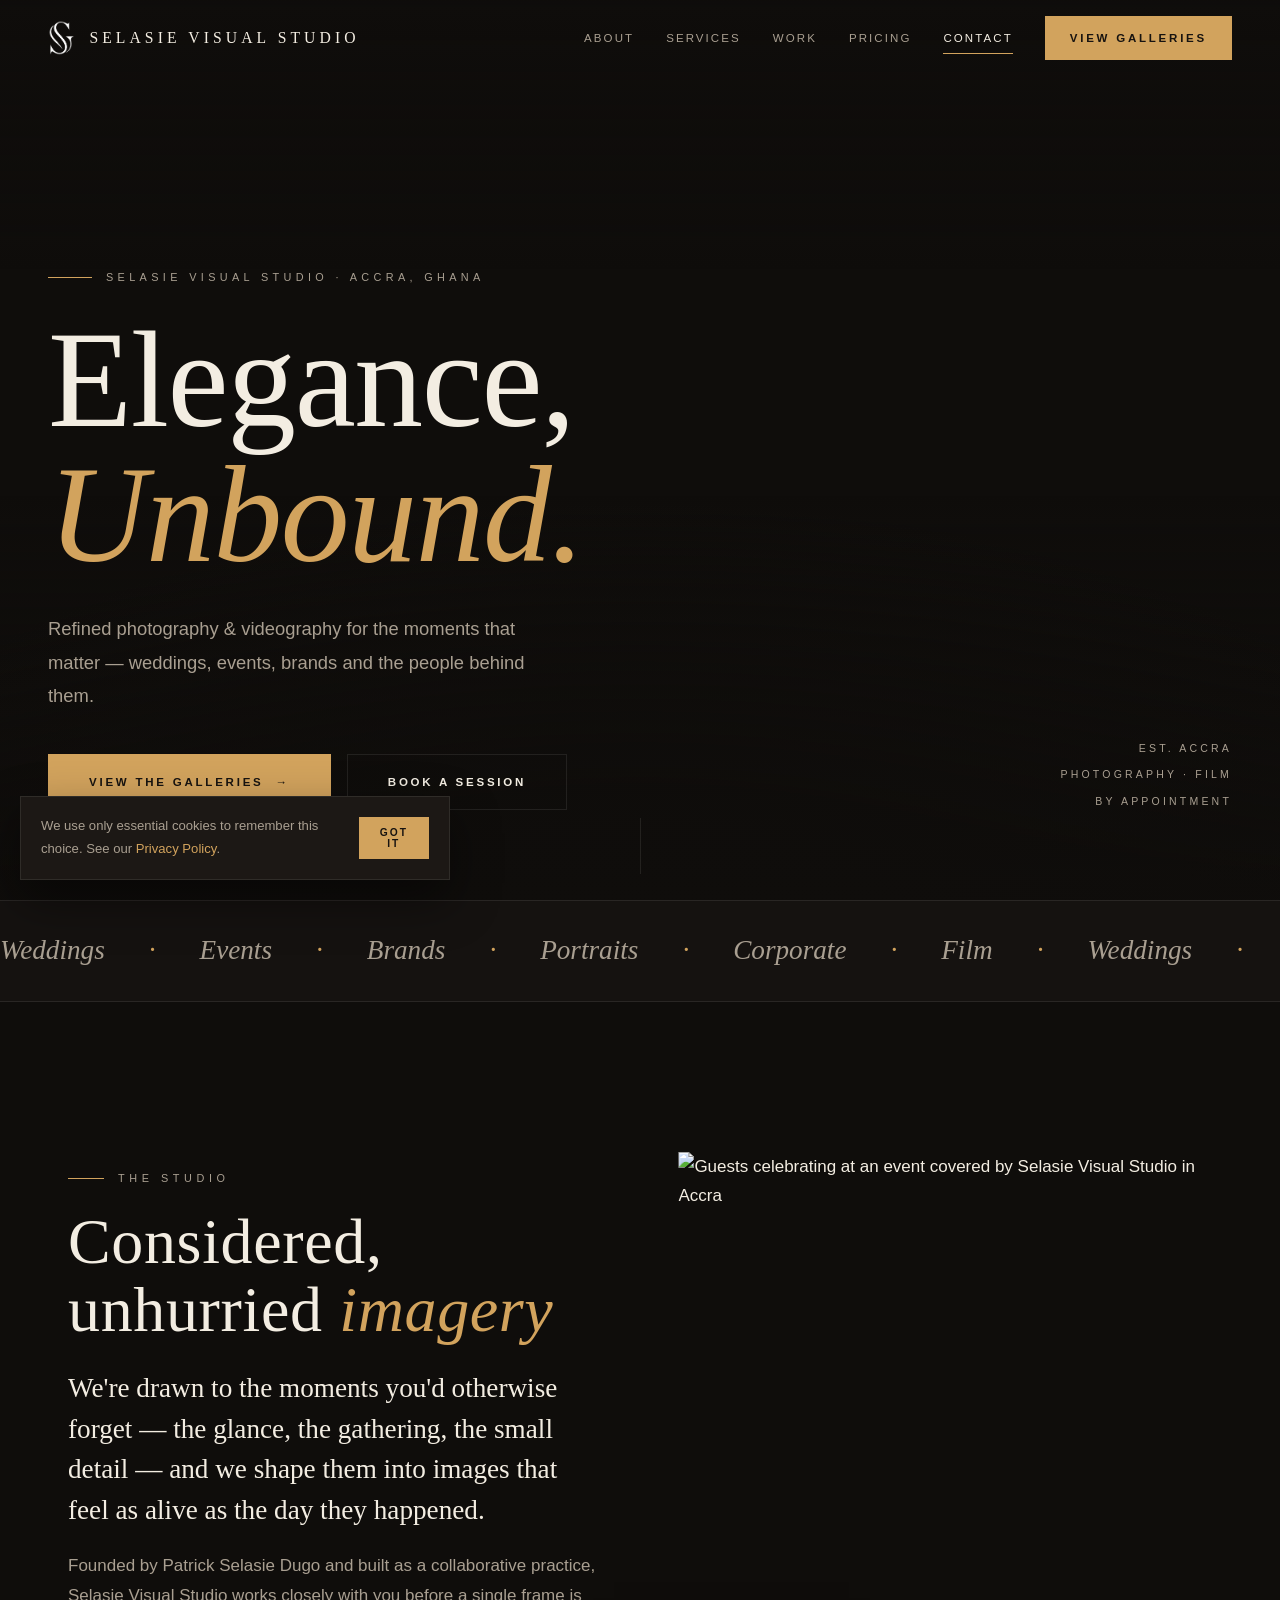
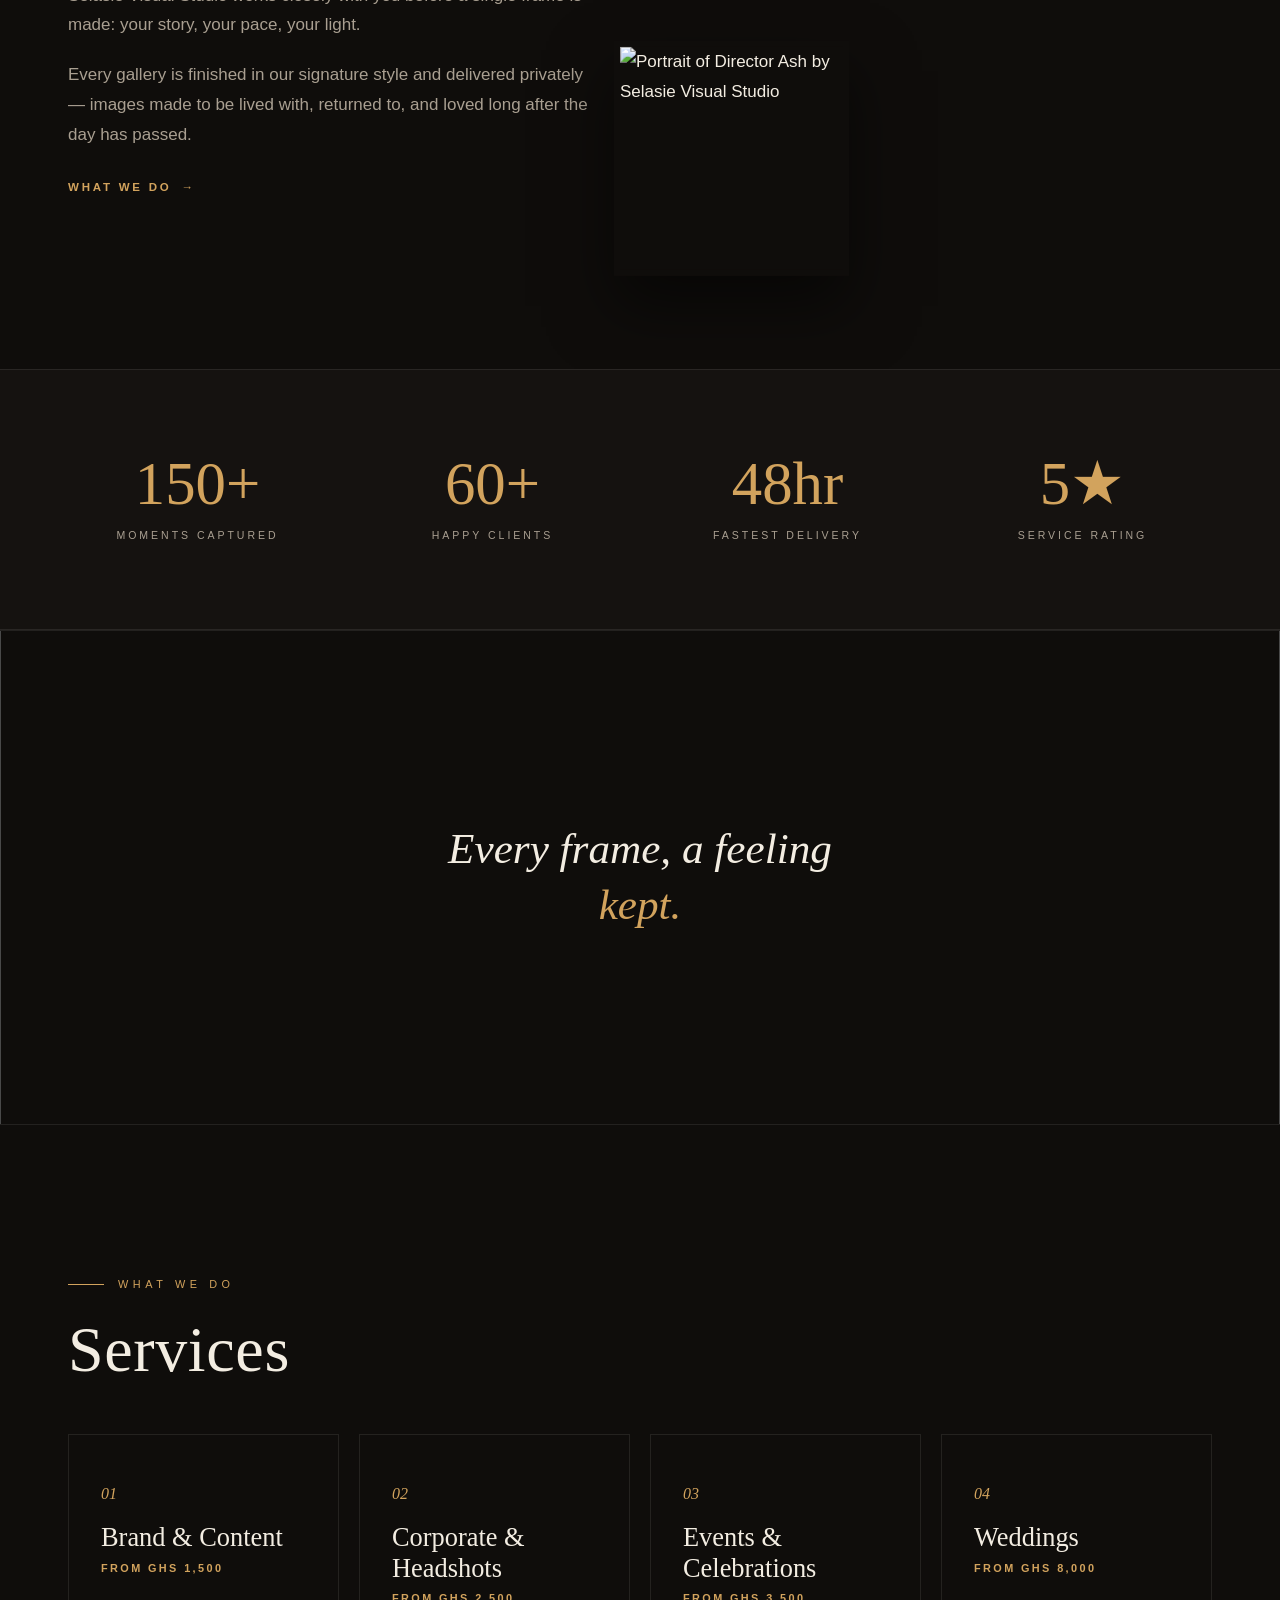
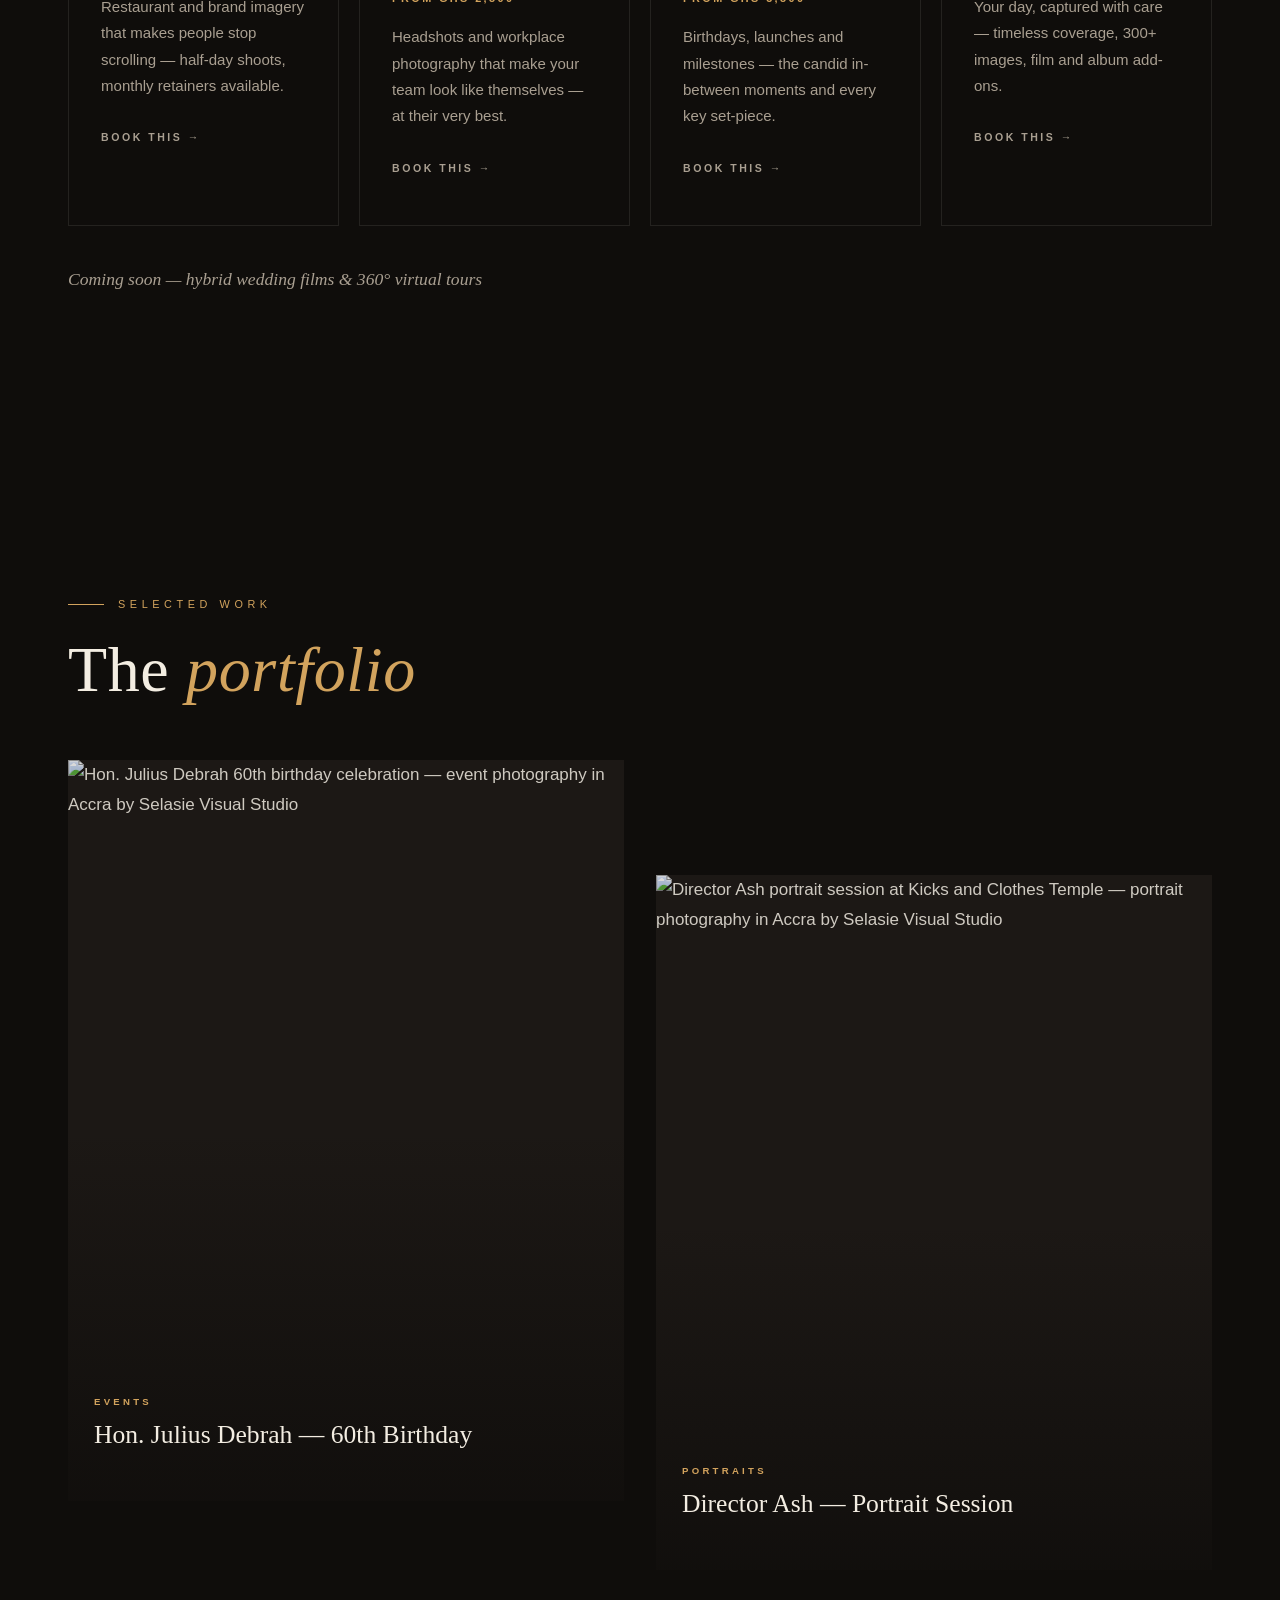
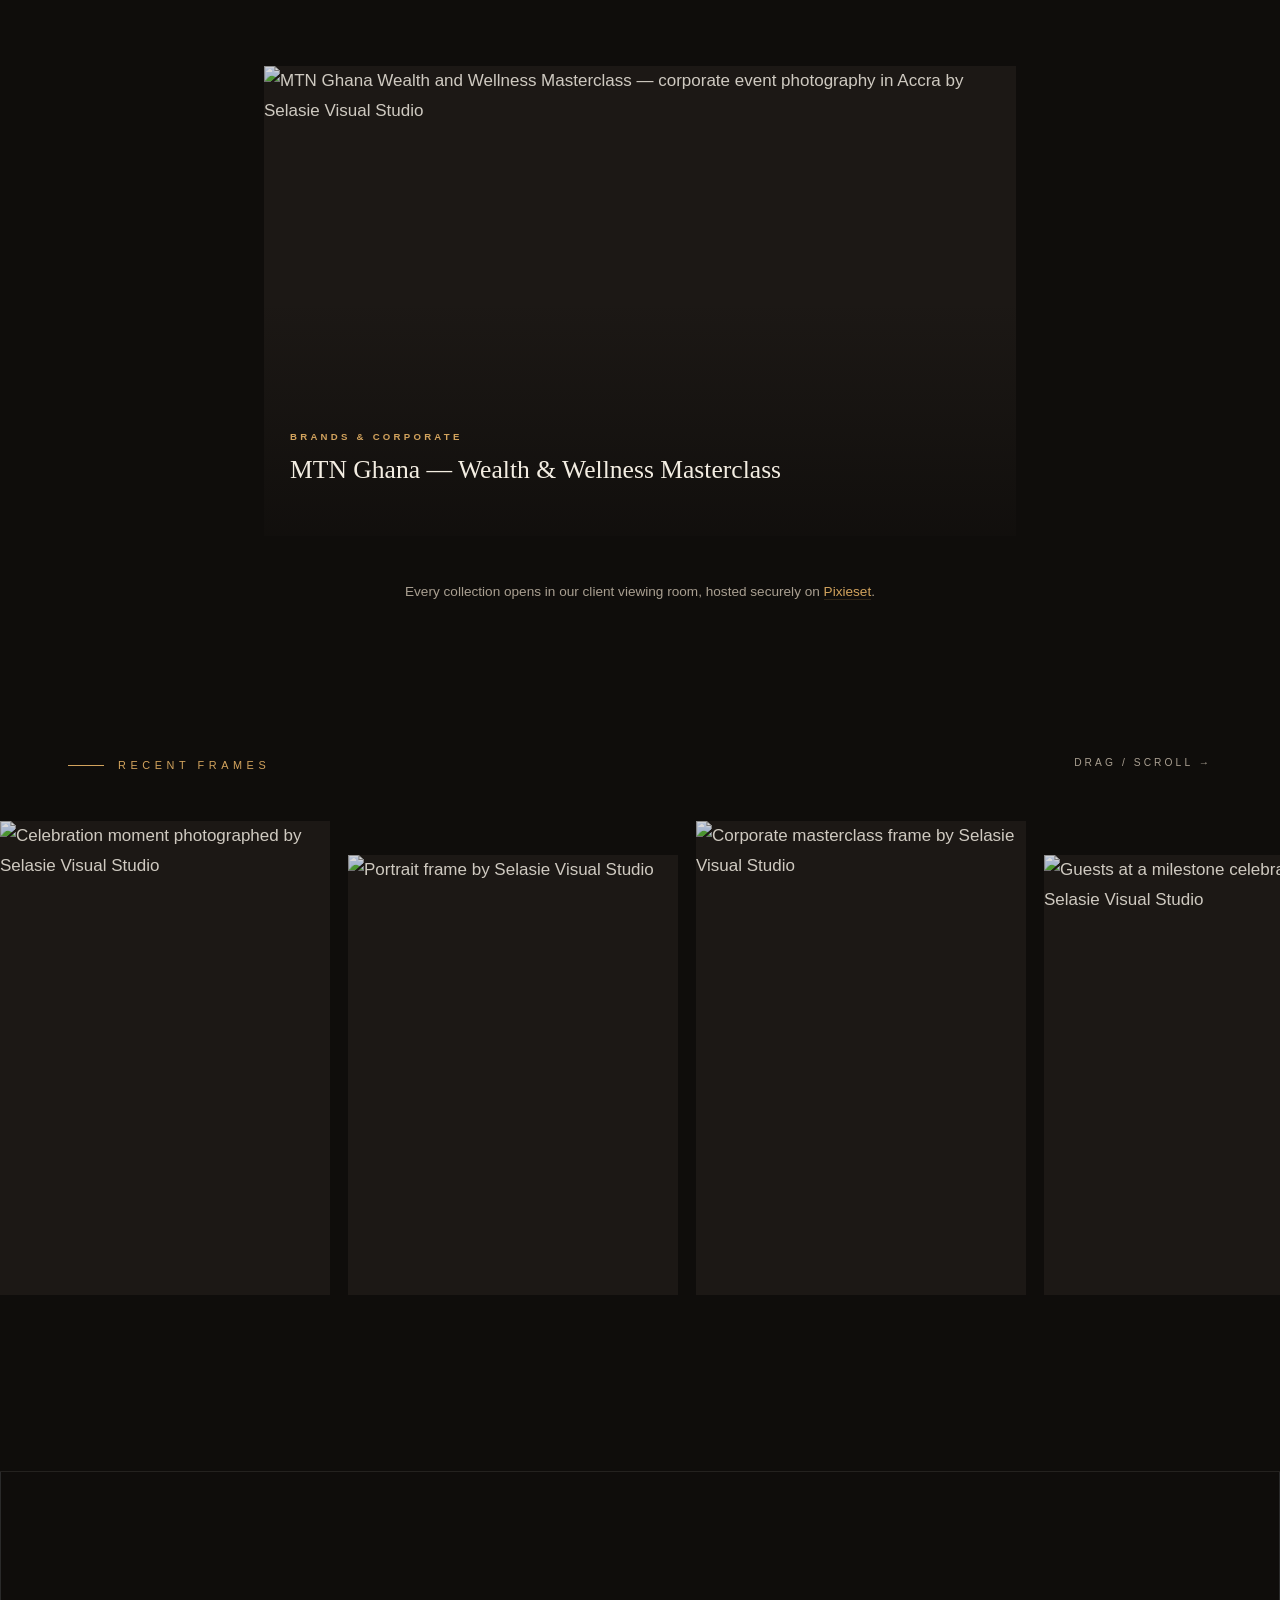
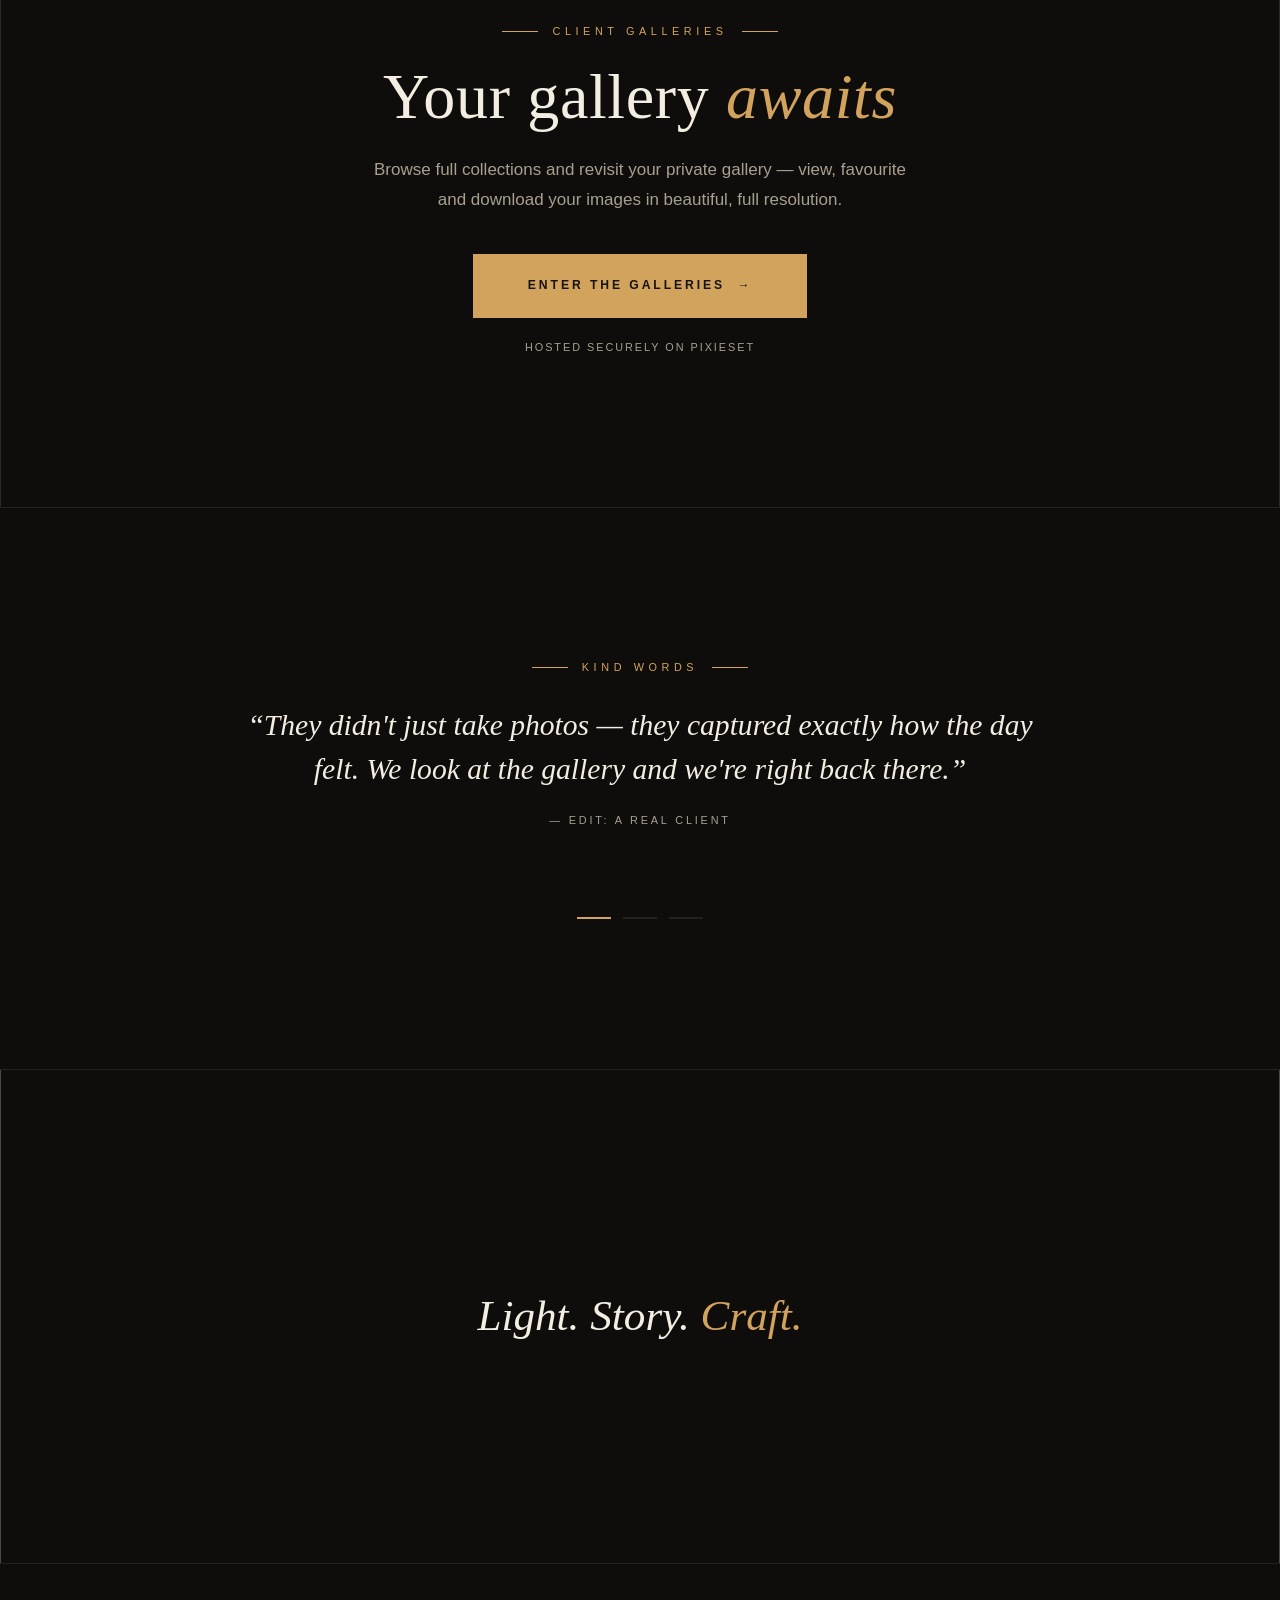
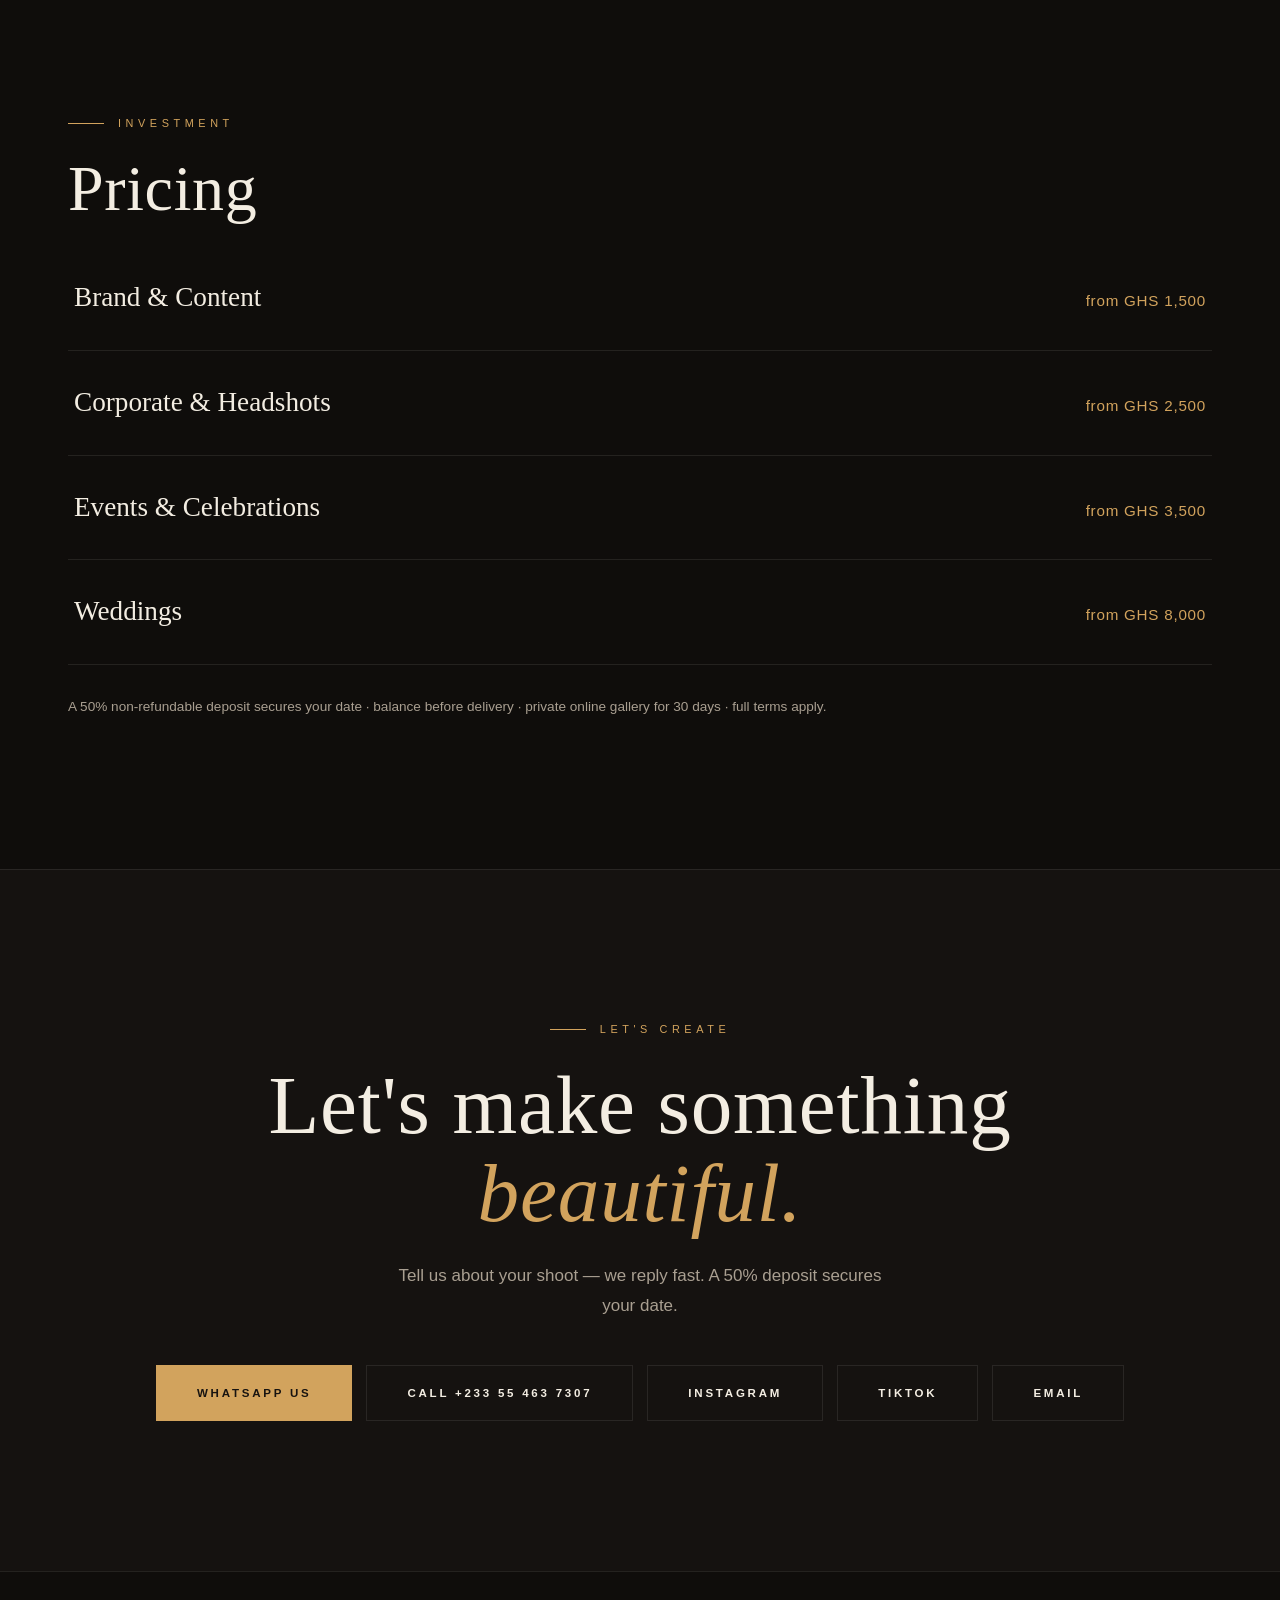
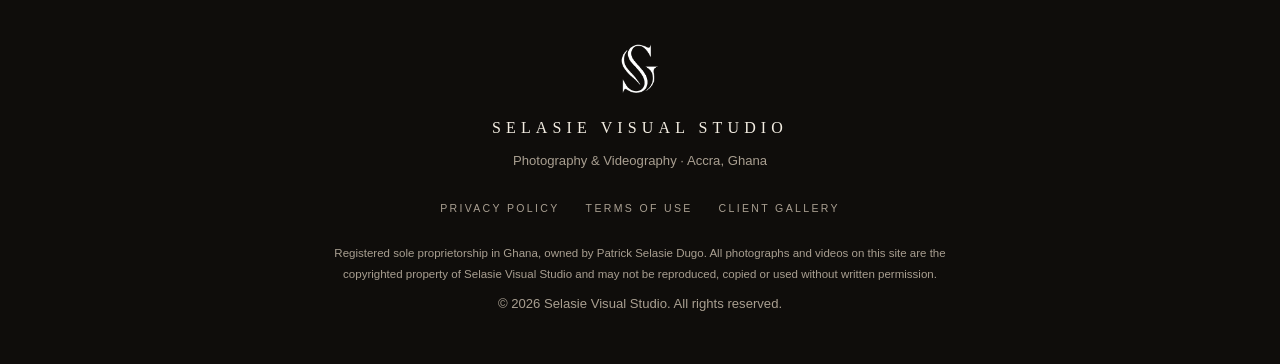
==== index.html @ d64cfb0b "Admin page-text editing (site.json), portrait/landscape options, carousel re-init" ====
<!doctype html>
<html lang="en">
<head>
<meta charset="utf-8">
<meta name="viewport" content="width=device-width,initial-scale=1">
<title>Selasie Visual Studio — Photography &amp; Videography · Accra, Ghana</title>
<meta name="description" content="Refined photography and videography in Accra, Ghana. Weddings, events, brands, portraits and corporate — Elegance, Unbound. View the galleries or book your session.">
<link rel="canonical" href="https://www.selasievisualstudio.com/">
<meta name="theme-color" content="#0f0d0b">
<meta name="referrer" content="strict-origin-when-cross-origin">
<meta http-equiv="Content-Security-Policy" content="default-src 'self'; img-src 'self' https://images-pw.pixieset.com blob: data:; style-src 'self' 'unsafe-inline' https://fonts.googleapis.com; font-src https://fonts.gstatic.com; script-src 'self' 'unsafe-inline'; connect-src 'self'; object-src 'none'; base-uri 'self'; form-action 'self'; upgrade-insecure-requests">

<!-- Social sharing -->
<meta property="og:type" content="website">
<meta property="og:title" content="Selasie Visual Studio — Elegance, Unbound">
<meta property="og:description" content="Refined photography &amp; videography in Accra, Ghana. Weddings · Events · Brands · Portraits · Corporate.">
<meta property="og:url" content="https://www.selasievisualstudio.com/">
<meta property="og:image" content="https://www.selasievisualstudio.com/og-image.png">
<meta name="twitter:card" content="summary_large_image">
<meta name="twitter:title" content="Selasie Visual Studio — Elegance, Unbound">
<meta name="twitter:description" content="Refined photography &amp; videography in Accra, Ghana.">
<meta name="twitter:image" content="https://www.selasievisualstudio.com/og-image.png">

<link rel="icon" href="images/logo-dark.png" type="image/png">
<link rel="apple-touch-icon" href="images/logo-dark.png">
<link rel="preconnect" href="https://fonts.googleapis.com">
<link rel="preconnect" href="https://fonts.gstatic.com" crossorigin>
<link href="https://fonts.googleapis.com/css2?family=Cormorant+Garamond:ital,wght@0,300;0,400;0,500;0,600;1,400;1,500&family=Manrope:wght@300;400;500;600&display=swap" rel="stylesheet">
<!--
  ══════════════════════════════════════════════════════════
  HOW TO EDIT THIS SITE (no coding needed)
  · All links & contacts: CFG block in the <script> at the
    bottom of this file — one place.
  · Prices, stats, testimonials: search "EDIT".
  · Gallery cards: search "GALLERY CARD".
  · Film strip images: search "FILM STRIP".
  ══════════════════════════════════════════════════════════
-->
<style>
  :root{
    --bg:#0f0d0b; --bg2:#151210; --panel:#1c1815;
    --ink:#f3ede2; --dim:#a99f91; --line:rgba(243,237,226,.09);
    --gold:#d2a35d; --gold-soft:rgba(210,163,93,.16);
    --serif:'Cormorant Garamond',Georgia,serif;
    --sans:'Manrope',-apple-system,sans-serif;
    --ease:cubic-bezier(.16,1,.3,1);
  }
  *{margin:0;padding:0;box-sizing:border-box}
  html{scroll-behavior:smooth}
  body{background:var(--bg);color:var(--ink);font-family:var(--sans);font-weight:300;font-size:17px;line-height:1.75;-webkit-font-smoothing:antialiased;overflow-x:hidden}
  a{color:inherit;text-decoration:none}
  img{display:block;max-width:100%}
  .wrap{max-width:1240px;margin:0 auto;padding:0 clamp(20px,4vw,48px)}
  section{padding:clamp(90px,12vw,150px) 0;position:relative}
  .eyebrow{display:flex;align-items:center;gap:14px;font-size:.68rem;letter-spacing:.42em;text-transform:uppercase;color:var(--gold);margin-bottom:22px;font-weight:500}
  .eyebrow::before{content:'';width:36px;height:1px;background:var(--gold)}
  .h2{font-family:var(--serif);font-weight:400;font-size:clamp(2.3rem,5.5vw,4rem);line-height:1.06;letter-spacing:.01em;margin-bottom:24px}
  .h2 em{font-style:italic;color:var(--gold)}

  /* ═══ Loader ═══ */
  #loader{position:fixed;inset:0;z-index:400;background:var(--bg);display:flex;flex-direction:column;gap:22px;align-items:center;justify-content:center;transition:opacity .7s var(--ease),visibility .7s}
  #loader img{width:74px;animation:lpulse 1.5s ease infinite}
  #loader span{font-family:var(--serif);font-style:italic;font-size:1.05rem;color:var(--dim);letter-spacing:.12em;animation:lpulse 1.5s .2s ease infinite}
  #loader.done{opacity:0;visibility:hidden}
  @keyframes lpulse{0%,100%{opacity:.45}50%{opacity:1}}
  #prog{position:fixed;top:0;left:0;height:2px;width:0;background:linear-gradient(90deg,var(--gold),#e8c68c);z-index:300}

  /* ═══ Nav ═══ */
  nav{position:fixed;top:0;left:0;right:0;z-index:200;transition:background .45s,border-color .45s,transform .45s;border-bottom:1px solid transparent}
  nav.scrolled{background:rgba(15,13,11,.9);backdrop-filter:blur(16px);border-color:var(--line)}
  nav.hide{transform:translateY(-100%)}
  .nav-in{display:flex;justify-content:space-between;align-items:center;padding:16px clamp(20px,4vw,48px);max-width:1400px;margin:0 auto}
  .nav-brand{display:flex;align-items:center;gap:13px;font-family:var(--serif);font-size:.98rem;letter-spacing:.26em}
  .nav-brand img{height:36px;width:auto}
  .nav-links{display:flex;align-items:center;gap:32px;font-size:.72rem;letter-spacing:.18em;text-transform:uppercase;color:var(--dim);font-weight:500}
  .nav-links a:not(.btn){position:relative;padding:6px 0;transition:color .3s}
  .nav-links a:not(.btn)::after{content:'';position:absolute;left:0;bottom:0;width:0;height:1px;background:var(--gold);transition:width .35s var(--ease)}
  .nav-links a:not(.btn):hover::after,.nav-links a.active::after{width:100%}
  .nav-links a:not(.btn):hover,.nav-links a.active{color:var(--ink)}
  .menu-btn{display:none;background:none;border:none;color:var(--ink);font-size:1.5rem;cursor:pointer;line-height:1}
  @media(max-width:880px){
    .menu-btn{display:block}
    .nav-links{position:absolute;top:100%;left:0;right:0;flex-direction:column;gap:0;background:rgba(15,13,11,.98);backdrop-filter:blur(16px);border-bottom:1px solid var(--line);display:none;padding:8px 0 26px}
    .nav-links.open{display:flex}
    .nav-links a{padding:14px 26px!important}
  }

  /* ═══ Buttons ═══ */
  .btn{position:relative;display:inline-flex;align-items:center;gap:12px;padding:17px 40px;font-size:.72rem;letter-spacing:.24em;text-transform:uppercase;font-weight:600;border:1px solid var(--line);overflow:hidden;transition:color .4s var(--ease),border-color .4s;isolation:isolate;cursor:pointer}
  .btn::before{content:'';position:absolute;inset:0;background:var(--gold);transform:scaleY(0);transform-origin:bottom;transition:transform .45s var(--ease);z-index:-1}
  .btn:hover{color:#171310;border-color:var(--gold)}
  .btn:hover::before{transform:scaleY(1)}
  .btn.gold{background:var(--gold);border-color:var(--gold);color:#171310}
  .btn.gold::before{background:#0f0d0b}
  .btn.gold:hover{color:var(--gold)}
  .btn.sm{padding:11px 24px}
  .btn.lg{padding:20px 54px;font-size:.76rem}
  .btn .arr{transition:transform .35s var(--ease)}
  .btn:hover .arr{transform:translateX(5px)}

  /* ═══ Hero ═══ */
  .hero{position:relative;height:100svh;min-height:640px;display:flex;align-items:flex-end;overflow:hidden;padding:0}
  .hero-media{position:absolute;inset:-8% 0;will-change:transform}
  .hero-media img{width:100%;height:100%;object-fit:cover;filter:brightness(.52) saturate(.95) contrast(1.02);animation:heroIn 2.2s var(--ease) forwards;transform:scale(1.12)}
  @keyframes heroIn{to{transform:scale(1)}}
  .hero-veil{position:absolute;inset:0;background:
    radial-gradient(120% 90% at 50% 110%,rgba(15,13,11,.92) 20%,transparent 60%),
    linear-gradient(to bottom,rgba(15,13,11,.55),transparent 30%,transparent 55%,rgba(15,13,11,.97))}
  .hero-in{position:relative;z-index:2;width:100%;max-width:1400px;margin:0 auto;padding:0 clamp(20px,4vw,48px) clamp(70px,10vh,120px)}
  .hero .loc{display:flex;align-items:center;gap:14px;font-size:.68rem;letter-spacing:.4em;text-transform:uppercase;color:var(--dim);margin-bottom:26px;font-weight:500}
  .hero .loc::before{content:'';width:44px;height:1px;background:var(--gold)}
  .hero h1{font-family:var(--serif);font-weight:300;font-size:clamp(3.4rem,11vw,8.6rem);line-height:.98;letter-spacing:-.01em}
  .hero h1 em{font-style:italic;color:var(--gold)}
  .hero .lead{margin-top:30px;max-width:520px;font-size:clamp(1rem,1.6vw,1.15rem);color:var(--dim);line-height:1.8}
  .hero-cta{margin-top:42px;display:flex;gap:16px;flex-wrap:wrap}
  .hero-meta{position:absolute;right:clamp(20px,4vw,48px);bottom:clamp(70px,10vh,120px);z-index:2;display:flex;flex-direction:column;gap:8px;text-align:right;font-size:.66rem;letter-spacing:.3em;text-transform:uppercase;color:var(--dim)}
  @media(max-width:880px){.hero-meta{display:none}}
  .hi{opacity:0;transform:translateY(34px);animation:rise 1.1s var(--ease) forwards}
  .d1{animation-delay:.25s}.d2{animation-delay:.4s}.d3{animation-delay:.55s}.d4{animation-delay:.7s}.d5{animation-delay:.9s}
  @keyframes rise{to{opacity:1;transform:none}}
  .scrolldown{position:absolute;left:50%;bottom:26px;transform:translateX(-50%);z-index:2;width:1px;height:56px;background:var(--line);overflow:hidden}
  .scrolldown::after{content:'';position:absolute;left:0;top:-50%;width:100%;height:50%;background:var(--gold);animation:drip 2s var(--ease) infinite}
  @keyframes drip{0%{top:-50%}100%{top:110%}}
  .sr{position:absolute;width:1px;height:1px;overflow:hidden;clip:rect(0 0 0 0)}

  /* ═══ Marquee ═══ */
  .marq{overflow:hidden;padding:26px 0;border-top:1px solid var(--line);border-bottom:1px solid var(--line);background:var(--bg2)}
  .marq-in{display:flex;gap:44px;white-space:nowrap;width:max-content;animation:marq 34s linear infinite;font-family:var(--serif);font-style:italic;font-size:clamp(1.2rem,2.4vw,1.7rem);color:var(--dim)}
  .marq-in b{color:var(--gold);font-weight:400}
  @keyframes marq{to{transform:translateX(-50%)}}

  /* ═══ Reveal & media wipes ═══ */
  .rv{opacity:0;transform:translateY(44px);transition:opacity 1s var(--ease),transform 1s var(--ease)}
  .rv.in{opacity:1;transform:none}
  .wipe{overflow:hidden}
  .wipe img{clip-path:inset(14% 8% 14% 8%);transform:scale(1.14);transition:clip-path 1.3s var(--ease),transform 1.3s var(--ease)}
  .wipe.in img{clip-path:inset(0 0 0 0);transform:scale(1)}

  /* ═══ About ═══ */
  .about-grid{display:grid;grid-template-columns:1fr 1fr;gap:clamp(40px,6vw,90px);align-items:center}
  .about-copy p{margin-bottom:20px;color:var(--dim)}
  .about-copy p.first{font-family:var(--serif);font-size:clamp(1.35rem,2.4vw,1.7rem);color:var(--ink);line-height:1.5}
  .tlink{display:inline-flex;align-items:center;gap:10px;margin-top:8px;color:var(--gold);font-size:.72rem;letter-spacing:.24em;text-transform:uppercase;font-weight:600}
  .tlink .arr{transition:transform .3s var(--ease)}
  .tlink:hover .arr{transform:translateX(6px)}
  .about-media{position:relative}
  .about-media .main{aspect-ratio:4/5;object-fit:cover;width:100%}
  .about-media .float{position:absolute;width:44%;bottom:-9%;left:-12%;border:6px solid var(--bg);box-shadow:0 30px 60px rgba(0,0,0,.5);will-change:transform}
  .about-media .float img{aspect-ratio:1/1;object-fit:cover}
  @media(max-width:860px){.about-grid{grid-template-columns:1fr}.about-media .float{left:auto;right:-4%;width:40%}}

  /* ═══ Stats ═══ */
  .stats{background:var(--bg2);border-top:1px solid var(--line);border-bottom:1px solid var(--line);padding:clamp(56px,7vw,84px) 0}
  .stat-grid{display:grid;grid-template-columns:repeat(auto-fit,minmax(150px,1fr));gap:36px;text-align:center}
  .stat-n{font-family:var(--serif);font-size:clamp(2.5rem,5.5vw,3.8rem);color:var(--gold);line-height:1}
  .stat-l{font-size:.66rem;letter-spacing:.28em;text-transform:uppercase;color:var(--dim);margin-top:12px;font-weight:500}

  /* ═══ Services ═══ */
  .svc-grid{display:grid;grid-template-columns:repeat(auto-fit,minmax(270px,1fr));gap:20px;margin-top:50px}
  .svc{position:relative;display:block;border:1px solid var(--line);padding:44px 32px;overflow:hidden;isolation:isolate;transition:border-color .4s,transform .5s var(--ease)}
  .svc:hover{border-color:var(--gold);transform:translateY(-8px)}
  .svc .svc-bg{position:absolute;inset:0;z-index:-1;opacity:0;transition:opacity .6s var(--ease)}
  .svc .svc-bg img{width:100%;height:100%;object-fit:cover;filter:brightness(.3) saturate(.9)}
  .svc:hover .svc-bg{opacity:1}
  .svc-n{font-family:var(--serif);font-style:italic;color:var(--gold);font-size:1rem}
  .svc h3{font-family:var(--serif);font-weight:500;font-size:1.65rem;margin:14px 0 6px;line-height:1.15}
  .svc .price{font-size:.68rem;letter-spacing:.22em;text-transform:uppercase;color:var(--gold);margin-bottom:16px;font-weight:600}
  .svc p{color:var(--dim);font-size:.94rem;margin-bottom:22px}
  .svc-go{display:inline-flex;align-items:center;gap:9px;font-size:.66rem;letter-spacing:.24em;text-transform:uppercase;color:var(--dim);font-weight:600;transition:color .3s,gap .3s}
  .svc:hover .svc-go{color:var(--gold);gap:15px}
  .soon{margin-top:38px;font-family:var(--serif);font-style:italic;font-size:1.1rem;color:var(--dim)}

  /* ═══ Interludes — full-bleed image breaks between sections ═══ */
  .interlude{position:relative;height:clamp(340px,55vh,560px);overflow:hidden;display:flex;align-items:center;justify-content:center;text-align:center;border-top:1px solid var(--line);border-bottom:1px solid var(--line);padding:0 24px}
  .interlude .bg{position:absolute;inset:-12% 0;will-change:transform;z-index:0}
  .interlude .bg img{width:100%;height:100%;object-fit:cover;filter:brightness(.38) saturate(.92)}
  .interlude q{position:relative;z-index:2;font-family:var(--serif);font-style:italic;font-weight:300;font-size:clamp(1.5rem,3.8vw,2.7rem);max-width:22ch;line-height:1.3;quotes:none}
  .interlude q em{color:var(--gold);font-style:italic}

  /* ═══ Work — staggered editorial grid ═══ */
  .work-grid{display:grid;grid-template-columns:repeat(12,1fr);gap:clamp(16px,2.5vw,32px);margin-top:56px;align-items:start}
  .g-card{position:relative;display:block;overflow:hidden;background:var(--panel);will-change:transform}
  .g-card .frame{position:relative;overflow:hidden}
  .g-card img{width:100%;height:100%;object-fit:cover;filter:brightness(.85) saturate(.96);transition:transform 1.3s var(--ease),filter .7s}
  .g-card:hover img{transform:scale(1.09);filter:brightness(.6) saturate(1.05)}
  .g-veil{position:absolute;inset:0;background:linear-gradient(to top,rgba(15,13,11,.92) 0%,transparent 50%);opacity:.9;transition:opacity .5s}
  .g-info{position:absolute;left:26px;right:26px;bottom:24px;z-index:2;transform:translateY(6px);transition:transform .5s var(--ease)}
  .g-card:hover .g-info{transform:none}
  .g-cat{font-size:.6rem;letter-spacing:.34em;text-transform:uppercase;color:var(--gold);margin-bottom:9px;font-weight:600}
  .g-title{font-family:var(--serif);font-weight:500;font-size:clamp(1.35rem,2vw,1.7rem);line-height:1.15}
  .g-cta{display:inline-flex;align-items:center;gap:10px;margin-top:12px;font-size:.62rem;letter-spacing:.28em;text-transform:uppercase;color:var(--dim);font-weight:600;opacity:0;transform:translateY(8px);transition:all .45s var(--ease)}
  .g-card:hover .g-cta{opacity:1;transform:none;color:var(--ink)}
  .g-cta::after{content:'→';color:var(--gold)}
  .gc1{grid-column:1/7}.gc1 .frame{aspect-ratio:3/4}
  .gc2{grid-column:7/13;margin-top:clamp(50px,9vw,130px)}.gc2 .frame{aspect-ratio:4/5}
  .gc3{grid-column:3/11;margin-top:clamp(30px,5vw,70px)}.gc3 .frame{aspect-ratio:16/10}
  .g-card .frame.land{aspect-ratio:16/10}.g-card .frame.port{aspect-ratio:3/4}
  @media(max-width:760px){
    .gc1,.gc2,.gc3{grid-column:1/13;margin-top:0}
    .gc2{margin-top:8px}.gc3{margin-top:8px}
    .gc3 .frame{aspect-ratio:4/5}
  }
  .port-note{margin-top:44px;color:var(--dim);font-size:.85rem;text-align:center}
  .port-note a{color:var(--gold);border-bottom:1px solid var(--gold-soft)}

  /* ═══ FILM STRIP ═══ */
  .strip{padding:0 0 clamp(90px,12vw,150px)}
  .strip-head{display:flex;justify-content:space-between;align-items:baseline;gap:20px;margin-bottom:36px}
  .strip-head .hint{font-size:.64rem;letter-spacing:.3em;text-transform:uppercase;color:var(--dim)}
  .strip-track{display:flex;gap:18px;overflow-x:auto;padding:10px clamp(20px,4vw,48px) 26px;scroll-snap-type:x mandatory;scrollbar-width:none}
  .strip-track::-webkit-scrollbar{display:none}
  .frame-card{flex:0 0 clamp(230px,26vw,330px);aspect-ratio:3/4;overflow:hidden;scroll-snap-align:start;position:relative;background:var(--panel)}
  .frame-card:nth-child(even){margin-top:34px}
  .frame-card.land{flex:0 0 clamp(320px,40vw,470px);aspect-ratio:3/2}
  .frame-card img{width:100%;height:100%;object-fit:cover;filter:brightness(.85);transition:transform 1.1s var(--ease),filter .6s}
  .frame-card:hover img{transform:scale(1.07);filter:brightness(1)}

  /* ═══ Gallery funnel ═══ */
  .gallery{position:relative;text-align:center;overflow:hidden;border-top:1px solid var(--line);border-bottom:1px solid var(--line)}
  .gallery .bgimg{position:absolute;inset:-10% 0;z-index:0;will-change:transform}
  .gallery .bgimg img{width:100%;height:100%;object-fit:cover;filter:brightness(.22) saturate(.85)}
  .gallery .wrap{position:relative;z-index:2}
  .gallery .eyebrow{justify-content:center}
  .gallery .eyebrow::after{content:'';width:36px;height:1px;background:var(--gold)}
  .gallery p.sub{color:var(--dim);max-width:540px;margin:0 auto 40px}
  .gallery small{display:block;margin-top:20px;color:var(--dim);font-size:.68rem;letter-spacing:.18em;text-transform:uppercase}

  /* ═══ Testimonials ═══ */
  .ttm{text-align:center}
  .ttm .eyebrow{justify-content:center}
  .ttm .eyebrow::after{content:'';width:36px;height:1px;background:var(--gold)}
  .quote{position:relative;max-width:800px;margin:26px auto 0;min-height:180px}
  .q{position:absolute;inset:0;opacity:0;transition:opacity .8s var(--ease);visibility:hidden}
  .q.on{opacity:1;position:relative;visibility:visible}
  .q p{font-family:var(--serif);font-style:italic;font-size:clamp(1.3rem,2.8vw,1.85rem);line-height:1.5}
  .q cite{display:block;margin-top:20px;font-style:normal;font-size:.68rem;letter-spacing:.26em;text-transform:uppercase;color:var(--dim);font-weight:500}
  .dots{display:flex;gap:12px;justify-content:center;margin-top:34px}
  .dots button{width:34px;height:2px;border-radius:0;border:none;background:var(--line);cursor:pointer;transition:background .3s}
  .dots button.on{background:var(--gold)}

  /* ═══ Pricing ═══ */
  .price-row{display:flex;justify-content:space-between;align-items:baseline;gap:22px;padding:28px 6px;border-bottom:1px solid var(--line);transition:padding .35s var(--ease),background .35s}
  .price-row:hover{background:var(--gold-soft);padding-left:18px;padding-right:18px}
  .price-row span{font-family:var(--serif);font-size:clamp(1.3rem,2.4vw,1.7rem)}
  .price-row b{color:var(--gold);font-weight:500;letter-spacing:.05em;white-space:nowrap;font-size:.95rem}
  .price-terms{margin-top:30px;color:var(--dim);font-size:.85rem}

  /* ═══ Contact ═══ */
  .contact{background:var(--bg2);border-top:1px solid var(--line);text-align:center;overflow:hidden}
  .contact .h2.xl{font-size:clamp(2.6rem,7vw,5.2rem)}
  .contact p.sub{color:var(--dim);max-width:520px;margin:0 auto 44px}
  .contact-links{display:flex;flex-wrap:wrap;gap:14px;justify-content:center}

  /* ═══ Footer ═══ */
  footer{padding:70px clamp(20px,4vw,48px) 48px;text-align:center;border-top:1px solid var(--line)}
  footer img{height:54px;width:auto;margin:0 auto 18px}
  .ft{font-family:var(--serif);letter-spacing:.32em;font-size:1rem;text-transform:uppercase}
  footer p{color:var(--dim);font-size:.82rem;margin-top:8px}
  .legal{display:flex;flex-wrap:wrap;gap:26px;justify-content:center;margin:26px 0;font-size:.66rem;letter-spacing:.22em;text-transform:uppercase;color:var(--dim);font-weight:500}
  .legal a:hover{color:var(--gold)}
  .fine{max-width:660px;margin:16px auto 0;font-size:.72rem;line-height:1.8}

  /* ═══ Cookie ═══ */
  #cookie{position:fixed;bottom:20px;left:20px;right:20px;max-width:430px;z-index:250;background:var(--panel);border:1px solid var(--line);padding:18px 20px;display:none;gap:16px;align-items:center;font-size:.82rem;color:var(--dim);box-shadow:0 20px 50px rgba(0,0,0,.45)}
  #cookie.show{display:flex}
  #cookie a{color:var(--gold)}
  #cookie button{background:var(--gold);border:none;padding:10px 20px;font-size:.64rem;letter-spacing:.2em;text-transform:uppercase;cursor:pointer;color:#171310;font-weight:600}

  ::selection{background:var(--gold);color:#171310}
  :focus-visible{outline:2px solid var(--gold);outline-offset:3px}

  @media (prefers-reduced-motion:reduce){
    *,*::before,*::after{animation-duration:.01ms!important;animation-iteration-count:1!important;transition-duration:.01ms!important}
    .rv,.hi{opacity:1;transform:none}
    .wipe img{clip-path:none;transform:none}
    html{scroll-behavior:auto}
  }
</style>
</head>
<body>

<div id="loader" aria-hidden="true"><img src="images/logo-white.png" alt=""><span>Elegance, Unbound</span></div>
<div id="prog" aria-hidden="true"></div>

<nav id="nav" aria-label="Primary"><div class="nav-in">
  <a href="#top" class="nav-brand" aria-label="Selasie Visual Studio — home"><img src="images/logo-white.png" alt=""><span>SELASIE&nbsp;VISUAL&nbsp;STUDIO</span></a>
  <button class="menu-btn" id="menuBtn" aria-label="Toggle menu" aria-expanded="false">☰</button>
  <div class="nav-links" id="nl">
    <a href="#about" data-spy="about">About</a><a href="#services" data-spy="services">Services</a><a href="#work" data-spy="work">Work</a><a href="#pricing" data-spy="pricing">Pricing</a><a href="#contact" data-spy="contact">Contact</a>
    <a href="https://selasievisualstudio.mypixieset.com" class="btn gold sm js-pixieset" target="_blank" rel="noopener noreferrer">View galleries</a>
  </div>
</div></nav>

<header class="hero" id="top">
  <div class="hero-media" data-plx="0.18">
    <img src="https://images-pw.pixieset.com/site/BydGR0/Z1Vy0m/_DSC0846-1e7d8526-1500.jpeg" alt="Live band performing at a celebration photographed by Selasie Visual Studio in Accra, Ghana" fetchpriority="high">
  </div>
  <div class="hero-veil"></div>
  <div class="hero-in">
    <p class="loc hi d1" id="heroKicker">Selasie Visual Studio · Accra, Ghana</p>
    <h1><span class="sr">Selasie Visual Studio — </span><span class="hi d2" style="display:block" id="heroL1">Elegance,</span><em class="hi d3" style="display:block" id="heroL2">Unbound.</em></h1>
    <p class="lead hi d4" id="heroLead">Refined photography &amp; videography for the moments that matter — weddings, events, brands and the people behind them.</p>
    <div class="hero-cta hi d5">
      <a href="https://selasievisualstudio.mypixieset.com" class="btn gold js-pixieset" target="_blank" rel="noopener noreferrer">View the galleries <span class="arr">→</span></a>
      <a href="#contact" class="btn">Book a session</a>
    </div>
  </div>
  <div class="hero-meta hi d5">
    <span>Est. Accra</span><span>Photography · Film</span><span>By appointment</span>
  </div>
  <div class="scrolldown" aria-hidden="true"></div>
</header>

<div class="marq" aria-hidden="true"><div class="marq-in" id="marq">
  <span>Weddings</span><b>·</b><span>Events</span><b>·</b><span>Brands</span><b>·</b><span>Portraits</span><b>·</b><span>Corporate</span><b>·</b><span>Film</span><b>·</b>
  <span>Weddings</span><b>·</b><span>Events</span><b>·</b><span>Brands</span><b>·</b><span>Portraits</span><b>·</b><span>Corporate</span><b>·</b><span>Film</span><b>·</b>
</div></div>

<main>

<section id="about" class="about"><div class="wrap">
  <div class="about-grid">
    <div class="about-copy rv">
      <p class="eyebrow">The studio</p>
      <h2 class="h2" id="aboutHead">Considered, <em>unhurried</em> imagery</h2>
      <p class="first" id="aboutP1">We're drawn to the moments you'd otherwise forget — the glance, the gathering, the small detail — and we shape them into images that feel as alive as the day they happened.</p>
      <p id="aboutP2">Founded by Patrick Selasie Dugo and built as a collaborative practice, Selasie Visual Studio works closely with you before a single frame is made: your story, your pace, your light.</p>
      <p id="aboutP3">Every gallery is finished in our signature style and delivered privately — images made to be lived with, returned to, and loved long after the day has passed.</p>
      <a class="tlink" href="#services">What we do <span class="arr">→</span></a>
    </div>
    <div class="about-media rv">
      <div class="wipe"><img class="main" src="https://images-pw.pixieset.com/site/BydGR0/LMwO41/_DSC0939-325920ea-1500.jpg" alt="Guests celebrating at an event covered by Selasie Visual Studio in Accra" loading="lazy"></div>
      <div class="float" data-plx="-0.06"><img src="https://images-pw.pixieset.com/site/BydGR0/K6VmP1/_DSC1136-9622d749-1500.jpg" alt="Portrait of Director Ash by Selasie Visual Studio" loading="lazy"></div>
    </div>
  </div>
</div></section>

<section class="stats" aria-label="Studio in numbers"><div class="wrap">
  <div class="stat-grid" id="statGrid">
    <!-- EDIT these numbers to your real figures -->
    <div class="rv"><div class="stat-n" data-target="150" data-suffix="+">0</div><div class="stat-l">Moments captured</div></div>
    <div class="rv"><div class="stat-n" data-target="60" data-suffix="+">0</div><div class="stat-l">Happy clients</div></div>
    <div class="rv"><div class="stat-n" data-target="48" data-suffix="hr">0</div><div class="stat-l">Fastest delivery</div></div>
    <div class="rv"><div class="stat-n" data-target="5" data-suffix="★">0</div><div class="stat-l">Service rating</div></div>
  </div>
</div></section>

<div class="interlude" aria-hidden="true">
  <div class="bg" data-plx="0.14"><img src="https://images-pw.pixieset.com/site/BydGR0/9zq3me/_DSC0884-939c66fa-1500.jpg" alt="" loading="lazy"></div>
  <q>Every frame, a feeling <em>kept.</em></q>
</div>

<section id="services" class="services"><div class="wrap">
  <p class="eyebrow rv">What we do</p>
  <h2 class="h2 rv">Services</h2>
  <div class="svc-grid" id="svcGrid">
    <a class="svc rv" href="#contact">
      <div class="svc-bg"><img src="https://images-pw.pixieset.com/site/BydGR0/QymnKW/_DSC9951-c776dcf4-1500.jpeg" alt="" loading="lazy"></div>
      <span class="svc-n">01</span><h3>Brand &amp; Content</h3><div class="price">from GHS 1,500</div><p>Restaurant and brand imagery that makes people stop scrolling — half-day shoots, monthly retainers available.</p><span class="svc-go">Book this →</span></a>
    <a class="svc rv" href="#contact">
      <div class="svc-bg"><img src="https://images-pw.pixieset.com/site/BydGR0/K6VyGA/_DSC9683-057b8e99-1500.jpeg" alt="" loading="lazy"></div>
      <span class="svc-n">02</span><h3>Corporate &amp; Headshots</h3><div class="price">from GHS 2,500</div><p>Headshots and workplace photography that make your team look like themselves — at their very best.</p><span class="svc-go">Book this →</span></a>
    <a class="svc rv" href="#contact">
      <div class="svc-bg"><img src="https://images-pw.pixieset.com/site/BydGR0/0Yq4Wv/_DSC0777-f7ca0cfc-1500.jpg" alt="" loading="lazy"></div>
      <span class="svc-n">03</span><h3>Events &amp; Celebrations</h3><div class="price">from GHS 3,500</div><p>Birthdays, launches and milestones — the candid in-between moments and every key set-piece.</p><span class="svc-go">Book this →</span></a>
    <a class="svc rv" href="#contact">
      <div class="svc-bg"><img src="https://images-pw.pixieset.com/site/BydGR0/QymbME/_DSC0606-09c93b44-1500.jpg" alt="" loading="lazy"></div>
      <span class="svc-n">04</span><h3>Weddings</h3><div class="price">from GHS 8,000</div><p>Your day, captured with care — timeless coverage, 300+ images, film and album add-ons.</p><span class="svc-go">Book this →</span></a>
  </div>
  <p class="soon rv" id="soonLine">Coming soon — hybrid wedding films &amp; 360° virtual tours</p>
</div></section>

<section id="work" class="work"><div class="wrap">
  <p class="eyebrow rv">Selected work</p>
  <h2 class="h2 rv">The <em>portfolio</em></h2>
  <div class="work-grid">

    <!-- GALLERY CARD 1 -->
    <a class="g-card gc1 rv tilt" href="gallery.html?g=julius-debrah-60th">
      <div class="frame wipe"><img src="https://images-pw.pixieset.com/site/BydGR0/RQOYGj/_DSC0710-55c32621-1500.jpg" alt="Hon. Julius Debrah 60th birthday celebration — event photography in Accra by Selasie Visual Studio" loading="lazy"></div>
      <div class="g-veil"></div>
      <div class="g-info">
        <div class="g-cat">Events</div>
        <div class="g-title">Hon. Julius Debrah — 60th Birthday</div>
        <span class="g-cta">View full gallery</span>
      </div>
    </a>

    <!-- GALLERY CARD 2 -->
    <a class="g-card gc2 rv tilt" href="gallery.html?g=director-ash">
      <div class="frame wipe"><img src="https://images-pw.pixieset.com/site/BydGR0/K6VmP1/_DSC1136-9622d749-1500.jpg" alt="Director Ash portrait session at Kicks and Clothes Temple — portrait photography in Accra by Selasie Visual Studio" loading="lazy"></div>
      <div class="g-veil"></div>
      <div class="g-info">
        <div class="g-cat">Portraits</div>
        <div class="g-title">Director Ash — Portrait Session</div>
        <span class="g-cta">View full gallery</span>
      </div>
    </a>

    <!-- GALLERY CARD 3 -->
    <a class="g-card gc3 rv tilt" href="gallery.html?g=mtn-masterclass">
      <div class="frame wipe"><img src="https://images-pw.pixieset.com/site/BydGR0/QymnKW/_DSC9951-c776dcf4-1500.jpeg" alt="MTN Ghana Wealth and Wellness Masterclass — corporate event photography in Accra by Selasie Visual Studio" loading="lazy"></div>
      <div class="g-veil"></div>
      <div class="g-info">
        <div class="g-cat">Brands &amp; Corporate</div>
        <div class="g-title">MTN Ghana — Wealth &amp; Wellness Masterclass</div>
        <span class="g-cta">View full gallery</span>
      </div>
    </a>

  </div>
  <p class="port-note rv">Every collection opens in our client viewing room, hosted securely on <a href="https://selasievisualstudio.mypixieset.com" class="js-pixieset" target="_blank" rel="noopener noreferrer">Pixieset</a>.</p>
</div></section>

<!-- FILM STRIP — swap or add frames freely; each is just an <img> inside .frame-card -->
<section class="strip" aria-label="Recent frames">
  <div class="wrap strip-head">
    <p class="eyebrow rv" style="margin:0">Recent frames</p>
    <span class="hint rv">Drag / scroll →</span>
  </div>
  <div class="strip-track" id="strip">
    <a class="frame-card" href="gallery.html?g=julius-debrah-60th"><img src="https://images-pw.pixieset.com/site/BydGR0/0Yq4Wv/_DSC0777-f7ca0cfc-1500.jpg" alt="Celebration moment photographed by Selasie Visual Studio" loading="lazy"></a>
    <a class="frame-card" href="gallery.html?g=director-ash"><img src="https://images-pw.pixieset.com/site/BydGR0/rDPALR/_DSC1129-6a492a64-1500.jpg" alt="Portrait frame by Selasie Visual Studio" loading="lazy"></a>
    <a class="frame-card" href="gallery.html?g=mtn-masterclass"><img src="https://images-pw.pixieset.com/site/BydGR0/abJ0mQ/_DSC9899-66b39ae4-1500.jpeg" alt="Corporate masterclass frame by Selasie Visual Studio" loading="lazy"></a>
    <a class="frame-card" href="gallery.html?g=julius-debrah-60th"><img src="https://images-pw.pixieset.com/site/BydGR0/M7nz01/_DSC0876-19dec795-1500.jpg" alt="Guests at a milestone celebration by Selasie Visual Studio" loading="lazy"></a>
    <a class="frame-card" href="gallery.html?g=director-ash"><img src="https://images-pw.pixieset.com/site/BydGR0/3kq493/_DSC1139-63aa668c-1500.jpg" alt="Studio portrait frame by Selasie Visual Studio" loading="lazy"></a>
    <a class="frame-card" href="gallery.html?g=mtn-masterclass"><img src="https://images-pw.pixieset.com/site/BydGR0/Z15JPM/_DSC9469-73a67cf3-1500.jpeg" alt="Keynote moment at MTN Ghana masterclass by Selasie Visual Studio" loading="lazy"></a>
  </div>
</section>

<section id="galleries" class="gallery">
  <div class="bgimg" data-plx="0.12"><img src="https://images-pw.pixieset.com/site/BydGR0/61R4Yn/_DSC0818-eb694566-1500.jpg" alt="" loading="lazy"></div>
  <div class="wrap rv">
    <p class="eyebrow">Client galleries</p>
    <h2 class="h2">Your gallery <em>awaits</em></h2>
    <p class="sub">Browse full collections and revisit your private gallery — view, favourite and download your images in beautiful, full resolution.</p>
    <a href="https://selasievisualstudio.mypixieset.com" class="btn gold lg js-pixieset" target="_blank" rel="noopener noreferrer">Enter the galleries <span class="arr">→</span></a>
    <small>Hosted securely on Pixieset</small>
  </div>
</section>

<section class="ttm" aria-label="Testimonials"><div class="wrap">
  <p class="eyebrow rv">Kind words</p>
  <div class="quote rv">
    <!-- EDIT: replace with real client quotes -->
    <div class="q on"><p>“They didn't just take photos — they captured exactly how the day felt. We look at the gallery and we're right back there.”</p><cite>— EDIT: a real client</cite></div>
    <div class="q"><p>“Professional, calm, and the images are stunning. Our brand finally looks the way it should online.”</p><cite>— EDIT: a brand client</cite></div>
    <div class="q"><p>“Fast delivery, beautiful edits, and a genuine pleasure to work with. Booking again.”</p><cite>— EDIT: a happy client</cite></div>
  </div>
  <div class="dots" id="dots" role="tablist" aria-label="Choose testimonial"></div>
</div></section>

<div class="interlude" aria-hidden="true">
  <div class="bg" data-plx="0.14"><img src="https://images-pw.pixieset.com/site/BydGR0/1VqnWa/_DSC9804-6d2c5ce9-1500.jpeg" alt="" loading="lazy"></div>
  <q>Light. Story. <em>Craft.</em></q>
</div>

<section id="pricing" class="pricing"><div class="wrap">
  <p class="eyebrow rv">Investment</p>
  <h2 class="h2 rv">Pricing</h2>
  <div class="rv" id="priceWrap">
    <div class="price-row"><span>Brand &amp; Content</span><b>from GHS 1,500</b></div>
    <div class="price-row"><span>Corporate &amp; Headshots</span><b>from GHS 2,500</b></div>
    <div class="price-row"><span>Events &amp; Celebrations</span><b>from GHS 3,500</b></div>
    <div class="price-row"><span>Weddings</span><b>from GHS 8,000</b></div>
    <p class="price-terms">A 50% non-refundable deposit secures your date · balance before delivery · private online gallery for 30 days · full terms apply.</p>
  </div>
</div></section>

<section id="contact" class="contact"><div class="wrap rv">
  <p class="eyebrow" style="justify-content:center">Let's create</p>
  <h2 class="h2 xl"><span id="ctL1">Let's make something</span><br><em id="ctL2">beautiful.</em></h2>
  <p class="sub" id="ctSub">Tell us about your shoot — we reply fast. A 50% deposit secures your date.</p>
  <div class="contact-links">
    <a class="btn gold js-wa" href="https://wa.me/233554637307" target="_blank" rel="noopener noreferrer">WhatsApp us</a>
    <a class="btn js-call" href="tel:+233554637307">Call +233 55 463 7307</a>
    <a class="btn js-ig" href="https://instagram.com/selasievisualstudio" target="_blank" rel="noopener noreferrer">Instagram</a>
    <a class="btn js-tt" href="https://www.tiktok.com/@selasievisualstudio" target="_blank" rel="noopener noreferrer">TikTok</a>
    <a class="btn js-mail" href="mailto:selasievisualstudio@gmail.com">Email</a>
  </div>
</div></section>

</main>

<footer>
  <img src="images/logo-white.png" alt="Selasie Visual Studio">
  <div class="ft">Selasie Visual Studio</div>
  <p>Photography &amp; Videography · Accra, Ghana</p>
  <div class="legal">
    <a href="privacy.html">Privacy Policy</a>
    <a href="terms.html">Terms of Use</a>
    <a href="https://selasievisualstudio.mypixieset.com" class="js-pixieset" target="_blank" rel="noopener noreferrer">Client Gallery</a>
  </div>
  <p class="fine">Registered sole proprietorship in Ghana, owned by Patrick Selasie Dugo. All photographs and videos on this site are the copyrighted property of Selasie Visual Studio and may not be reproduced, copied or used without written permission.</p>
  <p>© <span id="yr"></span> Selasie Visual Studio. All rights reserved.</p>
</footer>

<div id="cookie" role="dialog" aria-label="Cookie notice">
  <p>We use only essential cookies to remember this choice. See our <a href="privacy.html">Privacy Policy</a>.</p>
  <button id="cookieOk">Got it</button>
</div>

<script type="application/ld+json">
{
  "@context":"https://schema.org",
  "@type":"ProfessionalService",
  "name":"Selasie Visual Studio",
  "image":"https://www.selasievisualstudio.com/og-image.png",
  "description":"Refined photography and videography in Accra, Ghana — weddings, events, brands and portraits.",
  "url":"https://www.selasievisualstudio.com/",
  "telephone":"+233554637307",
  "founder":"Patrick Selasie Dugo",
  "address":{"@type":"PostalAddress","addressLocality":"Accra","addressCountry":"GH"},
  "areaServed":"Greater Accra, Ghana",
  "priceRange":"GHS",
  "sameAs":["https://instagram.com/selasievisualstudio","https://www.tiktok.com/@selasievisualstudio","https://youtube.com/@selasievisualstudio"]
}
</script>

<script>
/* ══════════ CFG — edit links & contacts here, one place ══════════ */
const CFG = {
  pixieset : "https://selasievisualstudio.mypixieset.com",
  whatsapp : "https://wa.me/233554637307",
  call     : "tel:+233554637307",
  instagram: "https://instagram.com/selasievisualstudio",
  tiktok   : "https://www.tiktok.com/@selasievisualstudio",
  email    : "mailto:selasievisualstudio@gmail.com"
};
const map = {"js-pixieset":"pixieset","js-wa":"whatsapp","js-call":"call","js-ig":"instagram","js-tt":"tiktok","js-mail":"email"};
Object.entries(map).forEach(([cls,key]) =>
  document.querySelectorAll("."+cls).forEach(a => {
    /* deep gallery links (…/gallery-1/ etc.) are kept as-is */
    if(cls === "js-pixieset" && /gallery-\d/.test(a.getAttribute("href"))) return;
    a.href = CFG[key];
  })
);

const reduced = matchMedia('(prefers-reduced-motion: reduce)').matches;

/* Netlify Identity invite links land on the homepage — send them to /admin/ */
if(/invite_token|recovery_token|confirmation_token/.test(location.hash)) location.replace('/admin/' + location.hash);

/* Loader */
addEventListener('load', () => document.getElementById('loader').classList.add('done'));
setTimeout(() => document.getElementById('loader').classList.add('done'), 2600);

/* Scroll: progress bar, nav state, hide-on-scroll-down, parallax */
const prog = document.getElementById('prog'), nav = document.getElementById('nav');
const plxEls = [...document.querySelectorAll('[data-plx]')];
let lastY = 0, ticking = false;
function onScroll(){
  const h = document.documentElement, y = h.scrollTop;
  prog.style.width = (y / (h.scrollHeight - h.clientHeight) * 100) + '%';
  nav.classList.toggle('scrolled', y > 40);
  nav.classList.toggle('hide', y > 500 && y > lastY && !document.getElementById('nl').classList.contains('open'));
  if(!reduced){
    const vh = innerHeight;
    plxEls.forEach(el => {
      const r = el.getBoundingClientRect();
      if(r.bottom < -100 || r.top > vh + 100) return;
      const p = (r.top + r.height/2 - vh/2) / vh;   /* -0.5 … 0.5 around centre */
      el.style.transform = 'translateY(' + (p * -100 * parseFloat(el.dataset.plx)).toFixed(1) + 'px)';
    });
  }
  lastY = y; ticking = false;
}
addEventListener('scroll', () => { if(!ticking){ requestAnimationFrame(onScroll); ticking = true; } }, {passive:true});
onScroll();

/* Mobile menu */
const mb = document.getElementById('menuBtn'), nl = document.getElementById('nl');
mb.addEventListener('click', () => mb.setAttribute('aria-expanded', nl.classList.toggle('open')));
nl.querySelectorAll('a').forEach(a => a.addEventListener('click', () => nl.classList.remove('open')));

/* Scroll-spy */
const spyLinks = [...document.querySelectorAll('[data-spy]')];
const spy = new IntersectionObserver(es => es.forEach(e => {
  if(e.isIntersecting) spyLinks.forEach(l => l.classList.toggle('active', l.dataset.spy === e.target.id));
}), {rootMargin:'-40% 0px -55% 0px'});
['about','services','work','pricing','contact'].forEach(id => { const s = document.getElementById(id); if(s) spy.observe(s); });

/* Reveal + image wipes */
const io = new IntersectionObserver(es => es.forEach((e,i) => {
  if(e.isIntersecting){ setTimeout(() => e.target.classList.add('in'), (i%4)*110); io.unobserve(e.target); }
}), {threshold:.12});

/* Animated counters */
const cio = new IntersectionObserver(es => es.forEach(e => {
  if(!e.isIntersecting) return;
  const el = e.target, t = +el.dataset.target, suf = el.dataset.suffix || '';
  let cur = 0; const step = Math.max(1, Math.round(t/55));
  (function tick(){ cur = Math.min(t, cur + step); el.textContent = cur + suf; if(cur < t) requestAnimationFrame(tick); })();
  cio.unobserve(el);
}), {threshold:.6});

/* Wire reveals, wipes and 3D tilt for any part of the page (re-usable after admin updates) */
function wireVisuals(root){
  root.querySelectorAll('.rv,.wipe').forEach(el => io.observe(el));
  root.querySelectorAll('.stat-n').forEach(el => cio.observe(el));
  if(!reduced && matchMedia('(hover:hover)').matches){
    root.querySelectorAll('.tilt').forEach(card => {
      if(card.dataset.tiltWired) return; card.dataset.tiltWired = '1';
      card.addEventListener('mousemove', e => {
        const r = card.getBoundingClientRect();
        const rx = ((e.clientY - r.top) / r.height - .5) * -5;
        const ry = ((e.clientX - r.left) / r.width - .5) * 5;
        card.style.transform = 'perspective(900px) rotateX(' + rx.toFixed(2) + 'deg) rotateY(' + ry.toFixed(2) + 'deg) translateY(-4px)';
      });
      card.addEventListener('mouseleave', () => { card.style.transform = ''; });
    });
  }
}

/* ═══ Photo hydration — reads data/photos.json (managed by the /admin panel).
   If the file is missing (e.g. previewing locally), the built-in photos above are shown. ═══ */
const esc = s => String(s ?? '').replace(/[&<>"']/g, c => ({'&':'&amp;','<':'&lt;','>':'&gt;','"':'&quot;',"'":'&#39;'}[c]));
const okUrl = u => /^(https:\/\/|images\/|data\/|gallery\.html|\/)/.test(String(u ?? ''));
function setImg(sel, obj){
  const el = document.querySelector(sel);
  if(el && obj && okUrl(obj.src)){ el.src = obj.src; if(obj.alt) el.alt = obj.alt; }
}
async function hydratePhotos(){
  try{
    const r = await fetch('data/photos.json', {cache:'no-store'});
    if(!r.ok) return;
    const d = await r.json();
    setImg('.hero-media img', d.hero);
    setImg('.about-media .main', d.about_main);
    setImg('.about-media .float img', d.about_float);
    if(Array.isArray(d.portfolio) && d.portfolio.length){
      const grid = document.querySelector('.work-grid');
      grid.innerHTML = d.portfolio.filter(p => okUrl(p.image)).map((p,i) => `
        <a class="g-card gc${i%3+1} rv tilt" href="${okUrl(p.link) ? esc(p.link) : 'gallery.html'}">
          <div class="frame wipe${p.orientation==='landscape' ? ' land' : (p.orientation==='portrait' ? ' port' : '')}"><img src="${esc(p.image)}" alt="${esc(p.alt || p.title)}" loading="lazy"></div>
          <div class="g-veil"></div>
          <div class="g-info">
            <div class="g-cat">${esc(p.category)}</div>
            <div class="g-title">${esc(p.title)}</div>
            <span class="g-cta">View full gallery</span>
          </div>
        </a>`).join('');
    }
    if(Array.isArray(d.strip) && d.strip.length){
      const track = document.getElementById('strip');
      track.innerHTML = d.strip.filter(f => okUrl(f.image)).map(f => `
        <a class="frame-card${f.orientation==='landscape' ? ' land' : ''}" href="${okUrl(f.link) ? esc(f.link) : 'gallery.html'}">
          <img src="${esc(f.image)}" alt="${esc(f.alt)}" loading="lazy"></a>`).join('');
    }
  }catch(e){ /* offline/local preview — keep built-in photos */ }
}
/* ═══ Page text hydration — reads data/site.json (edited in /admin → Page text) ═══ */
async function hydrateText(){
  try{
    const r = await fetch('data/site.json', {cache:'no-store'});
    if(!r.ok) return;
    const d = await r.json();
    const T = (id,v) => { const el = document.getElementById(id); if(el && v) el.textContent = v; };
    if(d.hero){ T('heroKicker',d.hero.kicker); T('heroL1',d.hero.line1); T('heroL2',d.hero.line2); T('heroLead',d.hero.lead); }
    if(d.about){
      const hd = document.getElementById('aboutHead');
      if(hd && d.about.heading){ const w = esc(d.about.heading).trim().split(' '); const last = w.pop(); hd.innerHTML = (w.length ? w.join(' ') + ' ' : '') + '<em>' + last + '</em>'; }
      T('aboutP1',d.about.p1); T('aboutP2',d.about.p2); T('aboutP3',d.about.p3);
    }
    if(Array.isArray(d.stats) && d.stats.length){
      document.getElementById('statGrid').innerHTML = d.stats.map(s => `
        <div class="rv"><div class="stat-n" data-target="${+s.number || 0}" data-suffix="${esc(s.suffix || '')}">0</div><div class="stat-l">${esc(s.label || '')}</div></div>`).join('');
    }
    if(Array.isArray(d.services) && d.services.length){
      document.getElementById('svcGrid').innerHTML = d.services.map((s,i) => `
        <a class="svc rv" href="#contact">
          ${okUrl(s.image) ? `<div class="svc-bg"><img src="${esc(s.image)}" alt="" loading="lazy"></div>` : ''}
          <span class="svc-n">0${i+1}</span><h3>${esc(s.title)}</h3><div class="price">${esc(s.price || '')}</div><p>${esc(s.text || '')}</p><span class="svc-go">Book this →</span></a>`).join('');
      const pw = document.getElementById('priceWrap');
      if(pw) pw.innerHTML = d.services.map(s => `<div class="price-row"><span>${esc(s.title)}</span><b>${esc(s.price || '')}</b></div>`).join('')
        + `<p class="price-terms">${esc(d.pricing_terms || '')}</p>`;
    }
    T('soonLine', d.coming_soon);
    if(Array.isArray(d.testimonials) && d.testimonials.length){
      document.querySelector('.quote').innerHTML = d.testimonials.map((q,i) => `
        <div class="q${i===0 ? ' on' : ''}"><p>“${esc(q.quote)}”</p><cite>${esc(q.name || '')}</cite></div>`).join('');
    }
    if(d.contact){ T('ctL1',d.contact.line1); T('ctL2',d.contact.line2); T('ctSub',d.contact.sub); }
  }catch(e){ /* local preview — keep built-in text */ }
}
Promise.all([hydratePhotos(), hydrateText()]).then(() => { wireVisuals(document); initCarousel(); });

/* Film strip — drag to scroll */
const strip = document.getElementById('strip');
if(strip){
  let down = false, sx = 0, sl = 0, moved = false;
  strip.addEventListener('pointerdown', e => { down = true; moved = false; sx = e.clientX; sl = strip.scrollLeft; });
  addEventListener('pointermove', e => {
    if(!down) return;
    const dx = e.clientX - sx;
    if(Math.abs(dx) > 6) moved = true;
    strip.scrollLeft = sl - dx;
  });
  addEventListener('pointerup', () => { down = false; });
  strip.addEventListener('click', e => { if(moved){ e.preventDefault(); } }, true);
}

/* Testimonial carousel (re-initialized after admin text loads) */
let qt;
function initCarousel(){
  const qs = [...document.querySelectorAll('.q')], dots = document.getElementById('dots');
  if(!qs.length || !dots) return;
  let qi = 0;
  dots.innerHTML = '';
  const show = i => {
    qs[qi].classList.remove('on'); dots.children[qi].classList.remove('on');
    qi = i; qs[qi].classList.add('on'); dots.children[qi].classList.add('on');
  };
  const reset = () => { clearInterval(qt); qt = setInterval(() => show((qi+1)%qs.length), 6500); };
  qs.forEach((_,i) => {
    const b = document.createElement('button');
    b.setAttribute('role','tab'); b.setAttribute('aria-label','Testimonial '+(i+1));
    if(i===0) b.classList.add('on');
    b.addEventListener('click', () => { show(i); reset(); });
    dots.appendChild(b);
  });
  reset();
}

/* Year */
document.getElementById('yr').textContent = new Date().getFullYear();

/* Cookie notice */
try{
  if(!localStorage.getItem('svs-cookie-ok')) document.getElementById('cookie').classList.add('show');
  document.getElementById('cookieOk').addEventListener('click', () => {
    document.getElementById('cookie').classList.remove('show');
    try{ localStorage.setItem('svs-cookie-ok','1'); }catch(e){}
  });
}catch(e){}
</script>
</body>
</html>
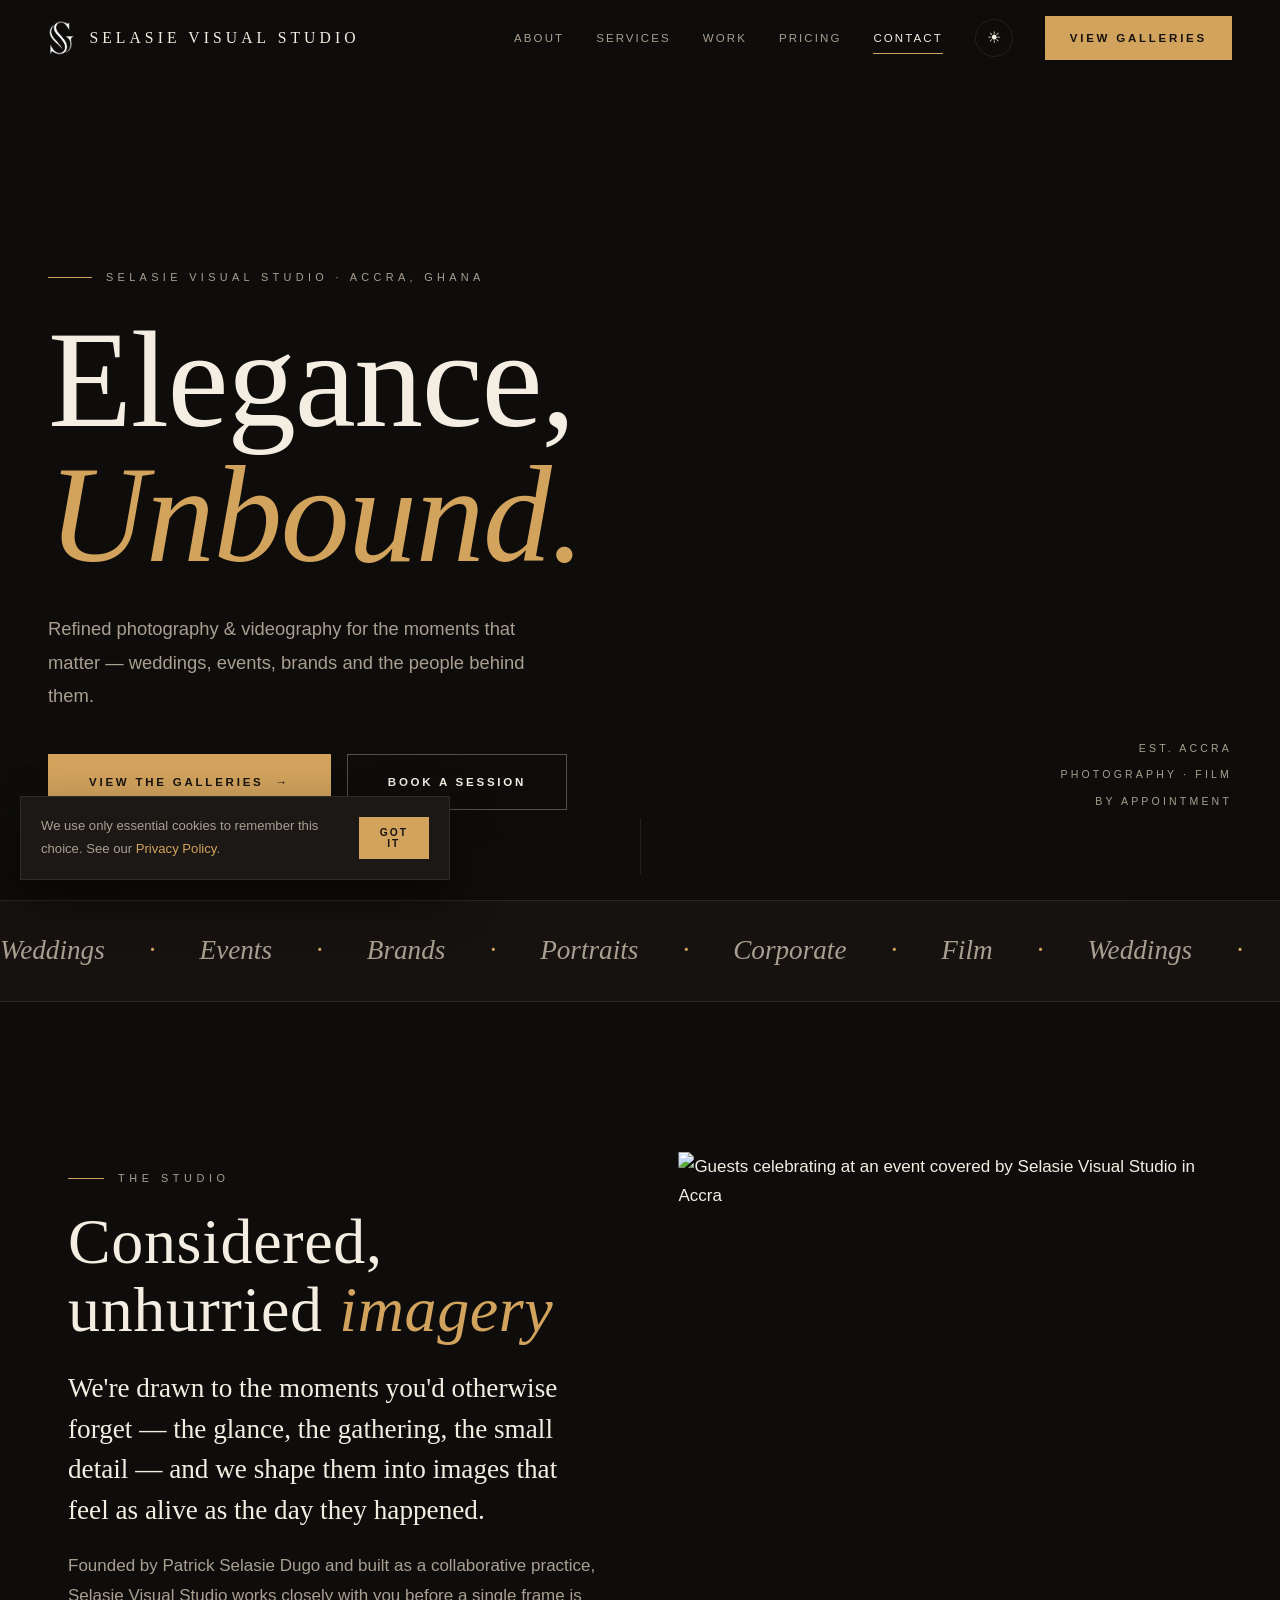
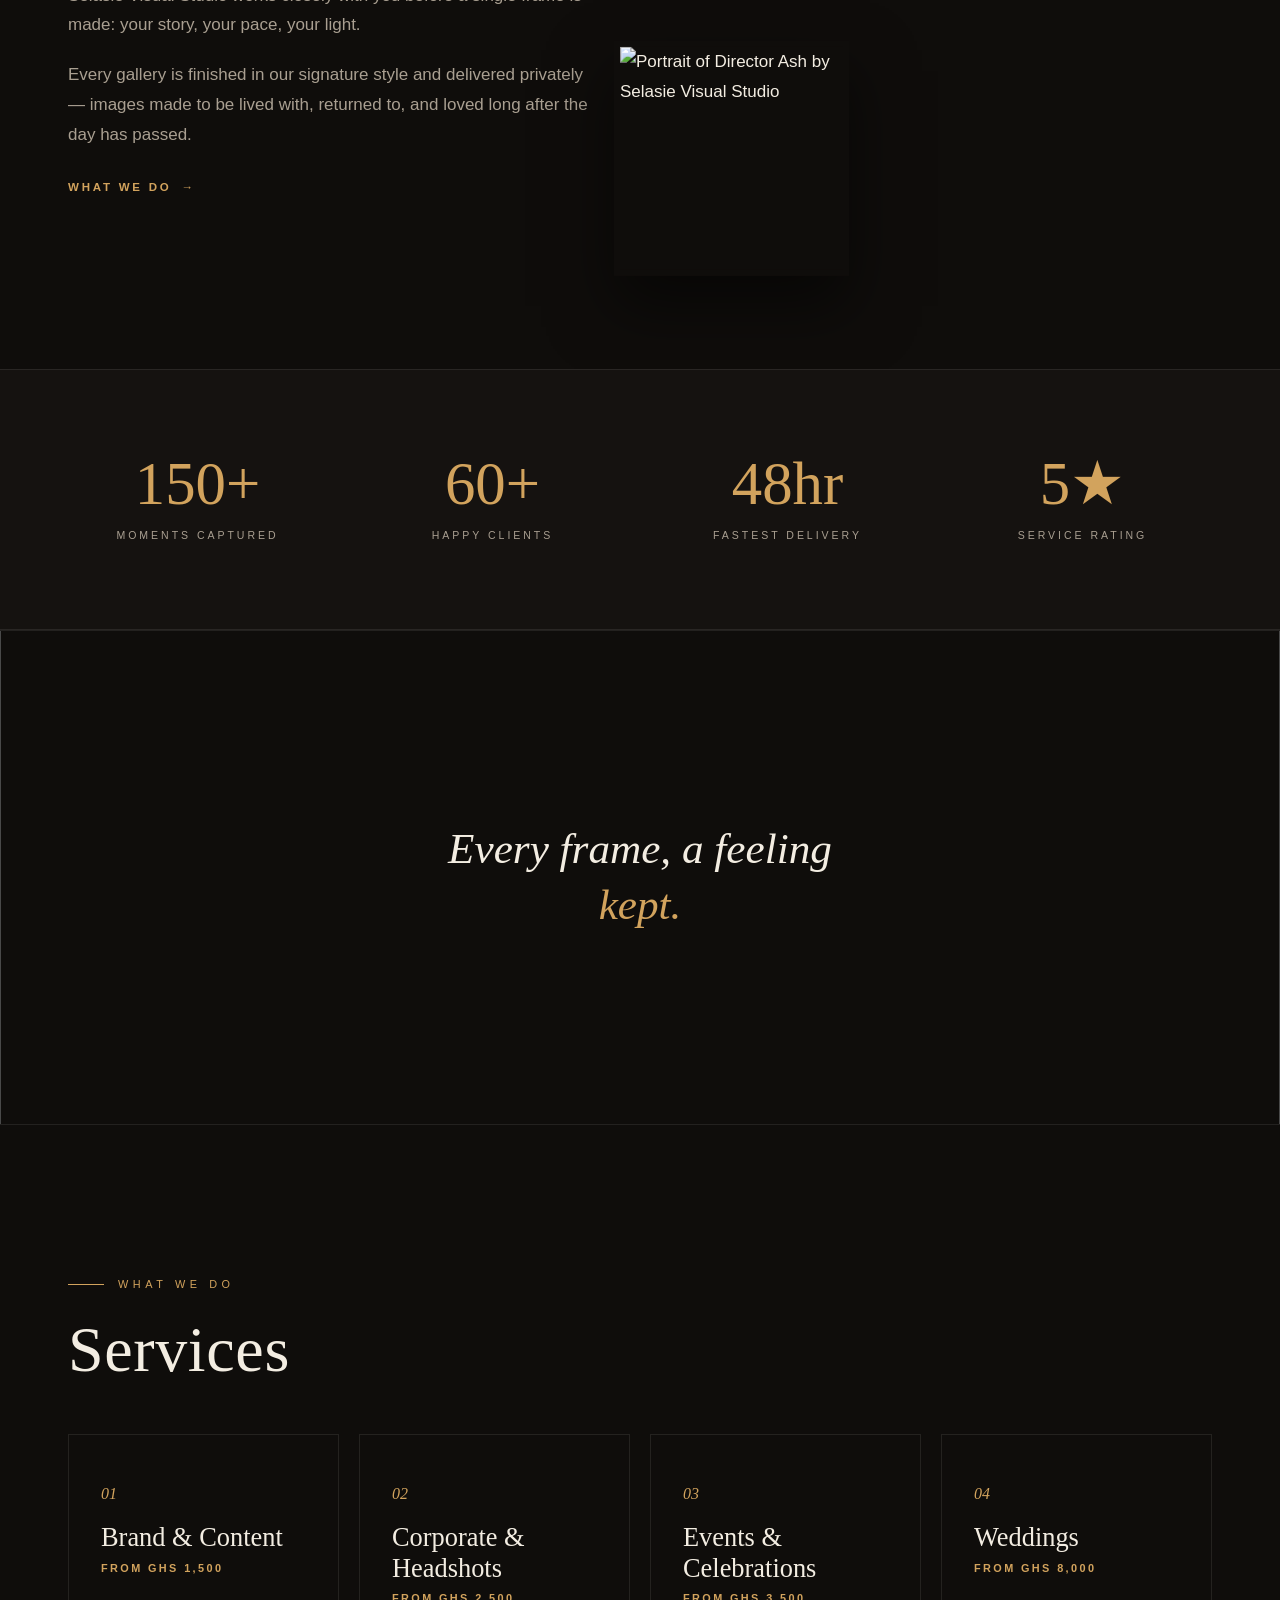
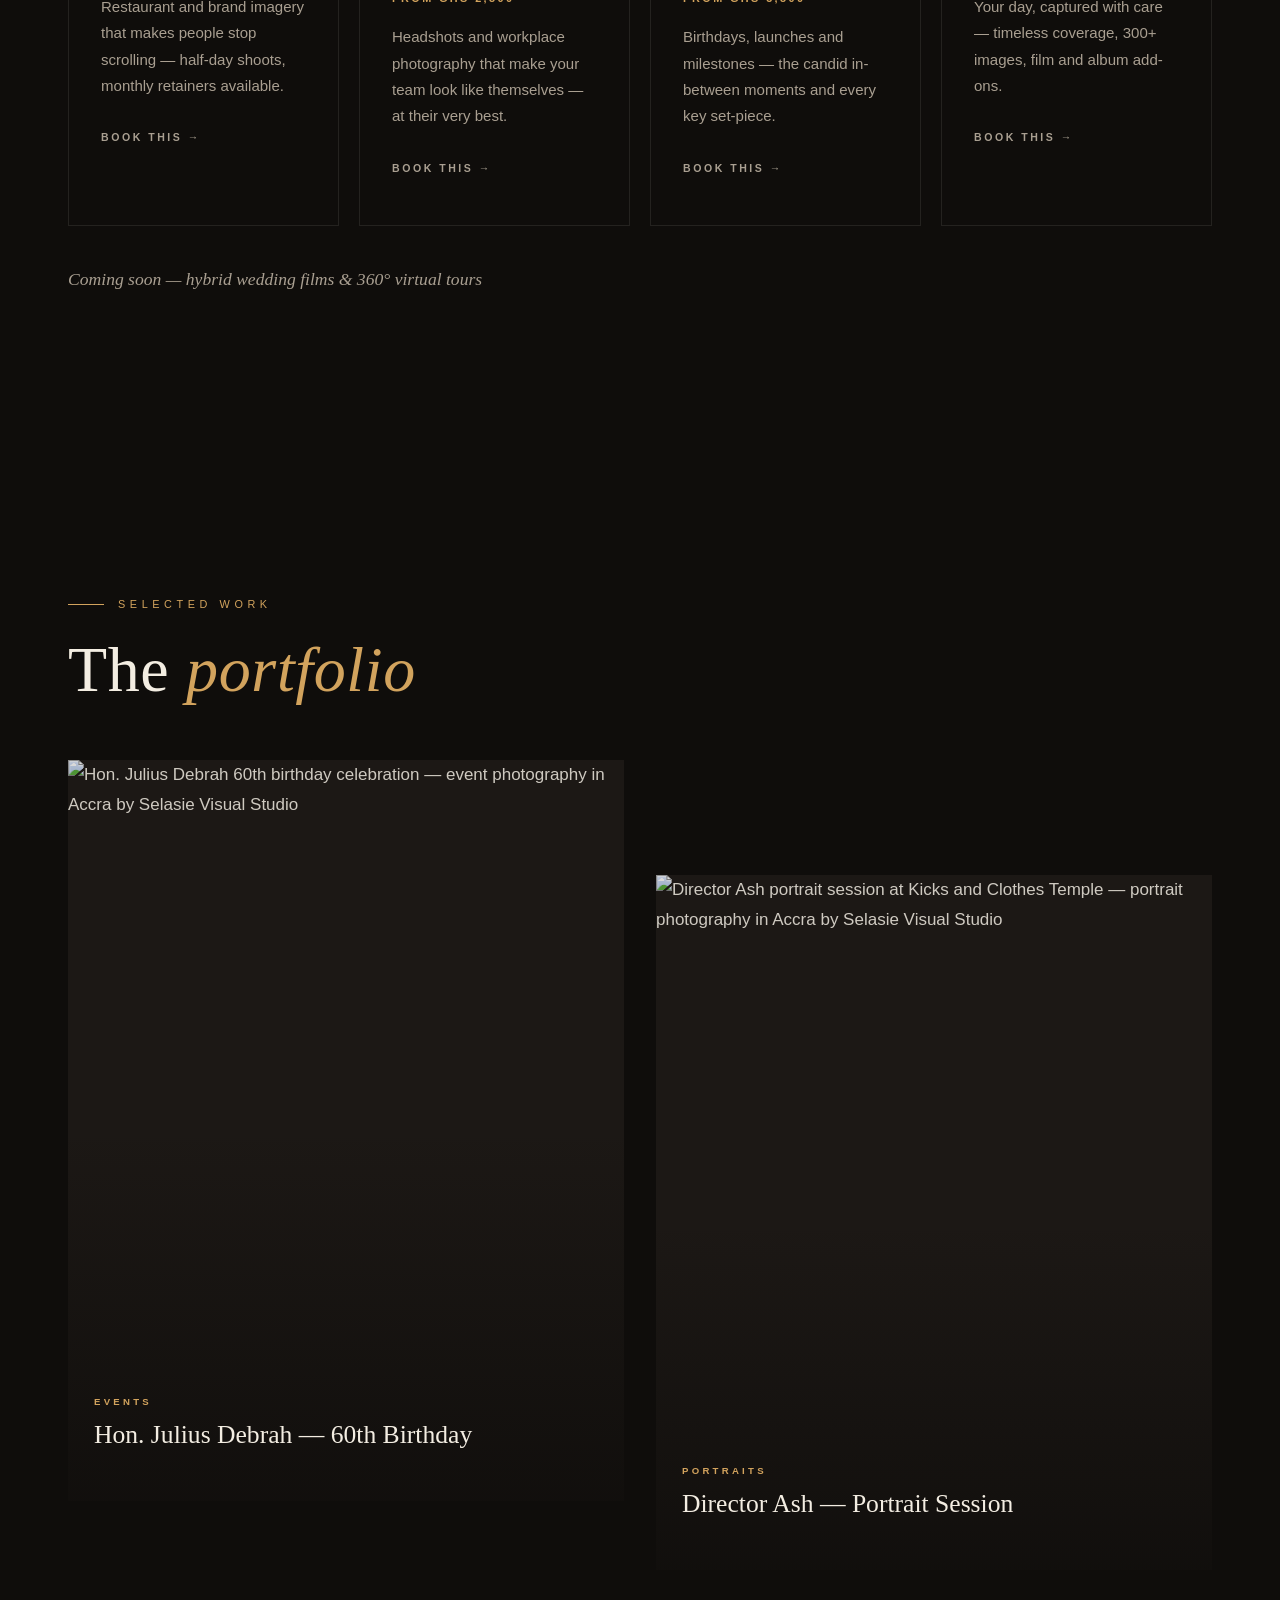
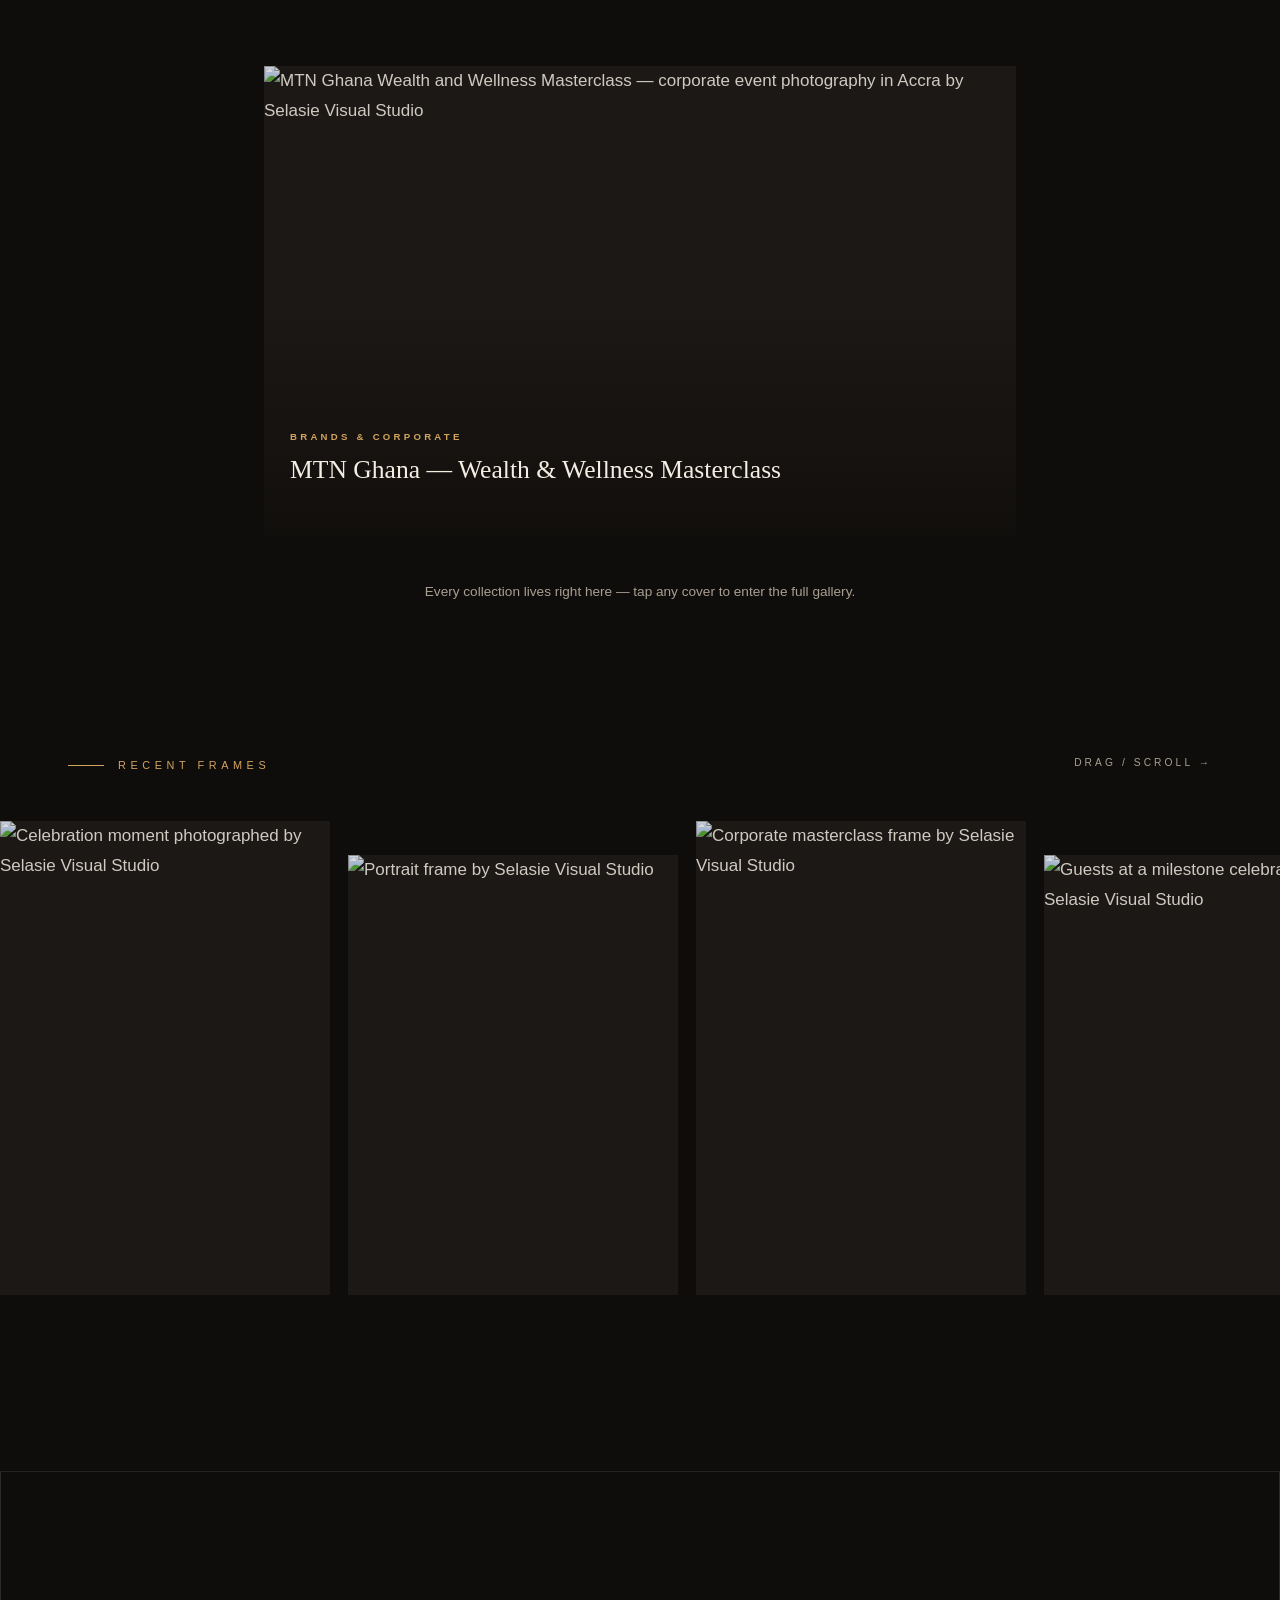
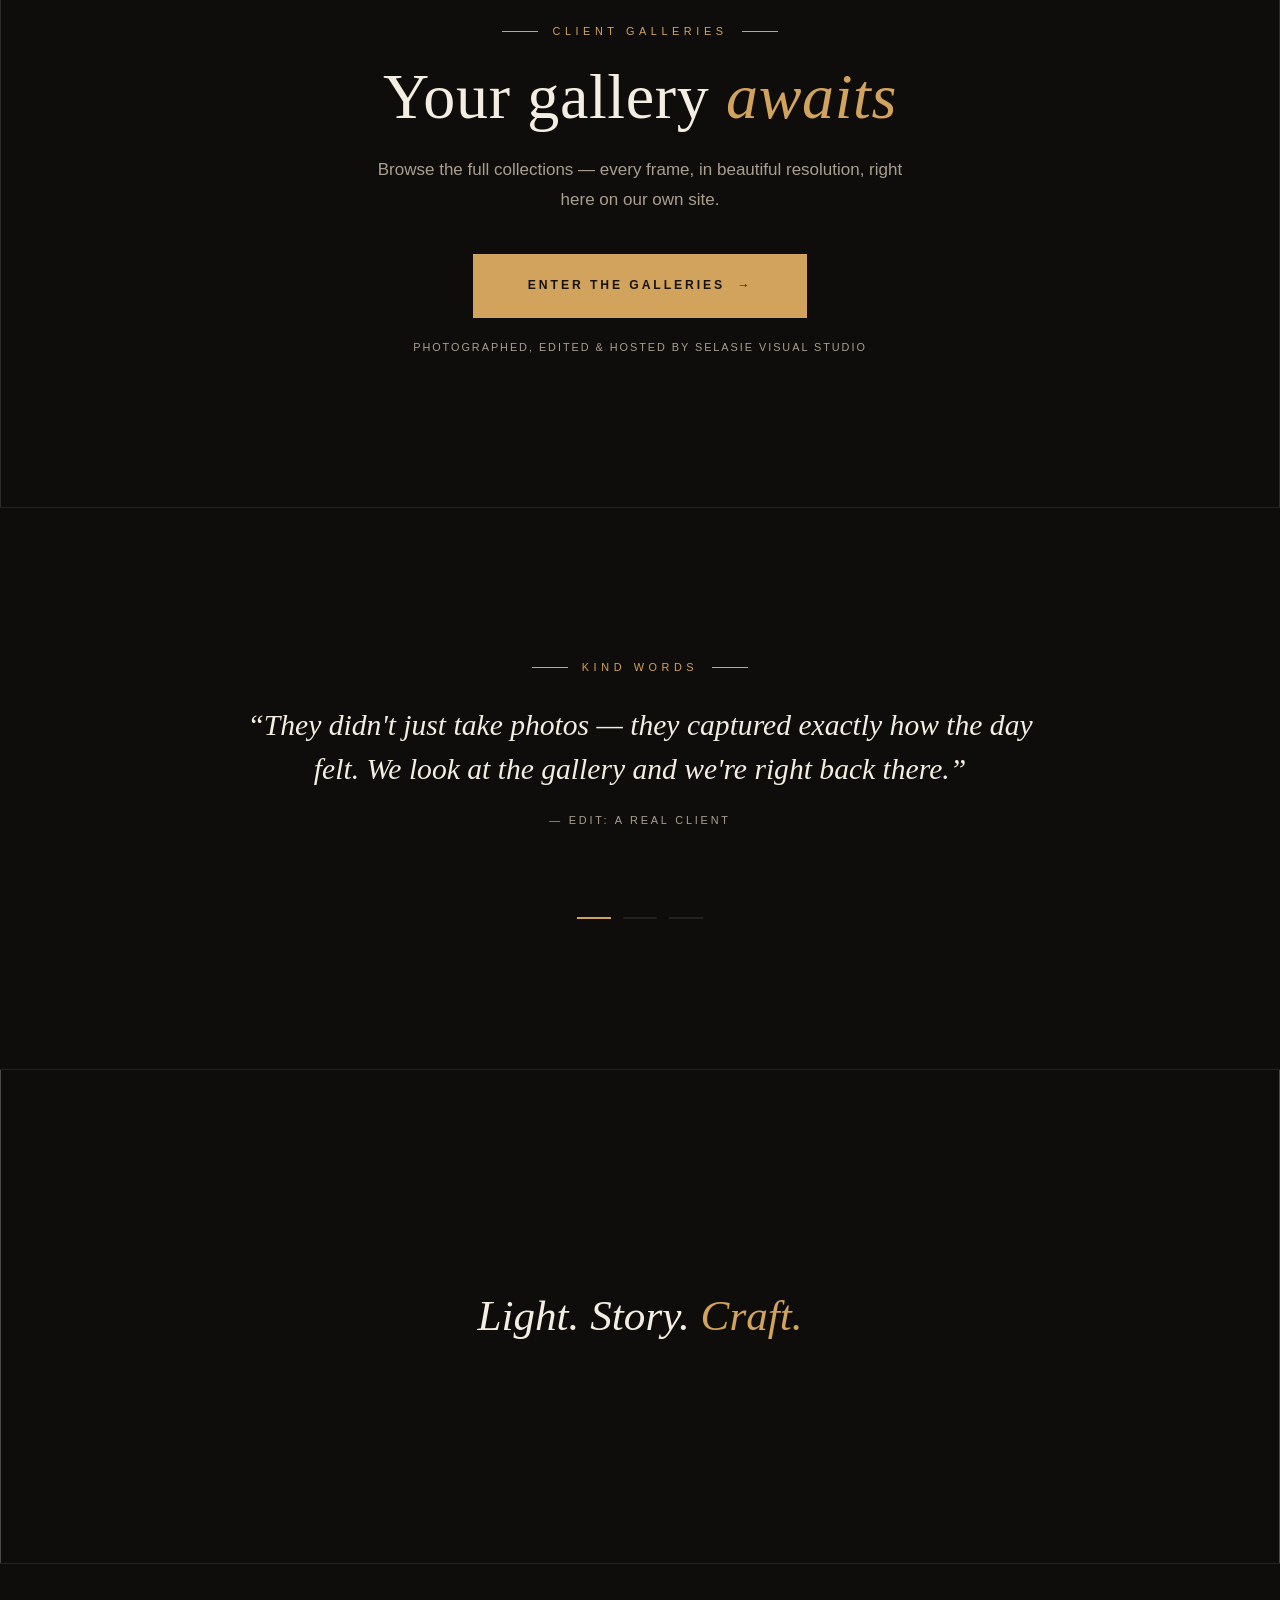
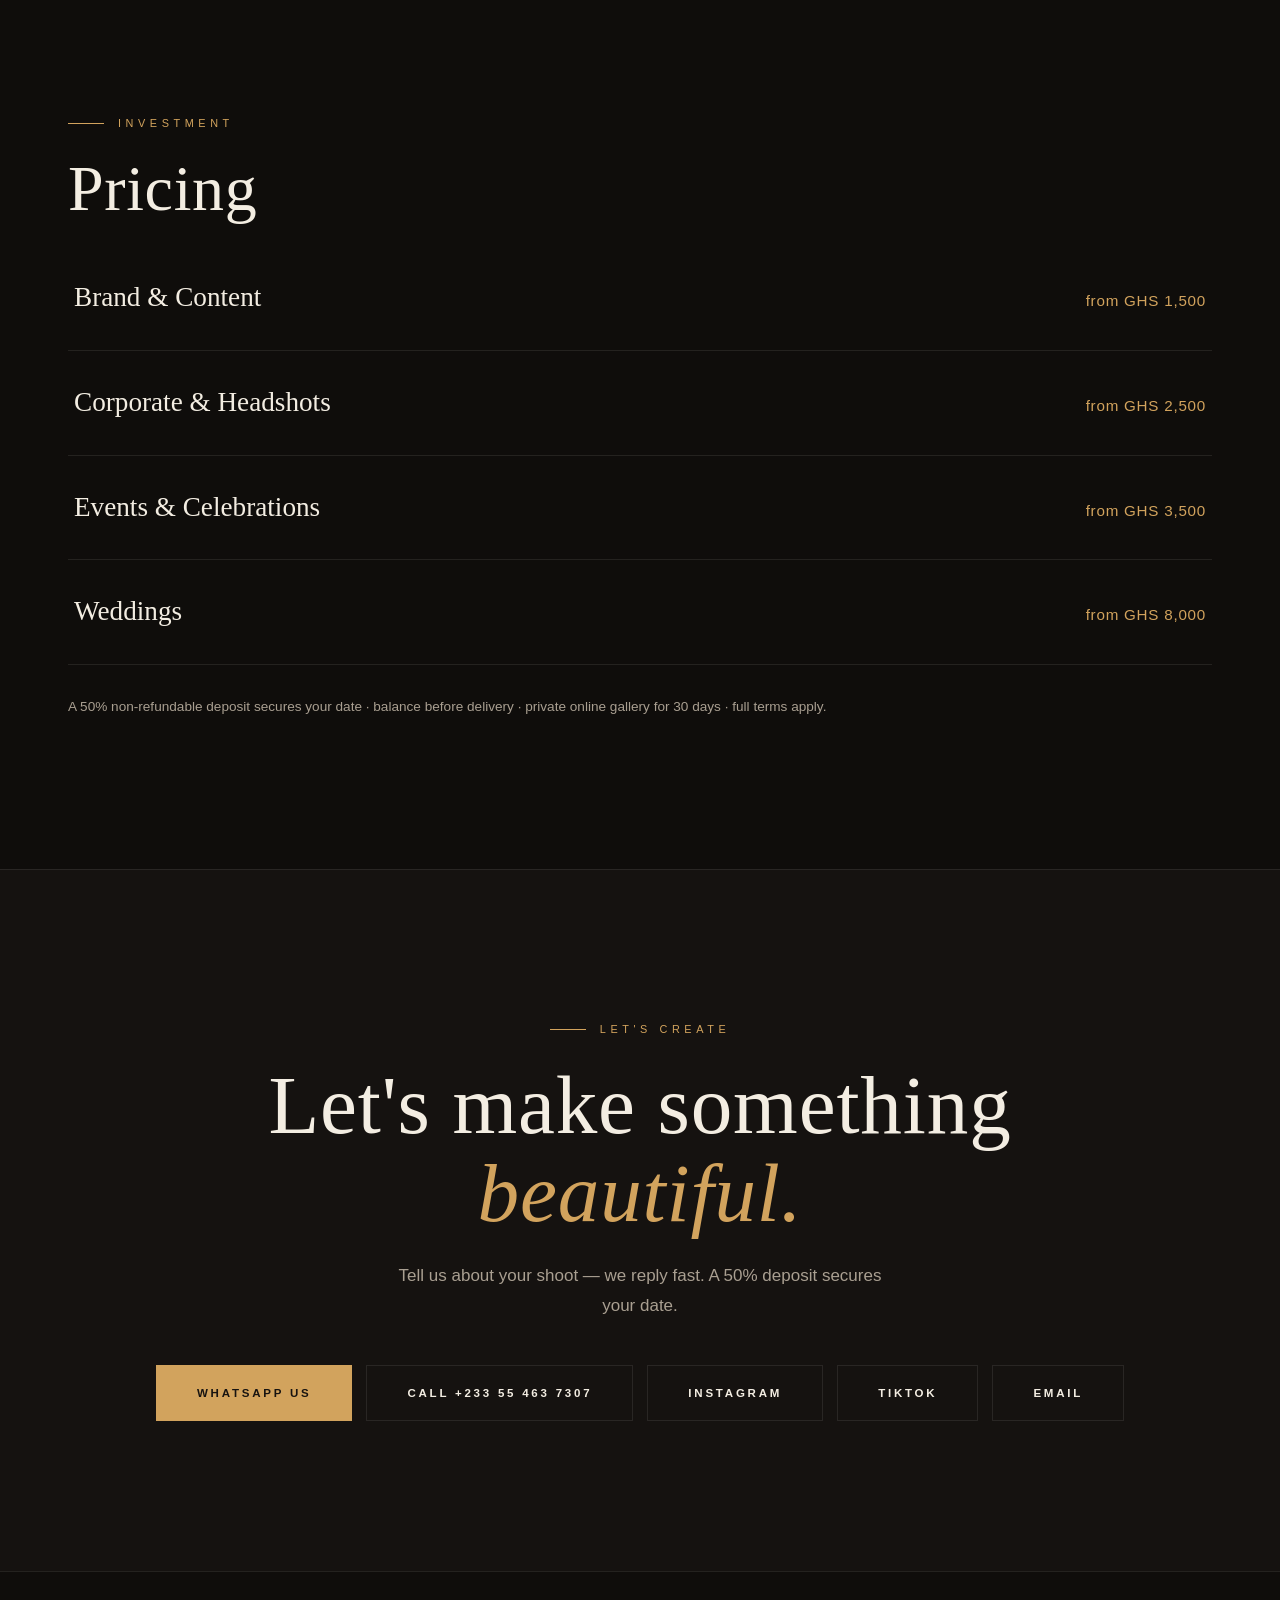
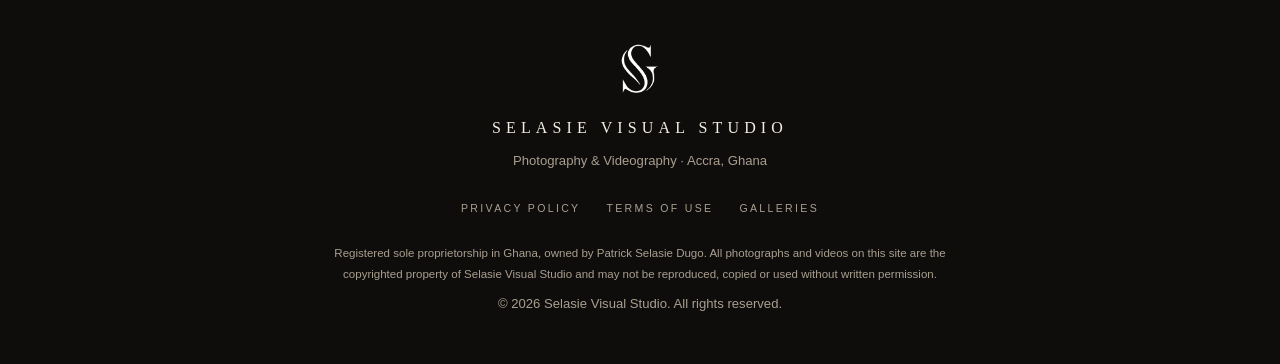
==== commit 610514d0: "Fully own the site: no Pixieset links, light/dark mode, folder-based photo system + build scanner" ====
--- a/index.html
+++ b/index.html
@@ -8,6 +8,7 @@
 <link rel="canonical" href="https://www.selasievisualstudio.com/">
 <meta name="theme-color" content="#0f0d0b">
 <meta name="referrer" content="strict-origin-when-cross-origin">
+<script>try{document.documentElement.dataset.theme=localStorage.getItem('svs-theme')||'dark'}catch(e){}</script>
 <meta http-equiv="Content-Security-Policy" content="default-src 'self'; img-src 'self' https://images-pw.pixieset.com blob: data:; style-src 'self' 'unsafe-inline' https://fonts.googleapis.com; font-src https://fonts.gstatic.com; script-src 'self' 'unsafe-inline'; connect-src 'self'; object-src 'none'; base-uri 'self'; form-action 'self'; upgrade-insecure-requests">
 
 <!-- Social sharing -->
@@ -45,6 +46,24 @@
     --sans:'Manrope',-apple-system,sans-serif;
     --ease:cubic-bezier(.16,1,.3,1);
   }
+  html[data-theme="light"]{
+    --bg:#f7f3ec; --bg2:#f1ebdf; --panel:#ffffff;
+    --ink:#2c2620; --dim:#857868; --line:rgba(44,38,32,.14);
+    --gold:#a5793f; --gold-soft:rgba(165,121,63,.14);
+  }
+  .theme-btn{background:none;border:1px solid var(--line);color:var(--ink);width:38px;height:38px;border-radius:50%;cursor:pointer;font-size:1rem;line-height:1;transition:border-color .3s,color .3s}
+  .theme-btn:hover{border-color:var(--gold);color:var(--gold)}
+  /* text that sits on photos stays ivory in both themes */
+  .hero,.interlude,.gallery,.g-card,.frame-card{color:#f3ede2}
+  .hero .loc,.hero .lead,.hero-meta{color:#b5aca0}
+  .hero .btn:not(.gold){border-color:rgba(243,237,226,.3);color:#f3ede2}
+  .gallery p.sub,.gallery small{color:#b5aca0}
+  .g-cat{color:#e0b877}
+  html[data-theme="light"] nav.scrolled{background:rgba(247,243,236,.9)}
+  html[data-theme="light"] .nav-links{color:#6b5f51}
+  html[data-theme="light"] #loader{background:var(--bg)}
+  html[data-theme="light"] #cookie{box-shadow:0 20px 50px rgba(44,38,32,.18)}
+  html[data-theme="light"] .about-media .float{border-color:var(--bg);box-shadow:0 30px 60px rgba(44,38,32,.25)}
   *{margin:0;padding:0;box-sizing:border-box}
   html{scroll-behavior:smooth}
   body{background:var(--bg);color:var(--ink);font-family:var(--sans);font-weight:300;font-size:17px;line-height:1.75;-webkit-font-smoothing:antialiased;overflow-x:hidden}
@@ -279,15 +298,16 @@
 </head>
 <body>
 
-<div id="loader" aria-hidden="true"><img src="images/logo-white.png" alt=""><span>Elegance, Unbound</span></div>
+<div id="loader" aria-hidden="true"><img class="js-logo" src="images/logo-white.png" alt=""><span>Elegance, Unbound</span></div>
 <div id="prog" aria-hidden="true"></div>
 
 <nav id="nav" aria-label="Primary"><div class="nav-in">
-  <a href="#top" class="nav-brand" aria-label="Selasie Visual Studio — home"><img src="images/logo-white.png" alt=""><span>SELASIE&nbsp;VISUAL&nbsp;STUDIO</span></a>
+  <a href="#top" class="nav-brand" aria-label="Selasie Visual Studio — home"><img class="js-logo" src="images/logo-white.png" alt=""><span>SELASIE&nbsp;VISUAL&nbsp;STUDIO</span></a>
   <button class="menu-btn" id="menuBtn" aria-label="Toggle menu" aria-expanded="false">☰</button>
   <div class="nav-links" id="nl">
     <a href="#about" data-spy="about">About</a><a href="#services" data-spy="services">Services</a><a href="#work" data-spy="work">Work</a><a href="#pricing" data-spy="pricing">Pricing</a><a href="#contact" data-spy="contact">Contact</a>
-    <a href="https://selasievisualstudio.mypixieset.com" class="btn gold sm js-pixieset" target="_blank" rel="noopener noreferrer">View galleries</a>
+    <button class="theme-btn" id="themeBtn" aria-label="Switch between light and dark mode">☀</button>
+    <a href="#work" class="btn gold sm">View galleries</a>
   </div>
 </div></nav>
 
@@ -301,7 +321,7 @@
     <h1><span class="sr">Selasie Visual Studio — </span><span class="hi d2" style="display:block" id="heroL1">Elegance,</span><em class="hi d3" style="display:block" id="heroL2">Unbound.</em></h1>
     <p class="lead hi d4" id="heroLead">Refined photography &amp; videography for the moments that matter — weddings, events, brands and the people behind them.</p>
     <div class="hero-cta hi d5">
-      <a href="https://selasievisualstudio.mypixieset.com" class="btn gold js-pixieset" target="_blank" rel="noopener noreferrer">View the galleries <span class="arr">→</span></a>
+      <a href="#work" class="btn gold">View the galleries <span class="arr">→</span></a>
       <a href="#contact" class="btn">Book a session</a>
     </div>
   </div>
@@ -409,7 +429,7 @@
     </a>
 
   </div>
-  <p class="port-note rv">Every collection opens in our client viewing room, hosted securely on <a href="https://selasievisualstudio.mypixieset.com" class="js-pixieset" target="_blank" rel="noopener noreferrer">Pixieset</a>.</p>
+  <p class="port-note rv">Every collection lives right here — tap any cover to enter the full gallery.</p>
 </div></section>
 
 <!-- FILM STRIP — swap or add frames freely; each is just an <img> inside .frame-card -->
@@ -433,9 +453,9 @@
   <div class="wrap rv">
     <p class="eyebrow">Client galleries</p>
     <h2 class="h2">Your gallery <em>awaits</em></h2>
-    <p class="sub">Browse full collections and revisit your private gallery — view, favourite and download your images in beautiful, full resolution.</p>
-    <a href="https://selasievisualstudio.mypixieset.com" class="btn gold lg js-pixieset" target="_blank" rel="noopener noreferrer">Enter the galleries <span class="arr">→</span></a>
-    <small>Hosted securely on Pixieset</small>
+    <p class="sub">Browse the full collections — every frame, in beautiful resolution, right here on our own site.</p>
+    <a href="#work" class="btn gold lg">Enter the galleries <span class="arr">→</span></a>
+    <small>Photographed, edited &amp; hosted by Selasie Visual Studio</small>
   </div>
 </section>
 
@@ -483,13 +503,13 @@
 </main>
 
 <footer>
-  <img src="images/logo-white.png" alt="Selasie Visual Studio">
+  <img class="js-logo" src="images/logo-white.png" alt="Selasie Visual Studio">
   <div class="ft">Selasie Visual Studio</div>
   <p>Photography &amp; Videography · Accra, Ghana</p>
   <div class="legal">
     <a href="privacy.html">Privacy Policy</a>
     <a href="terms.html">Terms of Use</a>
-    <a href="https://selasievisualstudio.mypixieset.com" class="js-pixieset" target="_blank" rel="noopener noreferrer">Client Gallery</a>
+    <a href="#work">Galleries</a>
   </div>
   <p class="fine">Registered sole proprietorship in Ghana, owned by Patrick Selasie Dugo. All photographs and videos on this site are the copyrighted property of Selasie Visual Studio and may not be reproduced, copied or used without written permission.</p>
   <p>© <span id="yr"></span> Selasie Visual Studio. All rights reserved.</p>
@@ -520,26 +540,33 @@
 <script>
 /* ══════════ CFG — edit links & contacts here, one place ══════════ */
 const CFG = {
-  pixieset : "https://selasievisualstudio.mypixieset.com",
   whatsapp : "https://wa.me/233554637307",
   call     : "tel:+233554637307",
   instagram: "https://instagram.com/selasievisualstudio",
   tiktok   : "https://www.tiktok.com/@selasievisualstudio",
   email    : "mailto:selasievisualstudio@gmail.com"
 };
-const map = {"js-pixieset":"pixieset","js-wa":"whatsapp","js-call":"call","js-ig":"instagram","js-tt":"tiktok","js-mail":"email"};
+const map = {"js-wa":"whatsapp","js-call":"call","js-ig":"instagram","js-tt":"tiktok","js-mail":"email"};
 Object.entries(map).forEach(([cls,key]) =>
-  document.querySelectorAll("."+cls).forEach(a => {
-    /* deep gallery links (…/gallery-1/ etc.) are kept as-is */
-    if(cls === "js-pixieset" && /gallery-\d/.test(a.getAttribute("href"))) return;
-    a.href = CFG[key];
-  })
+  document.querySelectorAll("."+cls).forEach(a => { a.href = CFG[key]; })
 );
 
 const reduced = matchMedia('(prefers-reduced-motion: reduce)').matches;
 
 /* Netlify Identity invite links land on the homepage — send them to /admin/ */
 if(/invite_token|recovery_token|confirmation_token/.test(location.hash)) location.replace('/admin/' + location.hash);
+
+/* Theme toggle */
+const themeBtn = document.getElementById('themeBtn');
+function applyTheme(t){
+  document.documentElement.dataset.theme = t;
+  if(themeBtn) themeBtn.textContent = t === 'light' ? '☾' : '☀';
+  const logo = t === 'light' ? 'images/logo-dark.png' : 'images/logo-white.png';
+  document.querySelectorAll('.js-logo').forEach(i => { i.src = logo; });
+  try{ localStorage.setItem('svs-theme', t); }catch(e){}
+}
+applyTheme(document.documentElement.dataset.theme || 'dark');
+if(themeBtn) themeBtn.addEventListener('click', () => applyTheme(document.documentElement.dataset.theme === 'light' ? 'dark' : 'light'));
 
 /* Loader */
 addEventListener('load', () => document.getElementById('loader').classList.add('done'));
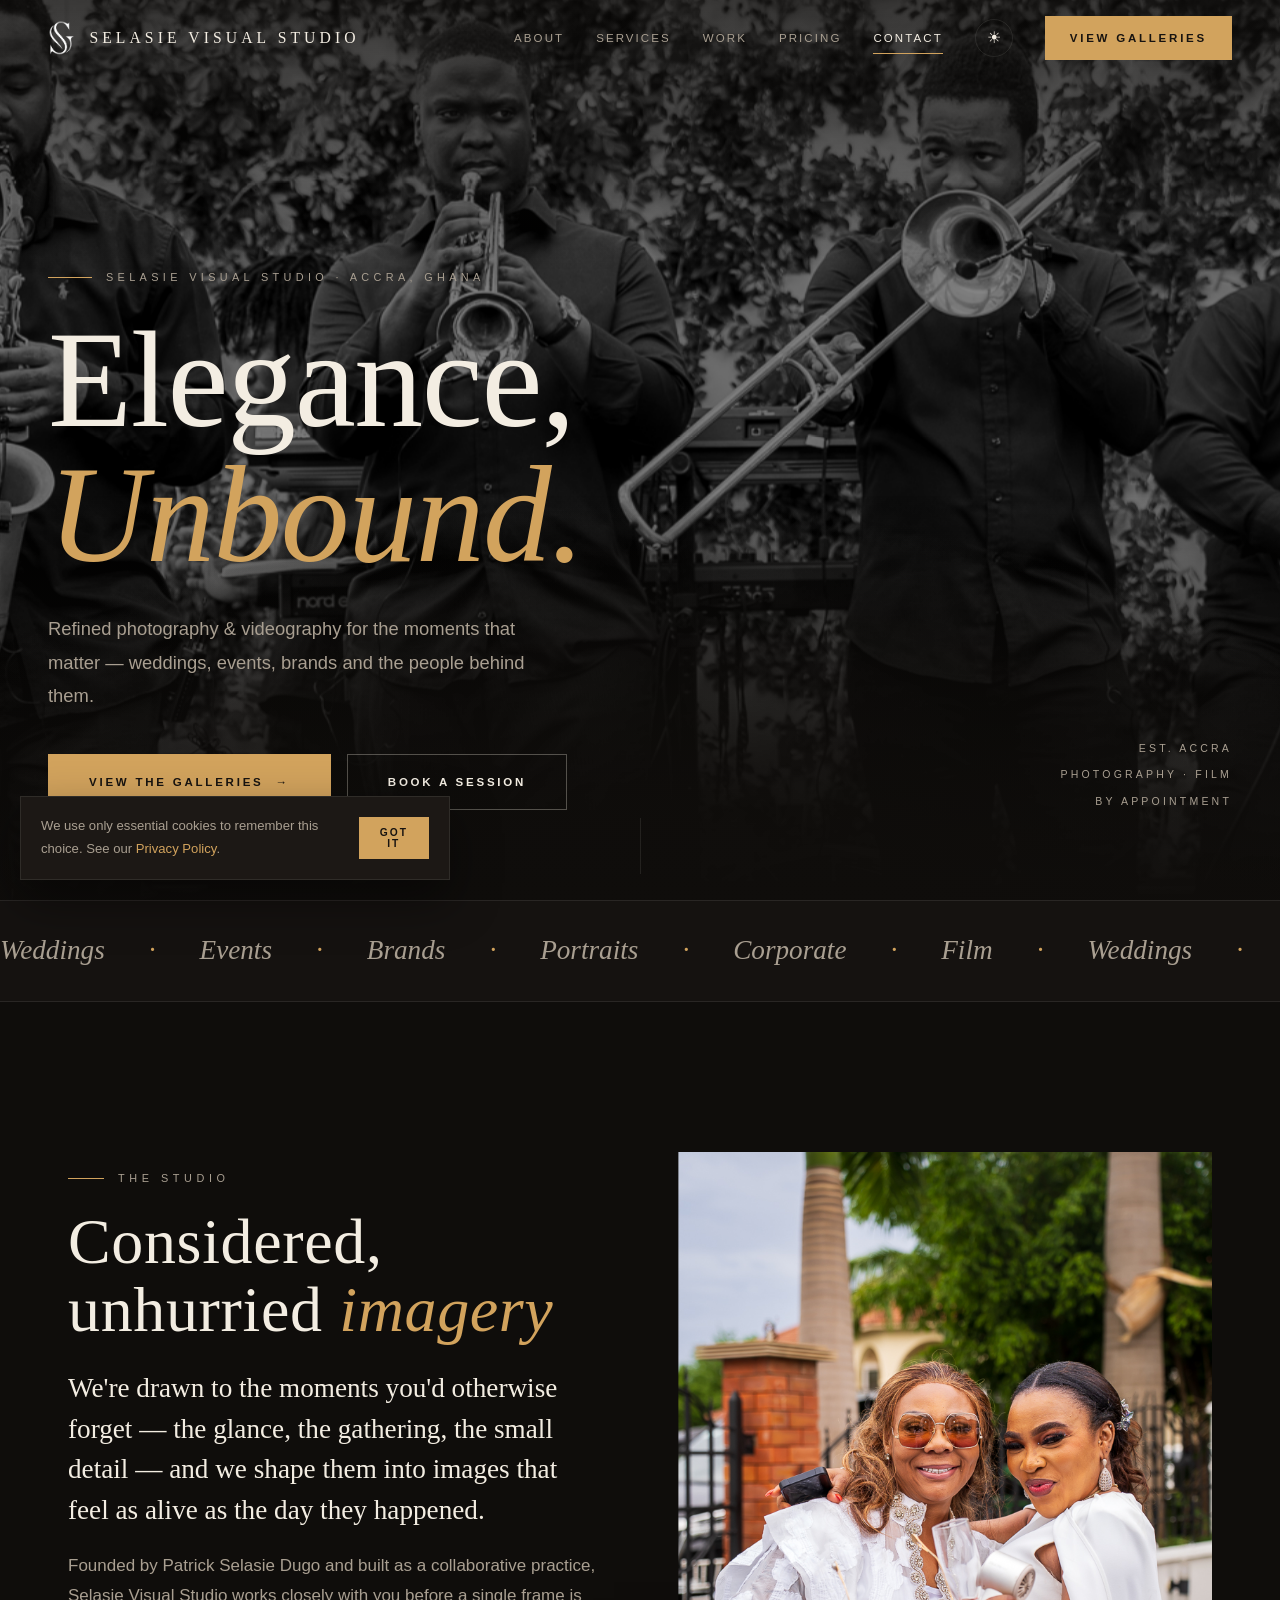
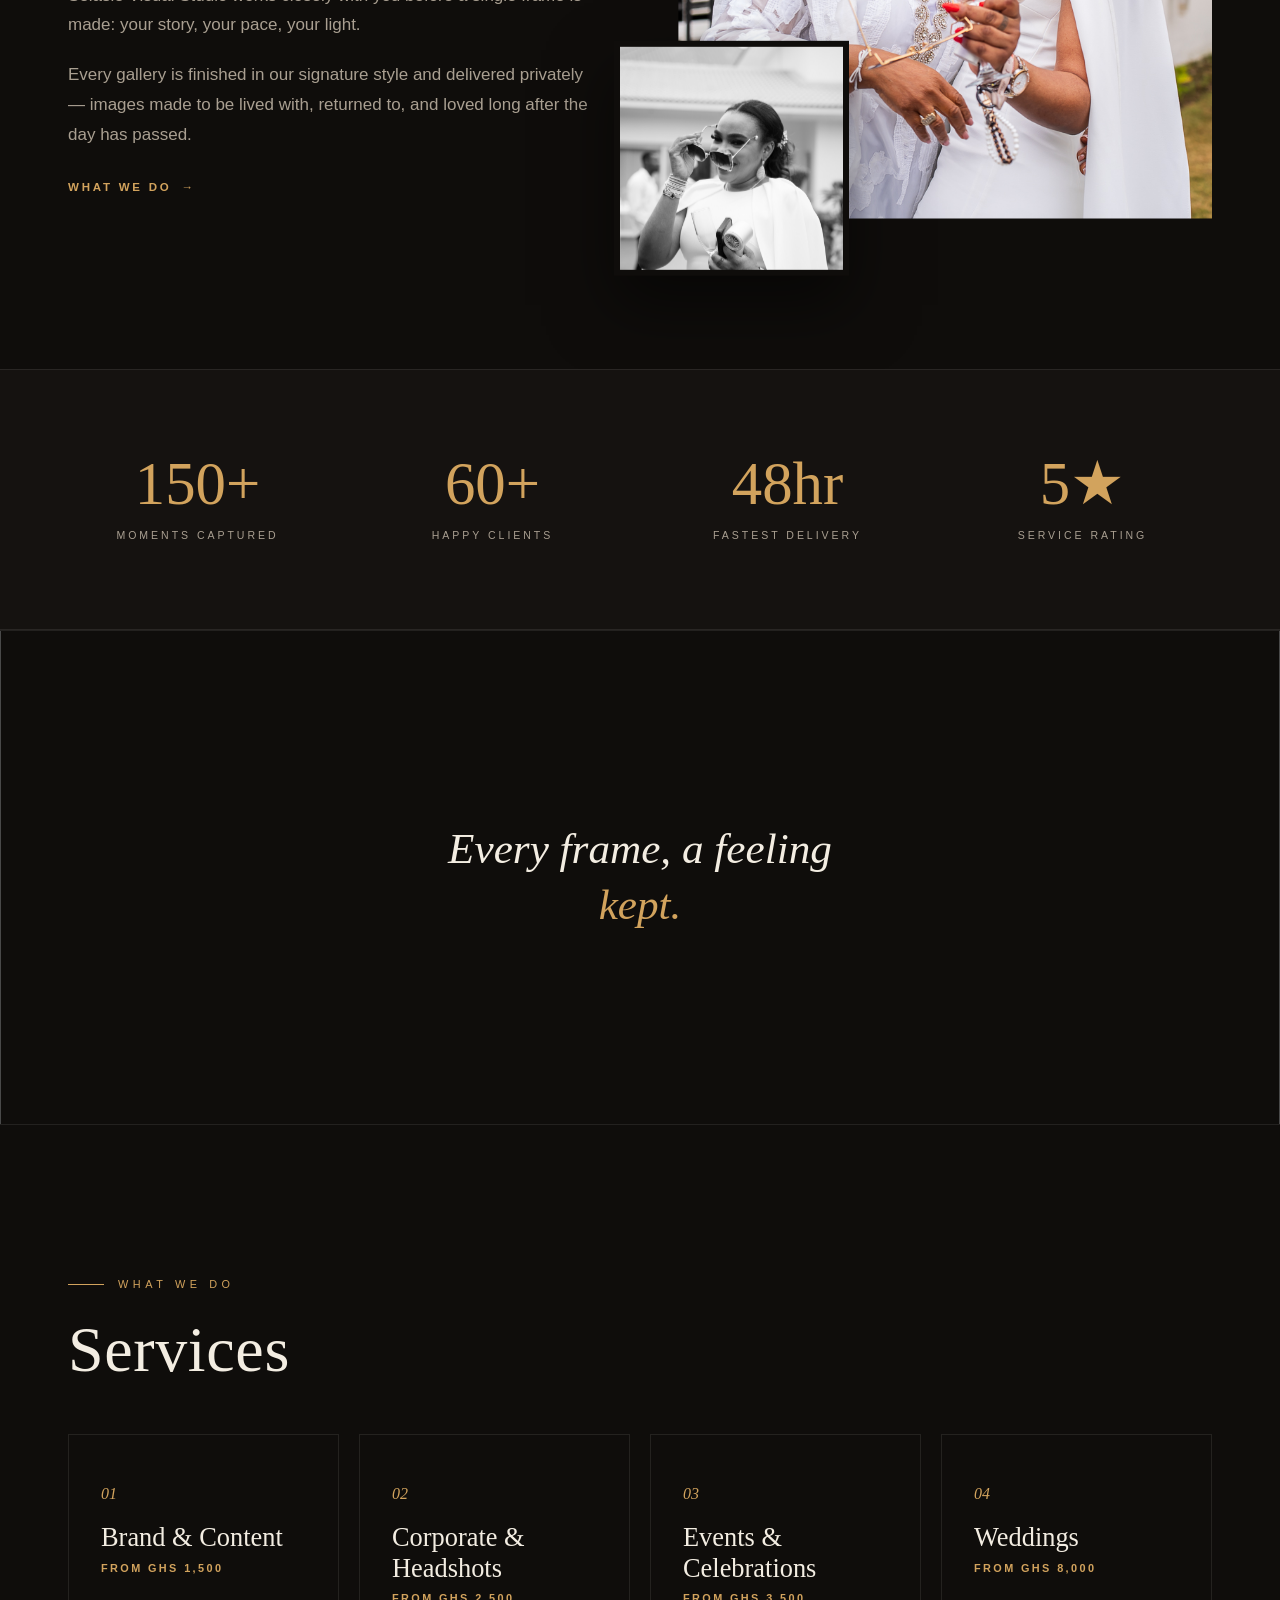
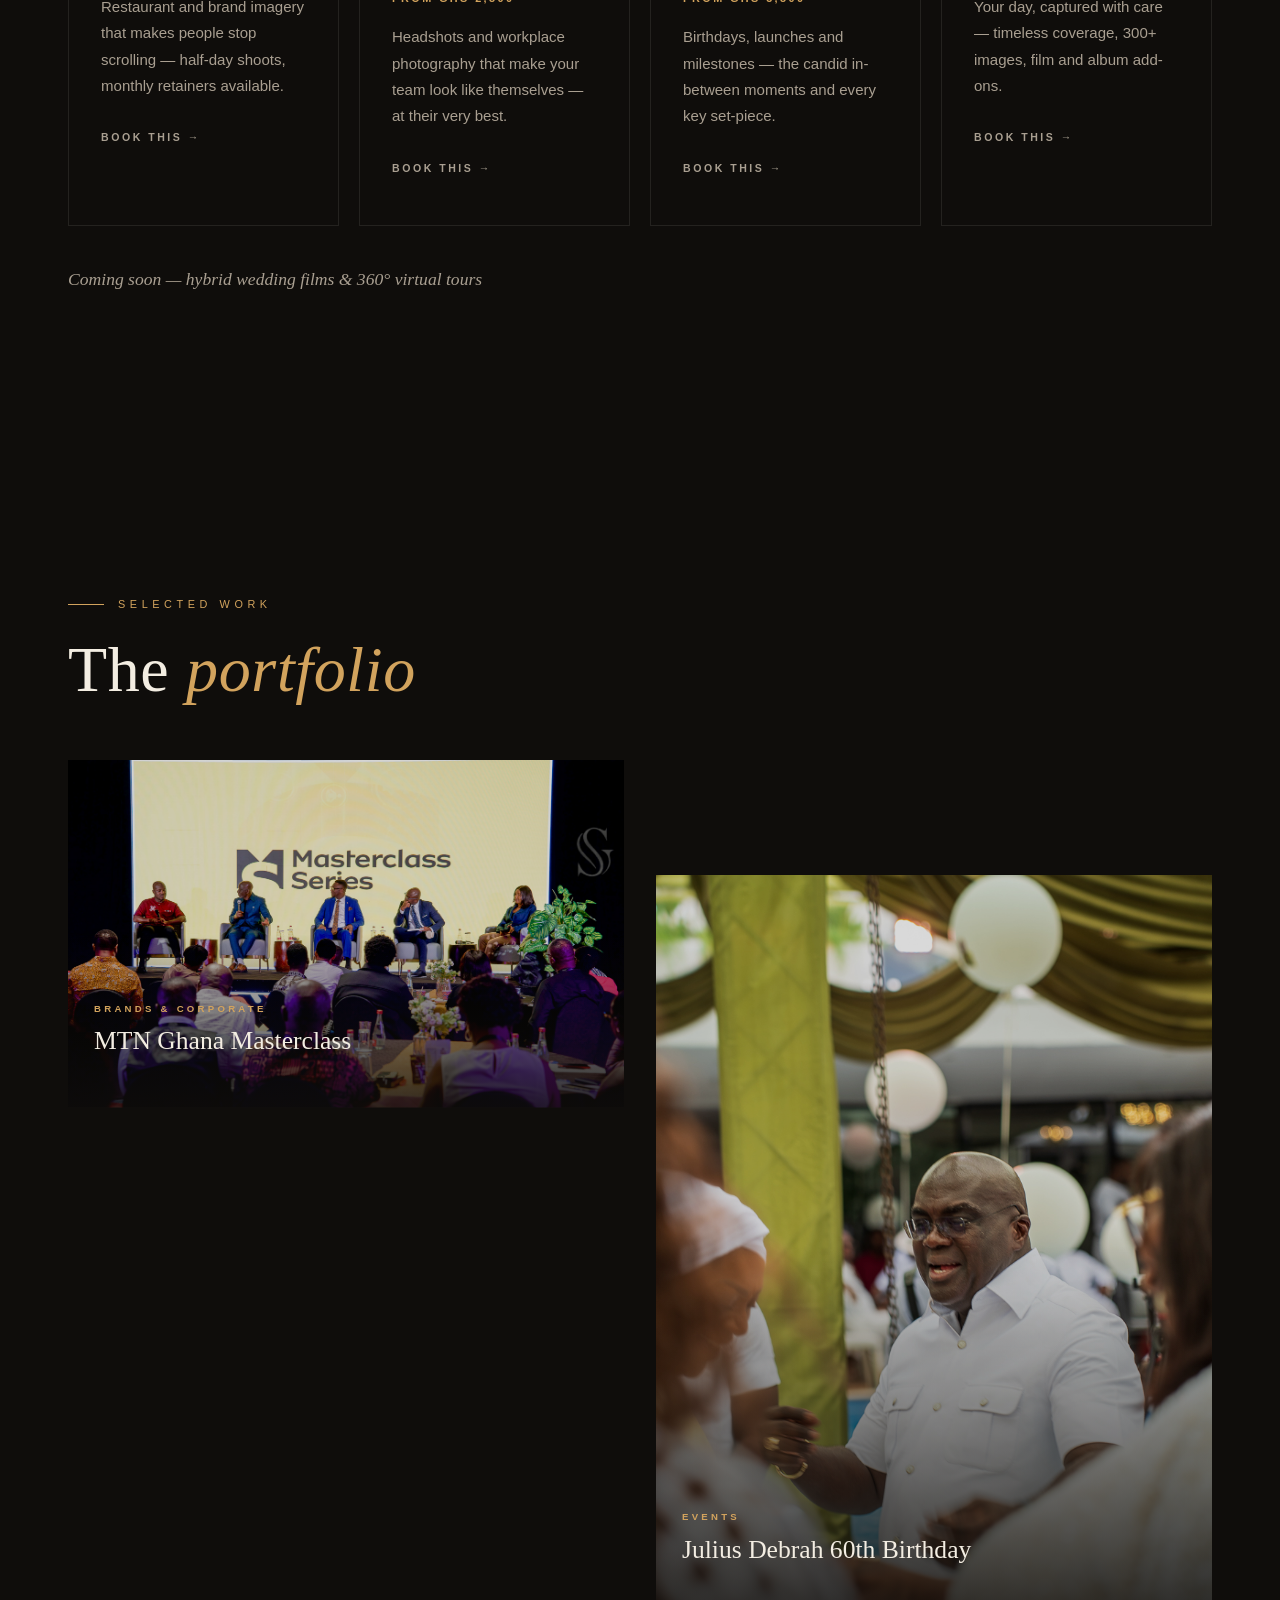
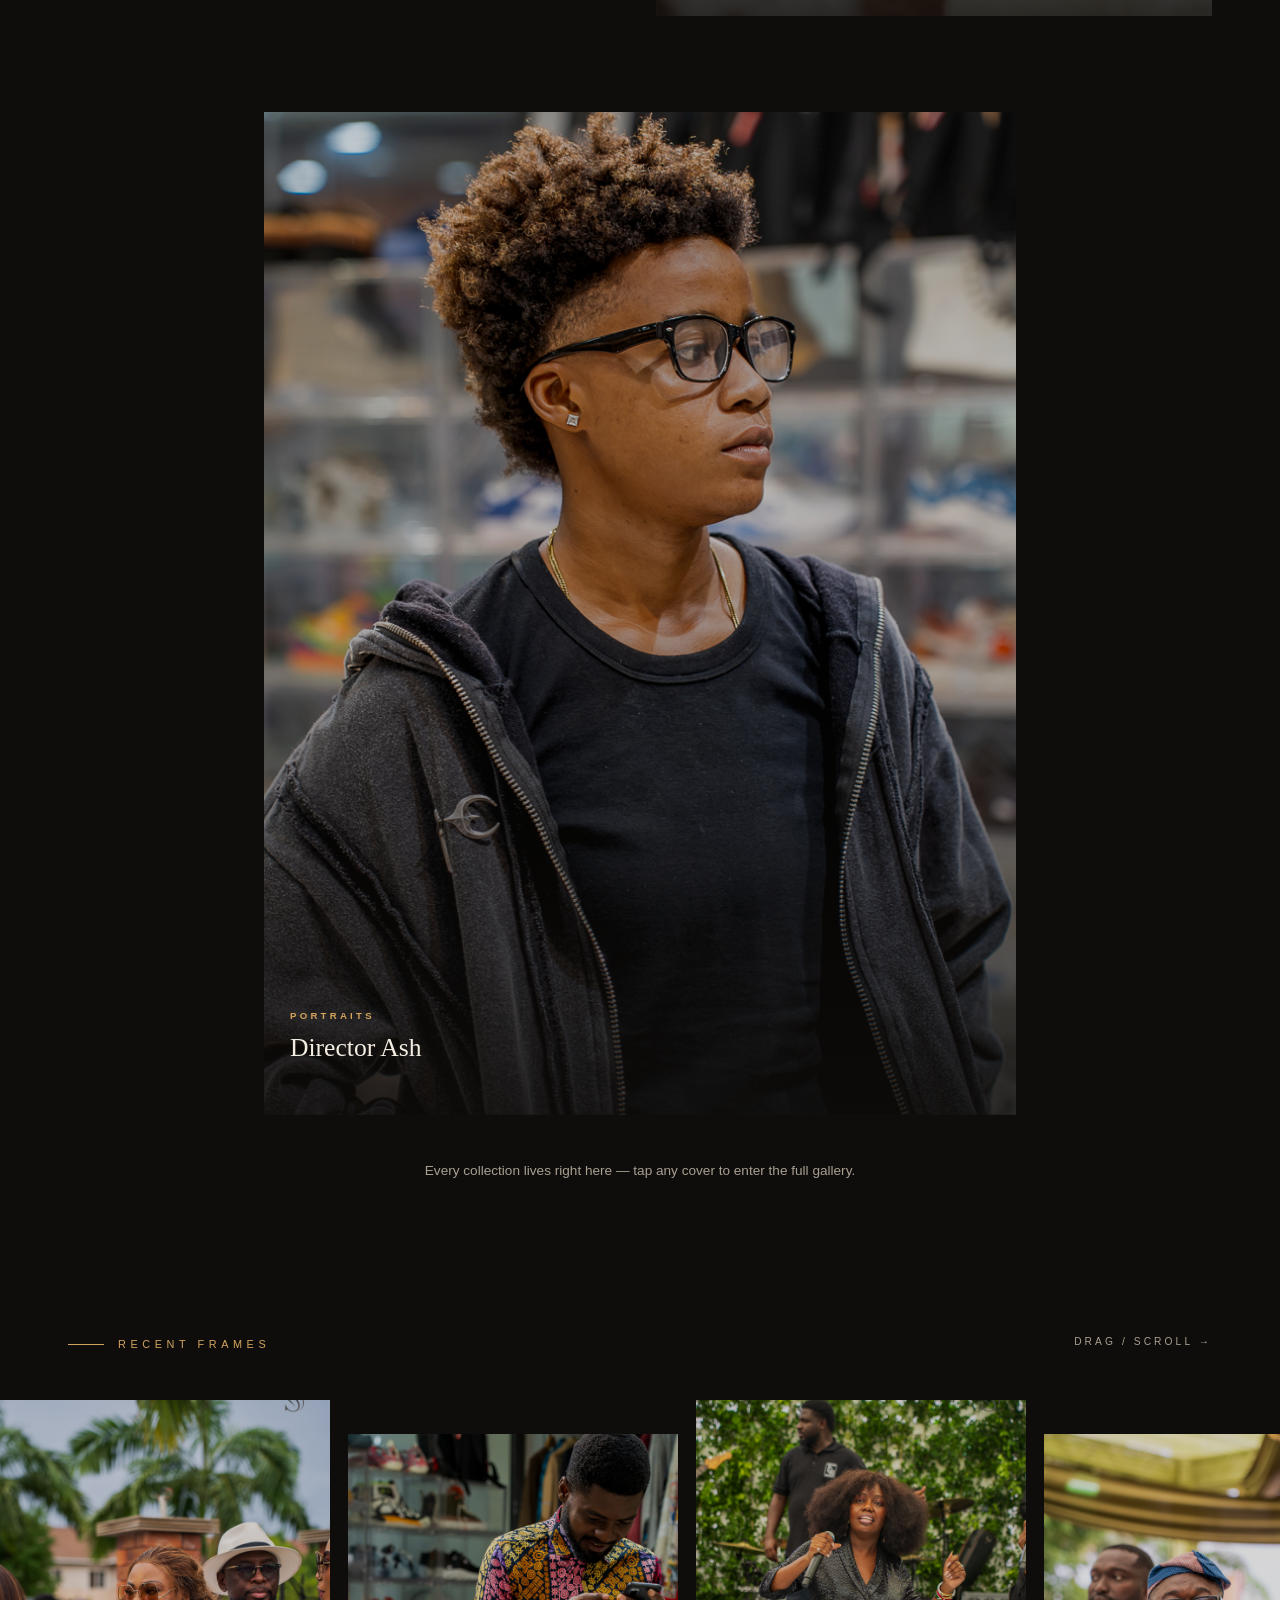
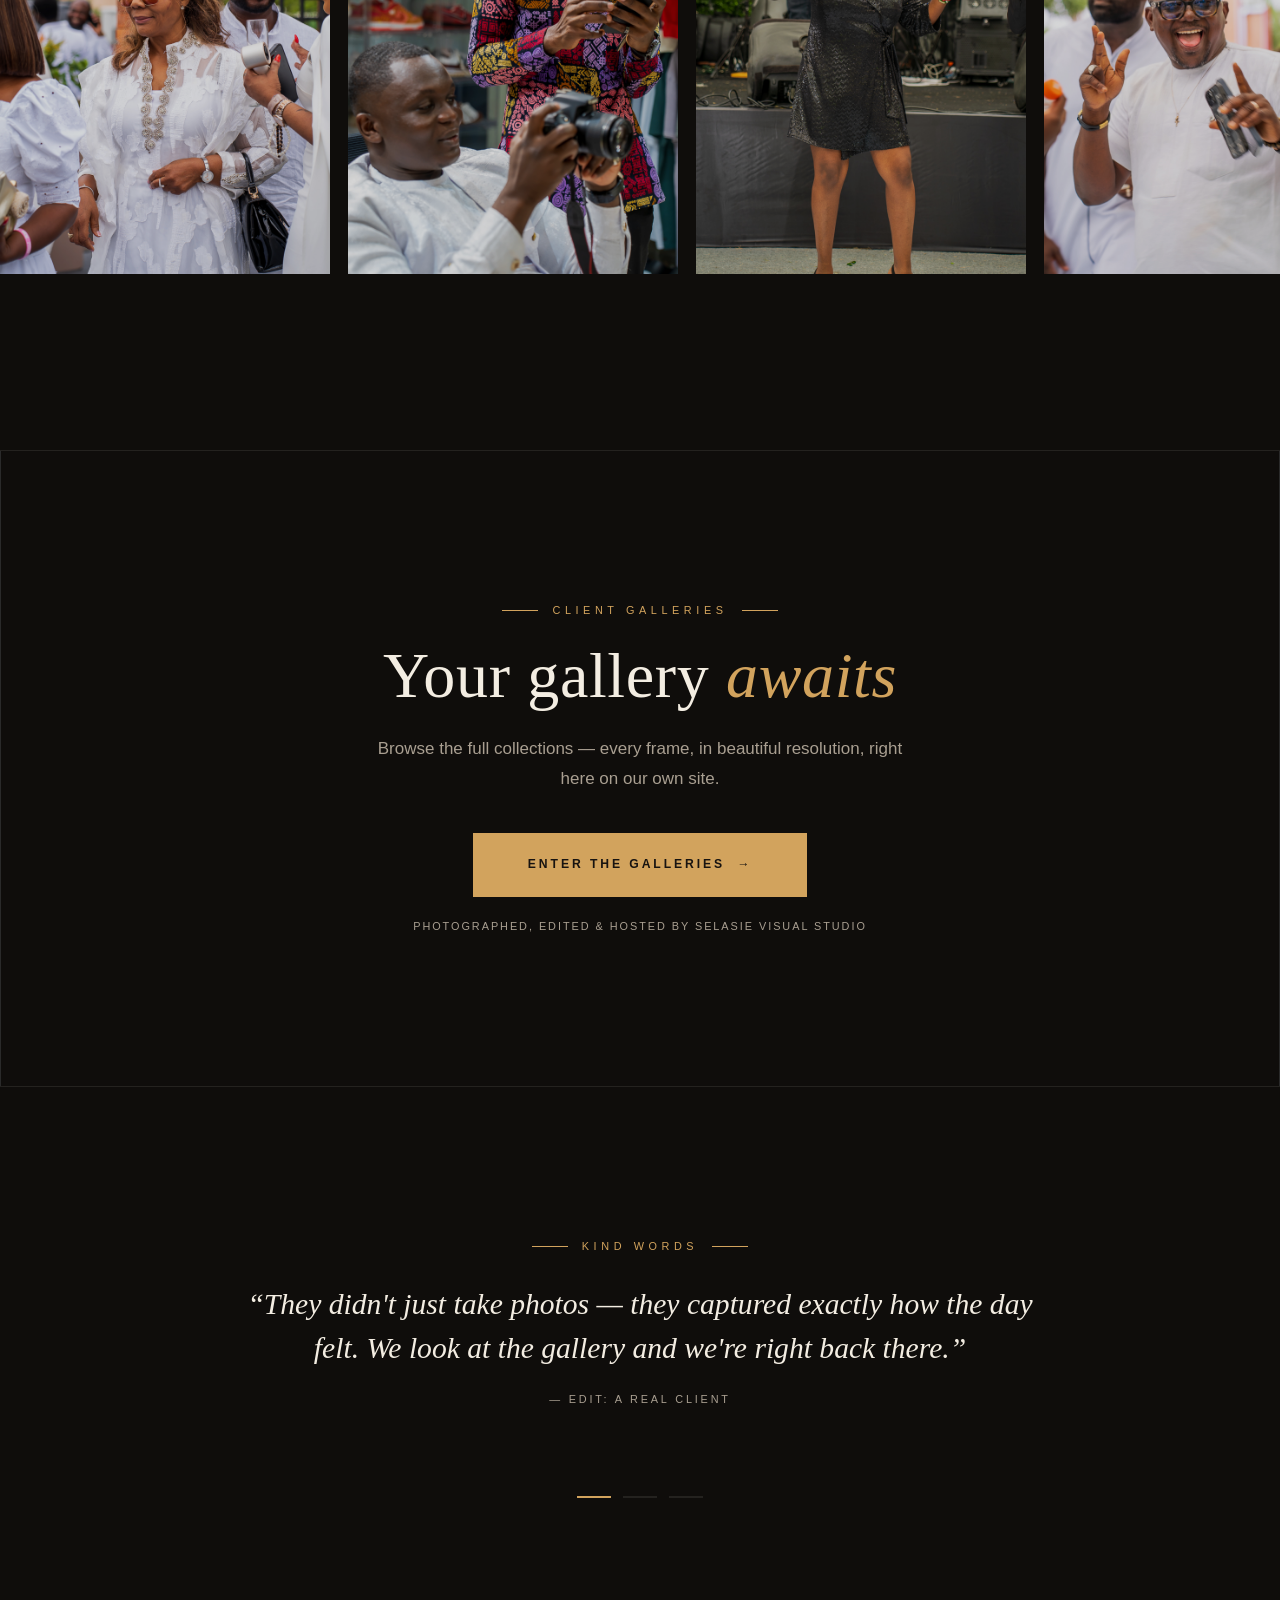
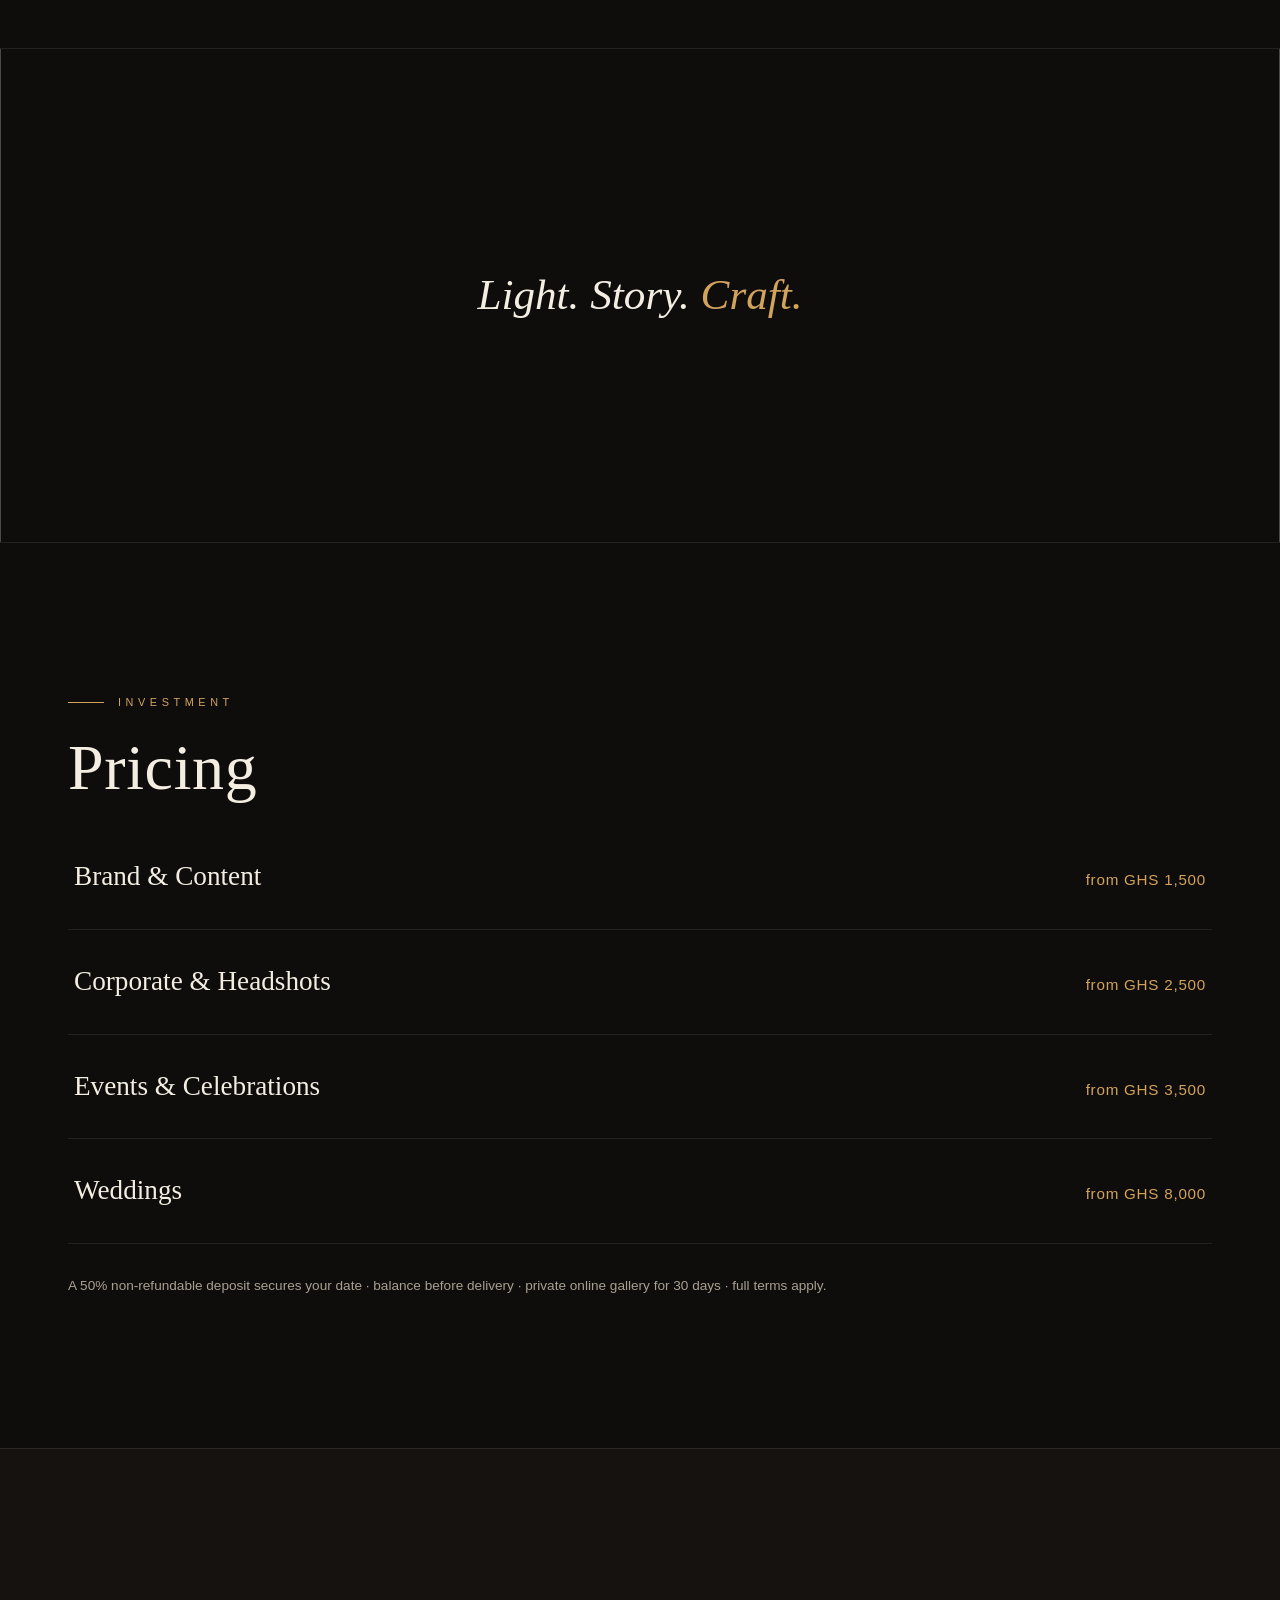
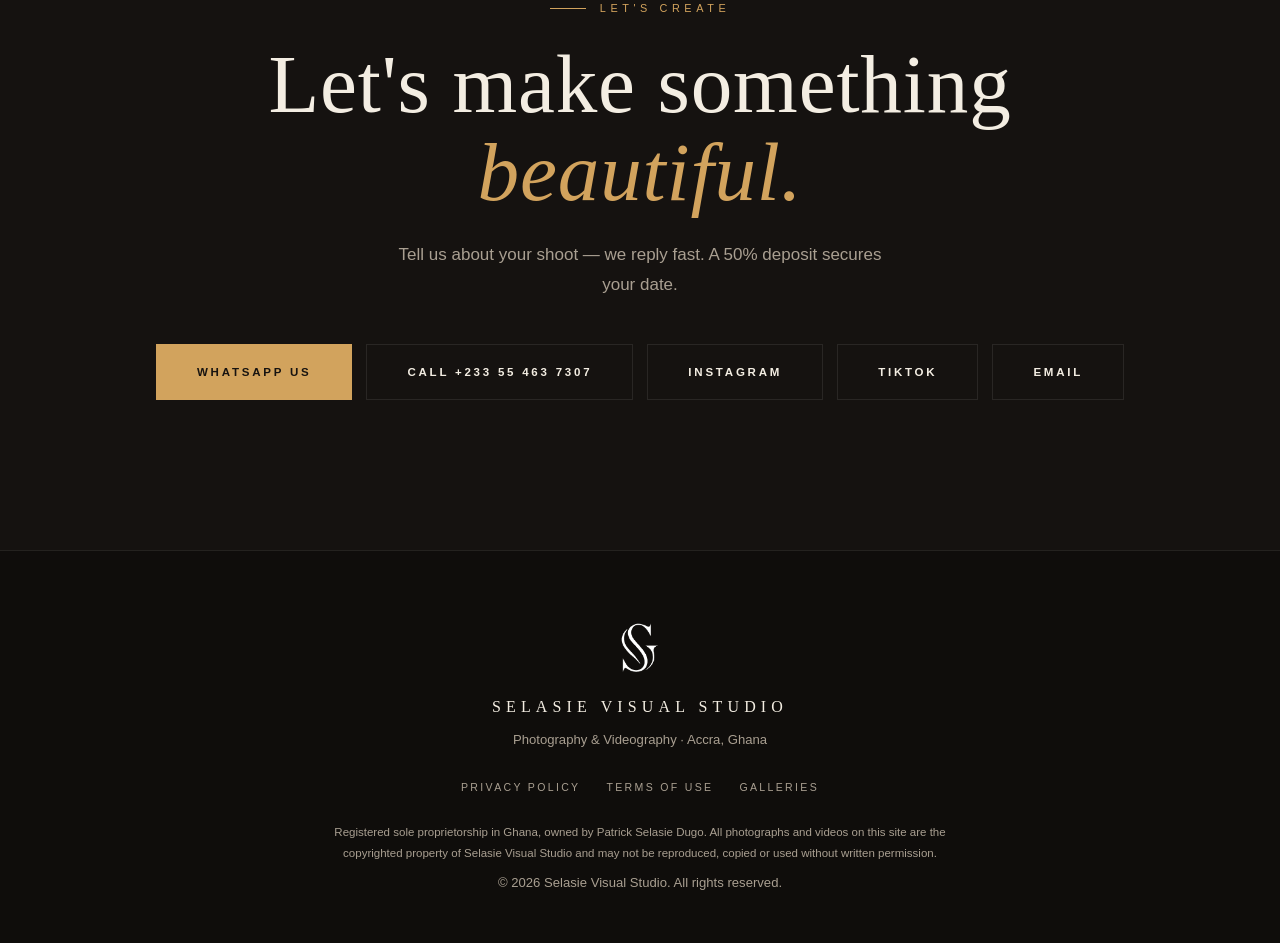
==== commit 061f797a: "Fix: allow photos/ paths in image URL filter" ====
--- a/index.html
+++ b/index.html
@@ -642,7 +642,7 @@
 /* ═══ Photo hydration — reads data/photos.json (managed by the /admin panel).
    If the file is missing (e.g. previewing locally), the built-in photos above are shown. ═══ */
 const esc = s => String(s ?? '').replace(/[&<>"']/g, c => ({'&':'&amp;','<':'&lt;','>':'&gt;','"':'&quot;',"'":'&#39;'}[c]));
-const okUrl = u => /^(https:\/\/|images\/|data\/|gallery\.html|\/)/.test(String(u ?? ''));
+const okUrl = u => /^(https:\/\/|images\/|photos\/|data\/|gallery\.html|\/)/.test(String(u ?? ''));
 function setImg(sel, obj){
   const el = document.querySelector(sel);
   if(el && obj && okUrl(obj.src)){ el.src = obj.src; if(obj.alt) el.alt = obj.alt; }
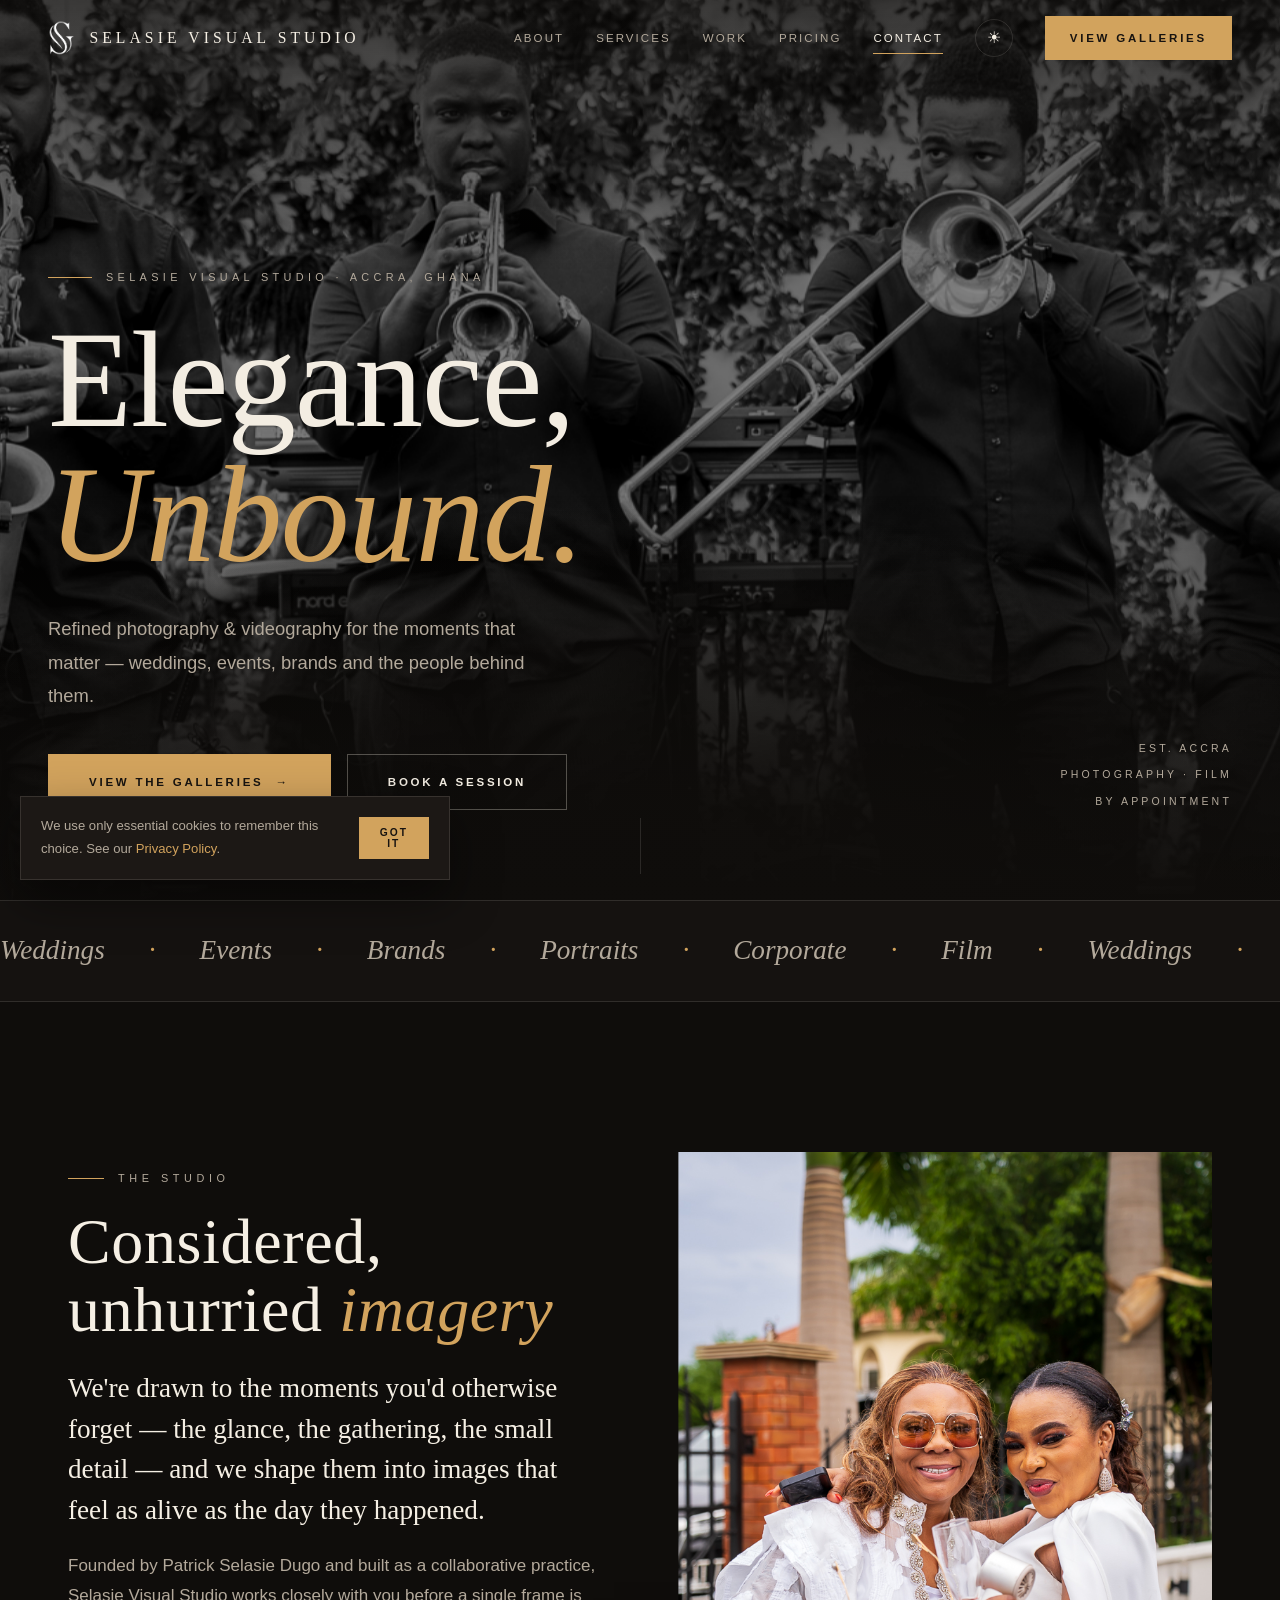
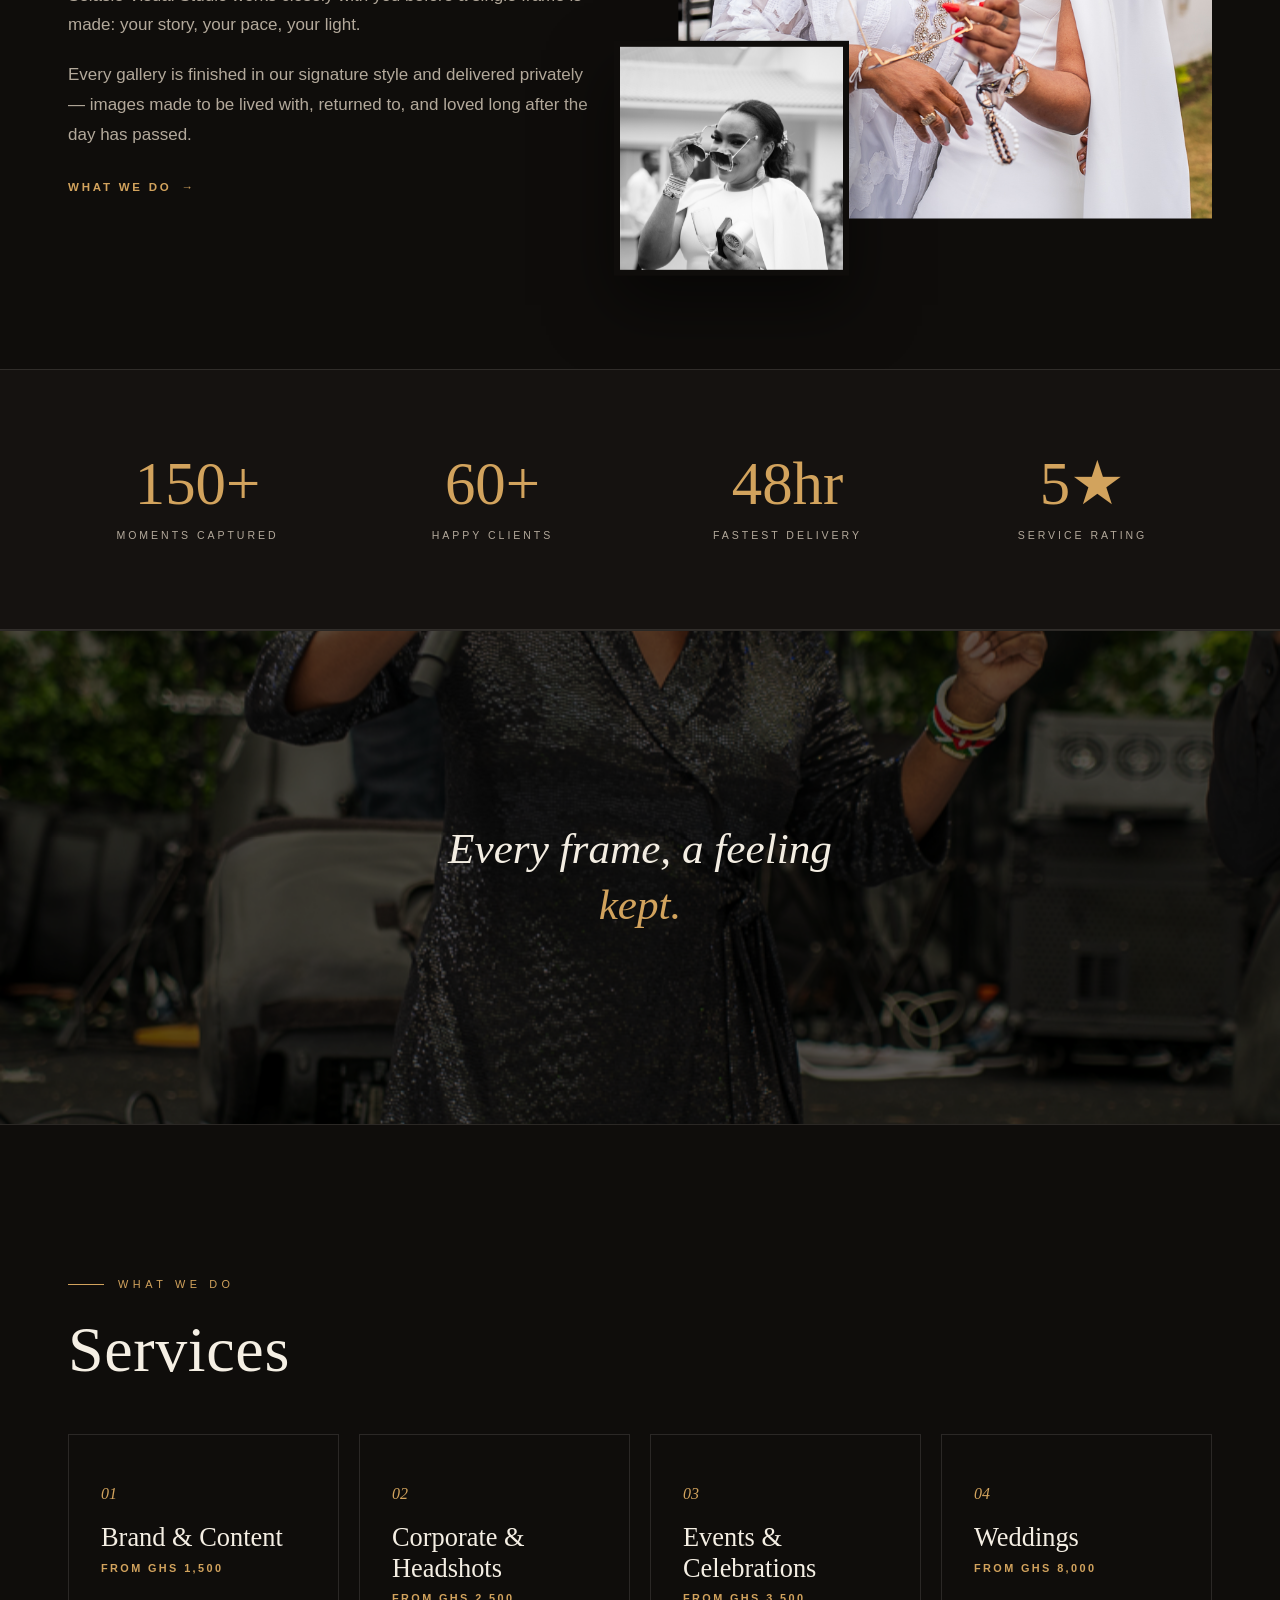
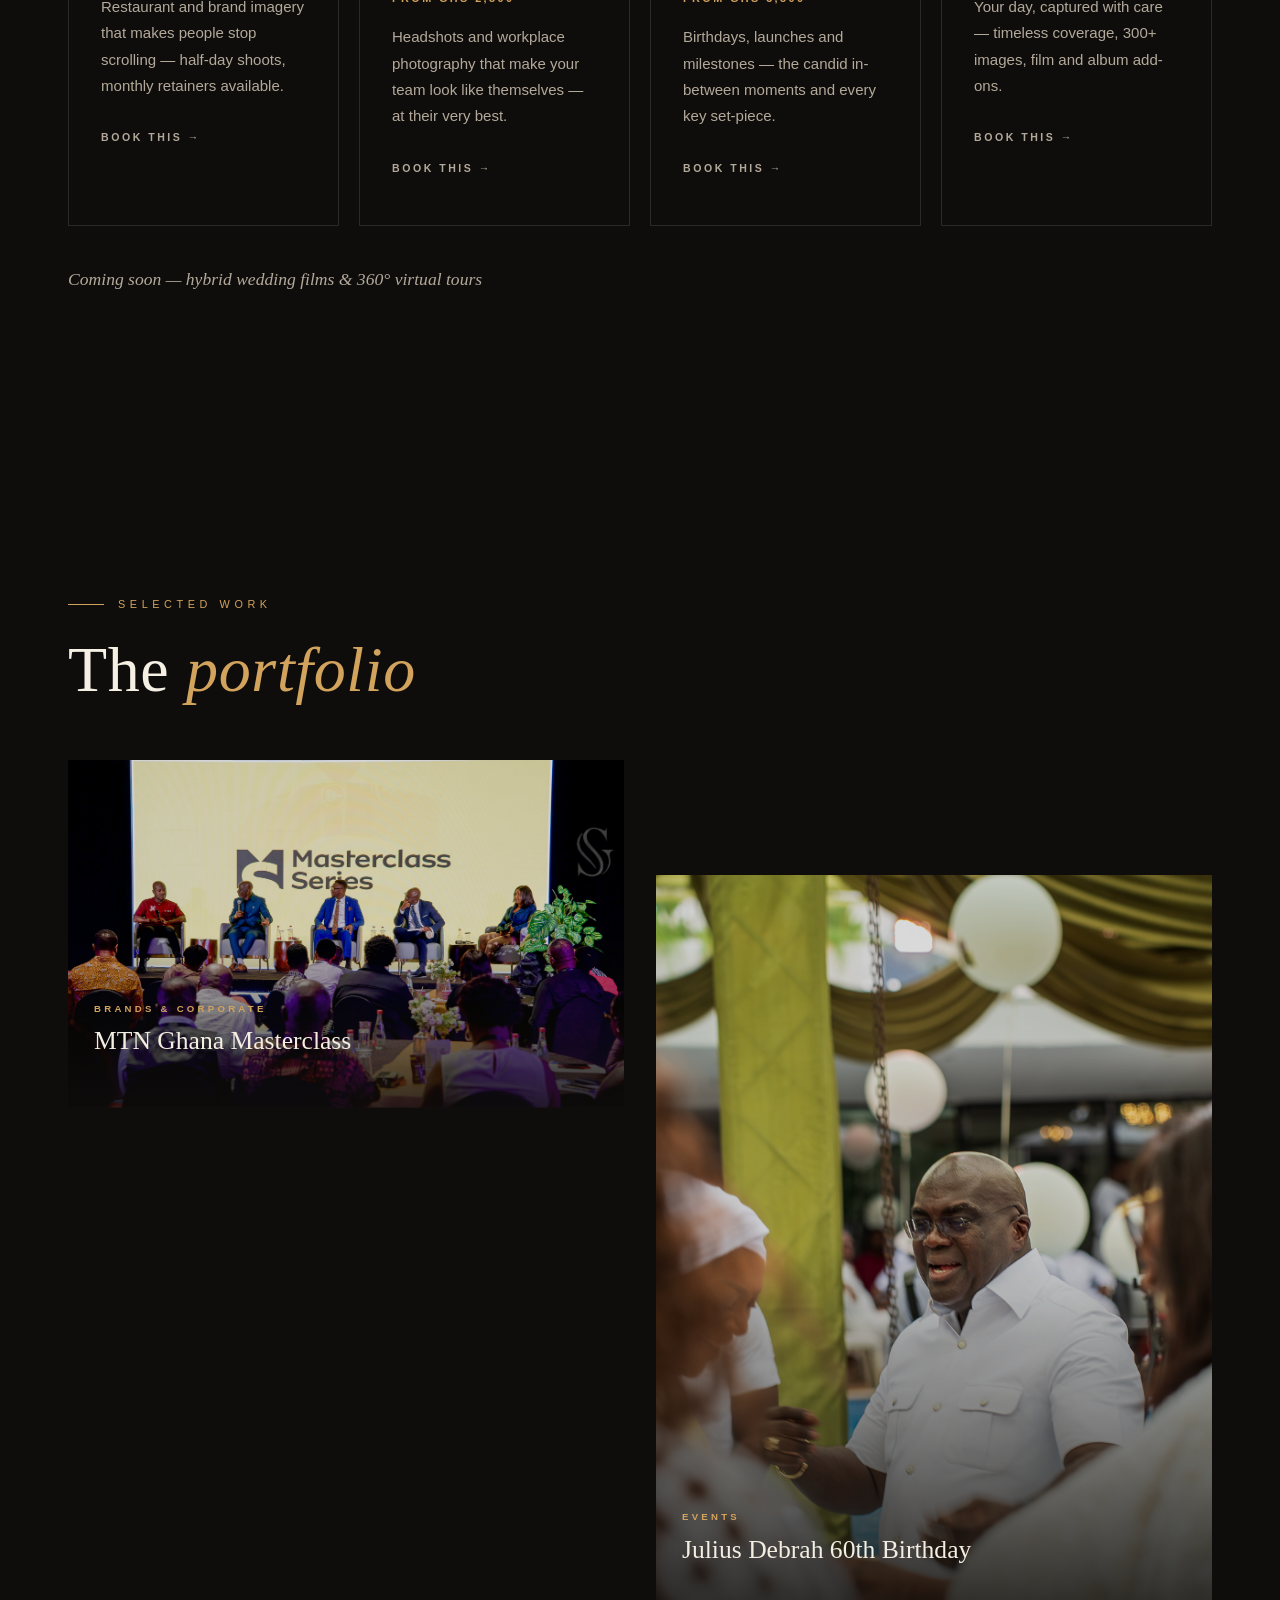
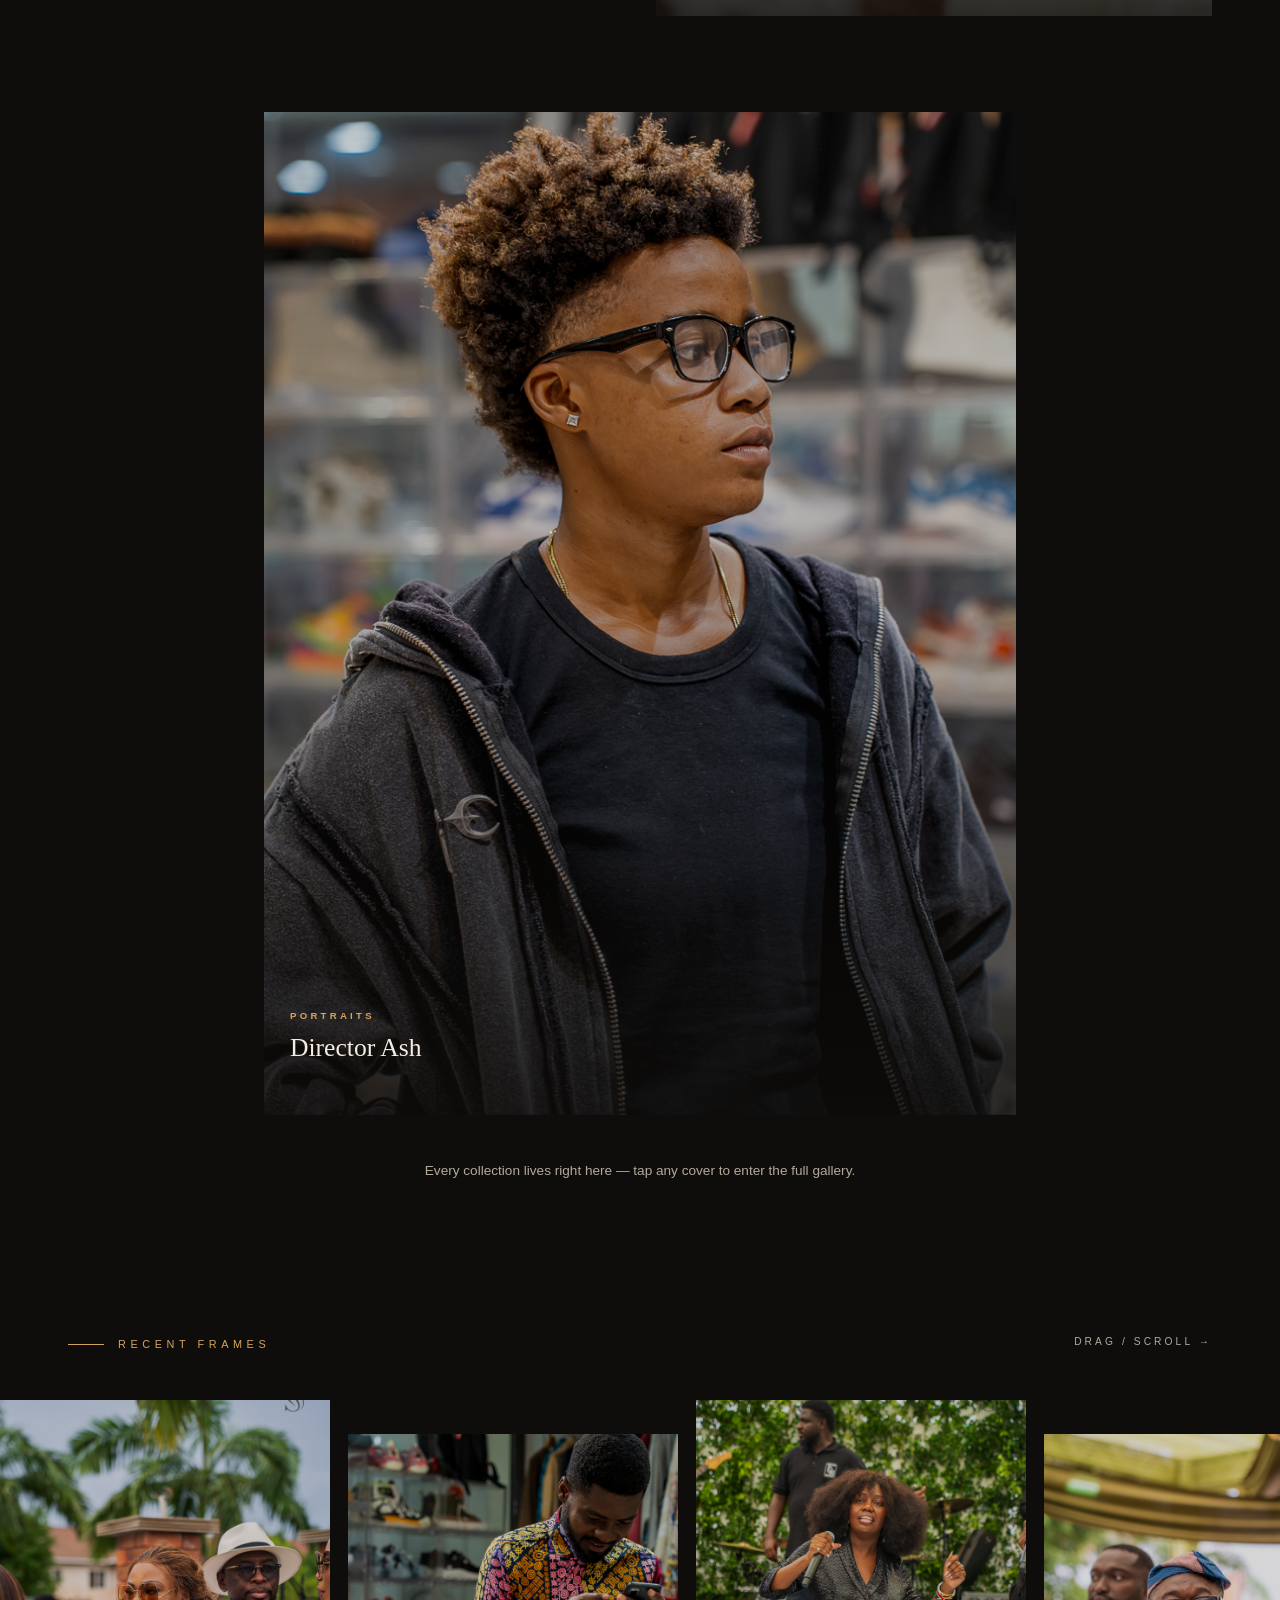
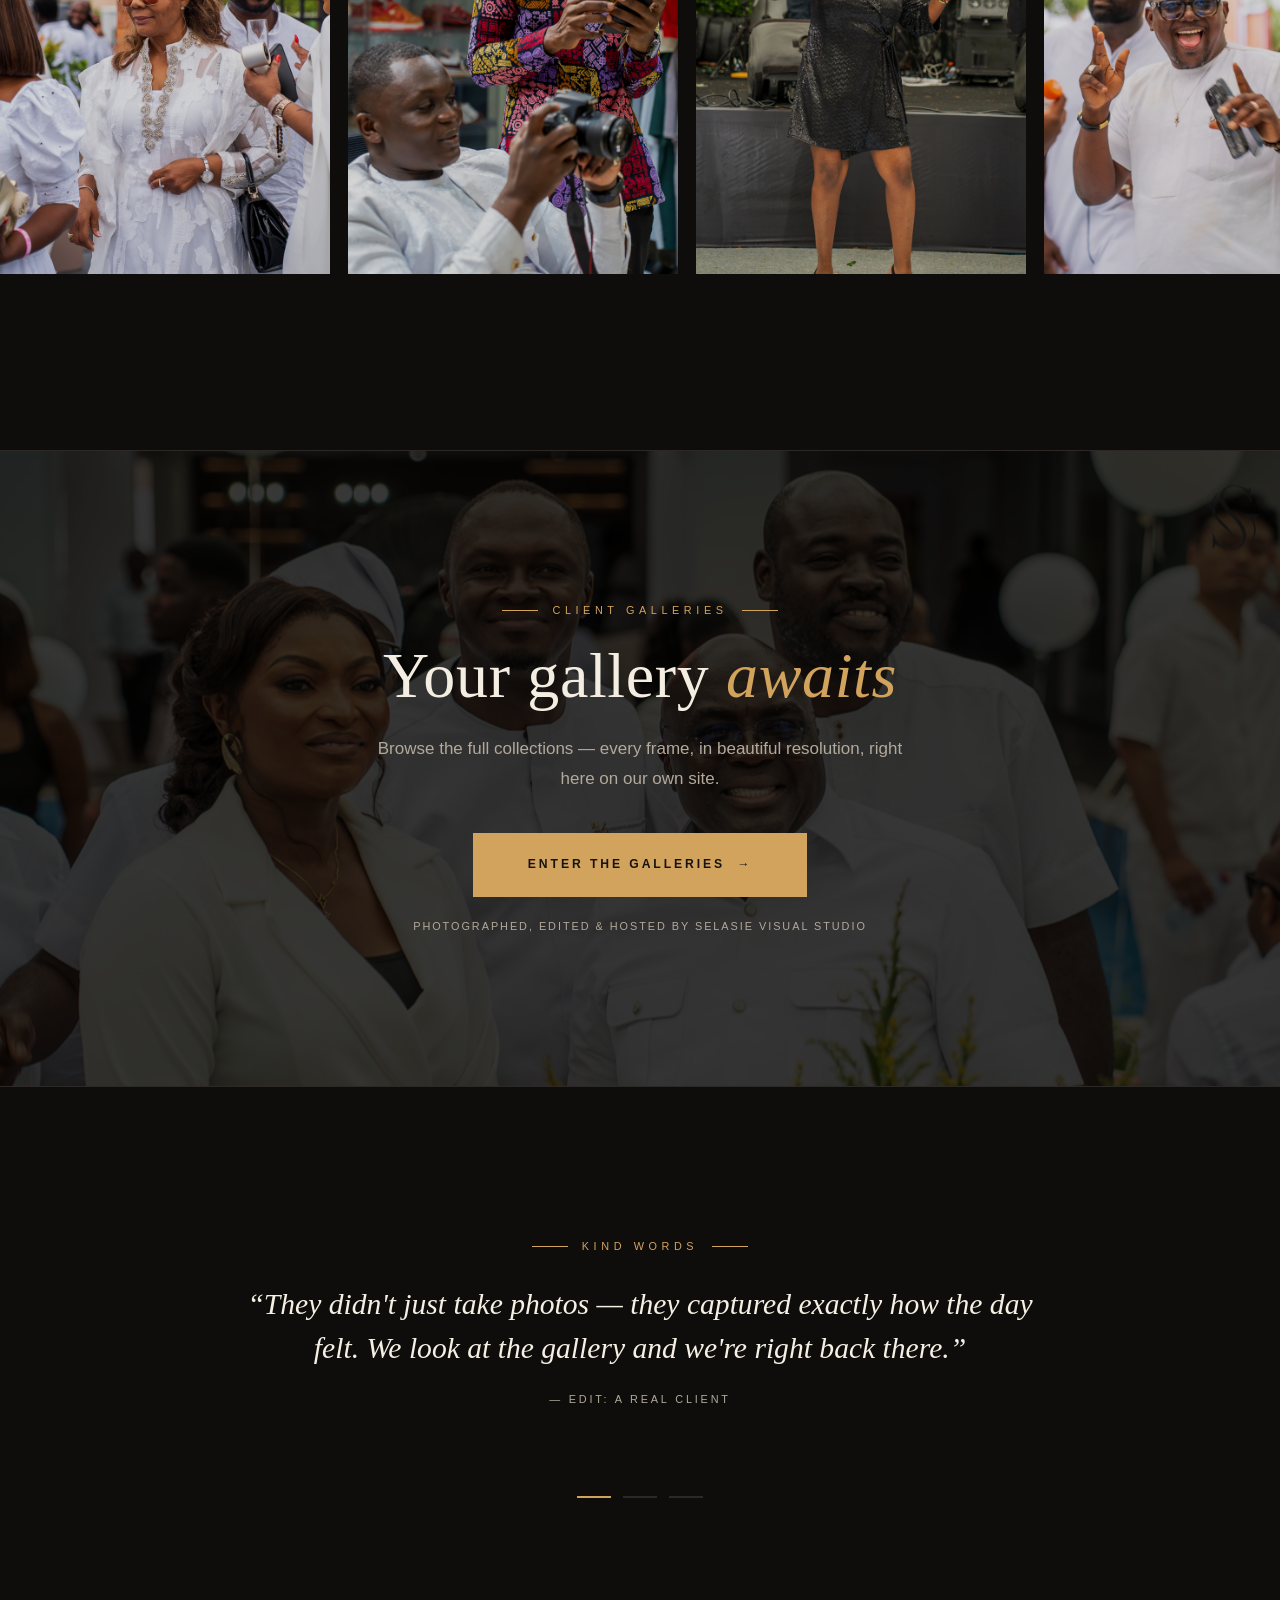
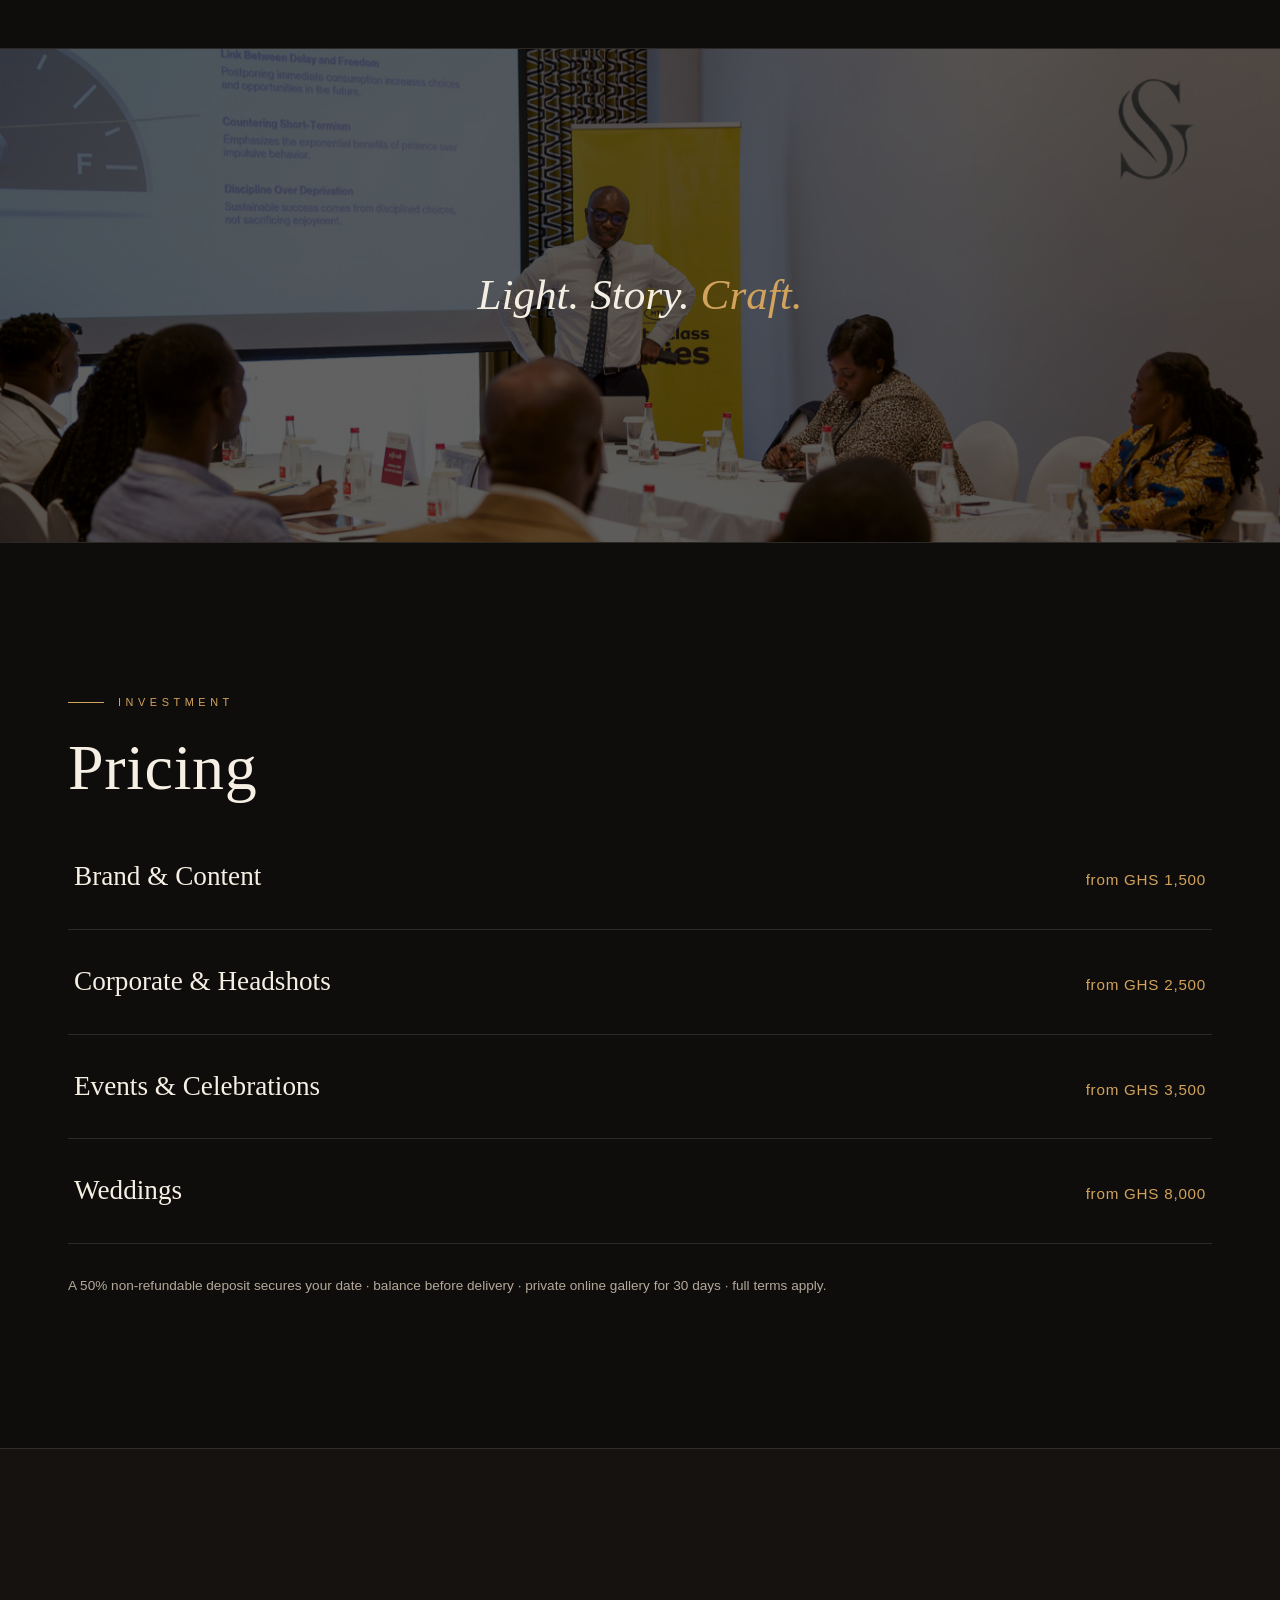
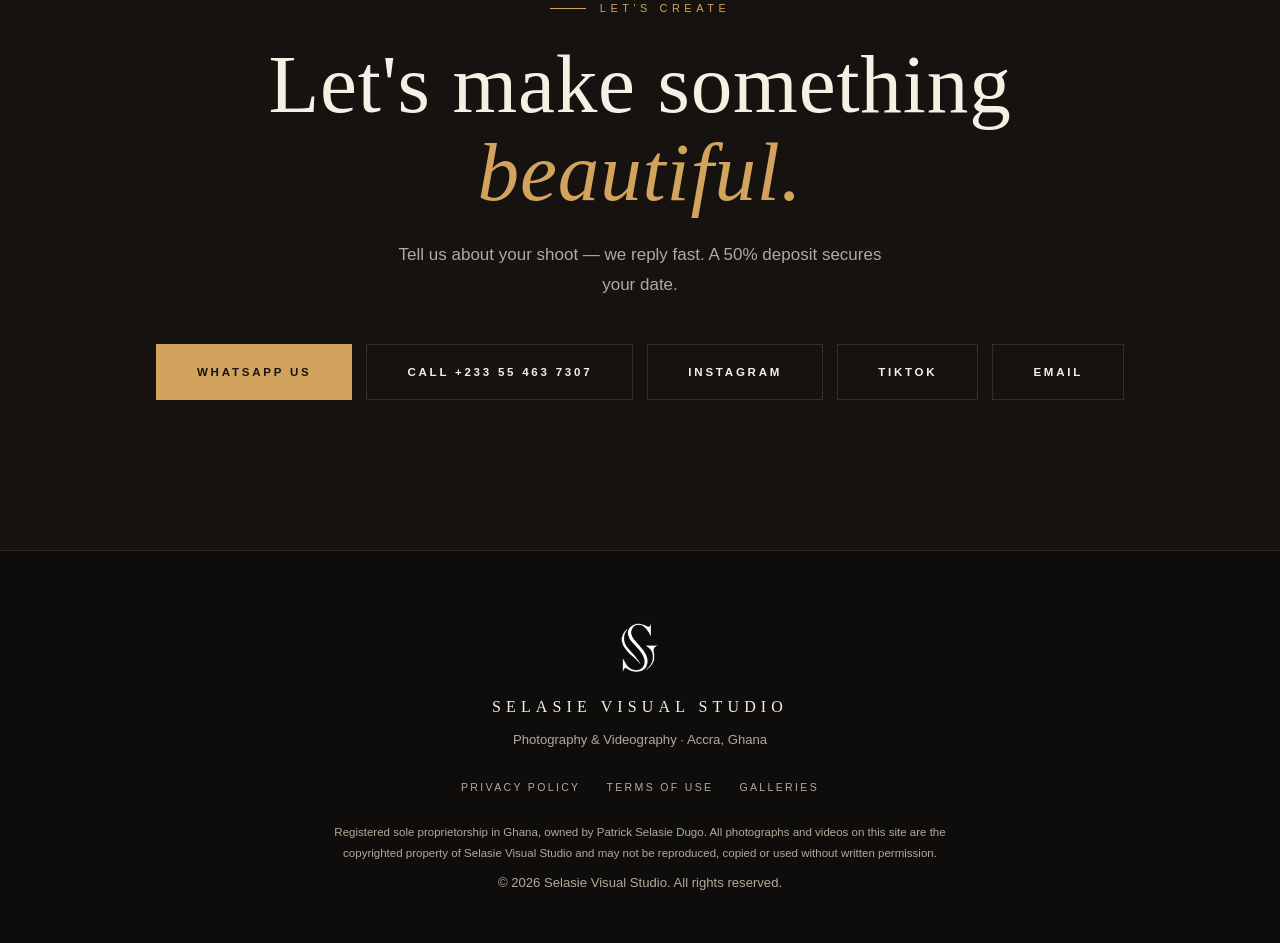
==== commit 82b13602: "Roadmap batch 1 (LOCAL ONLY - do not push until approved): hero slideshow, own interlude photos, no-" ====
--- a/index.html
+++ b/index.html
@@ -9,7 +9,7 @@
 <meta name="theme-color" content="#0f0d0b">
 <meta name="referrer" content="strict-origin-when-cross-origin">
 <script>try{document.documentElement.dataset.theme=localStorage.getItem('svs-theme')||'dark'}catch(e){}</script>
-<meta http-equiv="Content-Security-Policy" content="default-src 'self'; img-src 'self' https://images-pw.pixieset.com blob: data:; style-src 'self' 'unsafe-inline' https://fonts.googleapis.com; font-src https://fonts.gstatic.com; script-src 'self' 'unsafe-inline'; connect-src 'self'; object-src 'none'; base-uri 'self'; form-action 'self'; upgrade-insecure-requests">
+<meta http-equiv="Content-Security-Policy" content="default-src 'self'; img-src 'self' blob: data:; style-src 'self' 'unsafe-inline' https://fonts.googleapis.com; font-src https://fonts.gstatic.com; script-src 'self' 'unsafe-inline'; connect-src 'self'; object-src 'none'; base-uri 'self'; form-action 'self'; upgrade-insecure-requests">
 
 <!-- Social sharing -->
 <meta property="og:type" content="website">
@@ -40,7 +40,7 @@
 <style>
   :root{
     --bg:#0f0d0b; --bg2:#151210; --panel:#1c1815;
-    --ink:#f3ede2; --dim:#a99f91; --line:rgba(243,237,226,.09);
+    --ink:#f5efe4; --dim:#b3a99b; --line:rgba(243,237,226,.12);
     --gold:#d2a35d; --gold-soft:rgba(210,163,93,.16);
     --serif:'Cormorant Garamond',Georgia,serif;
     --sans:'Manrope',-apple-system,sans-serif;
@@ -120,7 +120,8 @@
   /* ═══ Hero ═══ */
   .hero{position:relative;height:100svh;min-height:640px;display:flex;align-items:flex-end;overflow:hidden;padding:0}
   .hero-media{position:absolute;inset:-8% 0;will-change:transform}
-  .hero-media img{width:100%;height:100%;object-fit:cover;filter:brightness(.52) saturate(.95) contrast(1.02);animation:heroIn 2.2s var(--ease) forwards;transform:scale(1.12)}
+  .hero-media img{position:absolute;top:0;left:0;width:100%;height:100%;object-fit:cover;filter:brightness(.52) saturate(.95) contrast(1.02);animation:heroIn 2.2s var(--ease) forwards;transform:scale(1.12);transition:opacity 2.2s var(--ease)}
+  .hero-media img.off{opacity:0}
   @keyframes heroIn{to{transform:scale(1)}}
   .hero-veil{position:absolute;inset:0;background:
     radial-gradient(120% 90% at 50% 110%,rgba(15,13,11,.92) 20%,transparent 60%),
@@ -178,9 +179,16 @@
   .svc-grid{display:grid;grid-template-columns:repeat(auto-fit,minmax(270px,1fr));gap:20px;margin-top:50px}
   .svc{position:relative;display:block;border:1px solid var(--line);padding:44px 32px;overflow:hidden;isolation:isolate;transition:border-color .4s,transform .5s var(--ease)}
   .svc:hover{border-color:var(--gold);transform:translateY(-8px)}
-  .svc .svc-bg{position:absolute;inset:0;z-index:-1;opacity:0;transition:opacity .6s var(--ease)}
-  .svc .svc-bg img{width:100%;height:100%;object-fit:cover;filter:brightness(.3) saturate(.9)}
+  .svc .svc-bg{position:absolute;inset:0;z-index:-1;opacity:0;transition:opacity .7s var(--ease);overflow:hidden}
+  .svc .svc-bg img{width:100%;height:100%;object-fit:cover;filter:brightness(.6) saturate(1.02);transform:scale(1.14);transition:transform 1.6s var(--ease)}
+  .svc .svc-bg::after{content:'';position:absolute;inset:0;background:linear-gradient(to top,rgba(15,13,11,.92) 10%,rgba(15,13,11,.5) 55%,rgba(15,13,11,.28))}
   .svc:hover .svc-bg{opacity:1}
+  .svc:hover .svc-bg img{transform:scale(1.03)}
+  .svc:hover{color:#f3ede2}
+  .svc:hover h3{color:#fff}
+  .svc:hover p{color:#ded6c9}
+  .svc:hover .price,.svc:hover .svc-n{color:#e8c68c}
+  .svc:hover .svc-go{color:#e8c68c}
   .svc-n{font-family:var(--serif);font-style:italic;color:var(--gold);font-size:1rem}
   .svc h3{font-family:var(--serif);font-weight:500;font-size:1.65rem;margin:14px 0 6px;line-height:1.15}
   .svc .price{font-size:.68rem;letter-spacing:.22em;text-transform:uppercase;color:var(--gold);margin-bottom:16px;font-weight:600}
@@ -188,6 +196,12 @@
   .svc-go{display:inline-flex;align-items:center;gap:9px;font-size:.66rem;letter-spacing:.24em;text-transform:uppercase;color:var(--dim);font-weight:600;transition:color .3s,gap .3s}
   .svc:hover .svc-go{color:var(--gold);gap:15px}
   .soon{margin-top:38px;font-family:var(--serif);font-style:italic;font-size:1.1rem;color:var(--dim)}
+
+  .g-card:hover{box-shadow:0 32px 70px rgba(0,0,0,.55)}
+  .svc:hover{box-shadow:0 24px 60px rgba(0,0,0,.5)}
+  html[data-theme="light"] .g-card:hover{box-shadow:0 32px 70px rgba(44,38,32,.28)}
+  html[data-theme="light"] .svc:hover{box-shadow:0 24px 60px rgba(44,38,32,.22)}
+  nav.scrolled{box-shadow:0 12px 40px rgba(0,0,0,.3)}
 
   /* ═══ Interludes — full-bleed image breaks between sections ═══ */
   .interlude{position:relative;height:clamp(340px,55vh,560px);overflow:hidden;display:flex;align-items:center;justify-content:center;text-align:center;border-top:1px solid var(--line);border-bottom:1px solid var(--line);padding:0 24px}
@@ -313,7 +327,7 @@
 
 <header class="hero" id="top">
   <div class="hero-media" data-plx="0.18">
-    <img src="https://images-pw.pixieset.com/site/BydGR0/Z1Vy0m/_DSC0846-1e7d8526-1500.jpeg" alt="Live band performing at a celebration photographed by Selasie Visual Studio in Accra, Ghana" fetchpriority="high">
+    <img src="photos/1-hero/Music.jpg" alt="Live band performing at a celebration photographed by Selasie Visual Studio in Accra, Ghana" fetchpriority="high">
   </div>
   <div class="hero-veil"></div>
   <div class="hero-in">
@@ -349,8 +363,8 @@
       <a class="tlink" href="#services">What we do <span class="arr">→</span></a>
     </div>
     <div class="about-media rv">
-      <div class="wipe"><img class="main" src="https://images-pw.pixieset.com/site/BydGR0/LMwO41/_DSC0939-325920ea-1500.jpg" alt="Guests celebrating at an event covered by Selasie Visual Studio in Accra" loading="lazy"></div>
-      <div class="float" data-plx="-0.06"><img src="https://images-pw.pixieset.com/site/BydGR0/K6VmP1/_DSC1136-9622d749-1500.jpg" alt="Portrait of Director Ash by Selasie Visual Studio" loading="lazy"></div>
+      <div class="wipe"><img class="main" src="photos/2-about/Happy.jpg" alt="Guests celebrating at an event covered by Selasie Visual Studio in Accra" loading="lazy"></div>
+      <div class="float" data-plx="-0.06"><img src="photos/2-about/party.jpg" alt="Portrait of Director Ash by Selasie Visual Studio" loading="lazy"></div>
     </div>
   </div>
 </div></section>
@@ -366,7 +380,7 @@
 </div></section>
 
 <div class="interlude" aria-hidden="true">
-  <div class="bg" data-plx="0.14"><img src="https://images-pw.pixieset.com/site/BydGR0/9zq3me/_DSC0884-939c66fa-1500.jpg" alt="" loading="lazy"></div>
+  <div class="bg" data-plx="0.14"><img src="photos/4-film-strip/File 3.jpg" alt="" loading="lazy"></div>
   <q>Every frame, a feeling <em>kept.</em></q>
 </div>
 
@@ -375,16 +389,16 @@
   <h2 class="h2 rv">Services</h2>
   <div class="svc-grid" id="svcGrid">
     <a class="svc rv" href="#contact">
-      <div class="svc-bg"><img src="https://images-pw.pixieset.com/site/BydGR0/QymnKW/_DSC9951-c776dcf4-1500.jpeg" alt="" loading="lazy"></div>
+      <div class="svc-bg"><img src="photos/3-services/1.JPG" alt="" loading="lazy"></div>
       <span class="svc-n">01</span><h3>Brand &amp; Content</h3><div class="price">from GHS 1,500</div><p>Restaurant and brand imagery that makes people stop scrolling — half-day shoots, monthly retainers available.</p><span class="svc-go">Book this →</span></a>
     <a class="svc rv" href="#contact">
-      <div class="svc-bg"><img src="https://images-pw.pixieset.com/site/BydGR0/K6VyGA/_DSC9683-057b8e99-1500.jpeg" alt="" loading="lazy"></div>
+      <div class="svc-bg"><img src="photos/3-services/2.JPG" alt="" loading="lazy"></div>
       <span class="svc-n">02</span><h3>Corporate &amp; Headshots</h3><div class="price">from GHS 2,500</div><p>Headshots and workplace photography that make your team look like themselves — at their very best.</p><span class="svc-go">Book this →</span></a>
     <a class="svc rv" href="#contact">
-      <div class="svc-bg"><img src="https://images-pw.pixieset.com/site/BydGR0/0Yq4Wv/_DSC0777-f7ca0cfc-1500.jpg" alt="" loading="lazy"></div>
+      <div class="svc-bg"><img src="photos/3-services/3.jpg" alt="" loading="lazy"></div>
       <span class="svc-n">03</span><h3>Events &amp; Celebrations</h3><div class="price">from GHS 3,500</div><p>Birthdays, launches and milestones — the candid in-between moments and every key set-piece.</p><span class="svc-go">Book this →</span></a>
     <a class="svc rv" href="#contact">
-      <div class="svc-bg"><img src="https://images-pw.pixieset.com/site/BydGR0/QymbME/_DSC0606-09c93b44-1500.jpg" alt="" loading="lazy"></div>
+      <div class="svc-bg"><img src="photos/3-services/4.jpg" alt="" loading="lazy"></div>
       <span class="svc-n">04</span><h3>Weddings</h3><div class="price">from GHS 8,000</div><p>Your day, captured with care — timeless coverage, 300+ images, film and album add-ons.</p><span class="svc-go">Book this →</span></a>
   </div>
   <p class="soon rv" id="soonLine">Coming soon — hybrid wedding films &amp; 360° virtual tours</p>
@@ -396,8 +410,8 @@
   <div class="work-grid">
 
     <!-- GALLERY CARD 1 -->
-    <a class="g-card gc1 rv tilt" href="gallery.html?g=julius-debrah-60th">
-      <div class="frame wipe"><img src="https://images-pw.pixieset.com/site/BydGR0/RQOYGj/_DSC0710-55c32621-1500.jpg" alt="Hon. Julius Debrah 60th birthday celebration — event photography in Accra by Selasie Visual Studio" loading="lazy"></div>
+    <a class="g-card gc1 rv tilt" href="gallery.html?g=julius-debrah-60th-birthday">
+      <div class="frame wipe"><img src="photos/galleries/Events/Julius Debrah 60th Birthday/File 1.jpg" alt="Hon. Julius Debrah 60th birthday celebration — event photography in Accra by Selasie Visual Studio" loading="lazy"></div>
       <div class="g-veil"></div>
       <div class="g-info">
         <div class="g-cat">Events</div>
@@ -408,7 +422,7 @@
 
     <!-- GALLERY CARD 2 -->
     <a class="g-card gc2 rv tilt" href="gallery.html?g=director-ash">
-      <div class="frame wipe"><img src="https://images-pw.pixieset.com/site/BydGR0/K6VmP1/_DSC1136-9622d749-1500.jpg" alt="Director Ash portrait session at Kicks and Clothes Temple — portrait photography in Accra by Selasie Visual Studio" loading="lazy"></div>
+      <div class="frame wipe"><img src="photos/galleries/Portraits/Director Ash/File 1.jpg" alt="Director Ash portrait session at Kicks and Clothes Temple — portrait photography in Accra by Selasie Visual Studio" loading="lazy"></div>
       <div class="g-veil"></div>
       <div class="g-info">
         <div class="g-cat">Portraits</div>
@@ -418,8 +432,8 @@
     </a>
 
     <!-- GALLERY CARD 3 -->
-    <a class="g-card gc3 rv tilt" href="gallery.html?g=mtn-masterclass">
-      <div class="frame wipe"><img src="https://images-pw.pixieset.com/site/BydGR0/QymnKW/_DSC9951-c776dcf4-1500.jpeg" alt="MTN Ghana Wealth and Wellness Masterclass — corporate event photography in Accra by Selasie Visual Studio" loading="lazy"></div>
+    <a class="g-card gc3 rv tilt" href="gallery.html?g=mtn-ghana-masterclass">
+      <div class="frame wipe"><img src="photos/galleries/Brands & Corporate/MTN Ghana Masterclass/File 1.JPG" alt="MTN Ghana Wealth and Wellness Masterclass — corporate event photography in Accra by Selasie Visual Studio" loading="lazy"></div>
       <div class="g-veil"></div>
       <div class="g-info">
         <div class="g-cat">Brands &amp; Corporate</div>
@@ -439,17 +453,17 @@
     <span class="hint rv">Drag / scroll →</span>
   </div>
   <div class="strip-track" id="strip">
-    <a class="frame-card" href="gallery.html?g=julius-debrah-60th"><img src="https://images-pw.pixieset.com/site/BydGR0/0Yq4Wv/_DSC0777-f7ca0cfc-1500.jpg" alt="Celebration moment photographed by Selasie Visual Studio" loading="lazy"></a>
-    <a class="frame-card" href="gallery.html?g=director-ash"><img src="https://images-pw.pixieset.com/site/BydGR0/rDPALR/_DSC1129-6a492a64-1500.jpg" alt="Portrait frame by Selasie Visual Studio" loading="lazy"></a>
-    <a class="frame-card" href="gallery.html?g=mtn-masterclass"><img src="https://images-pw.pixieset.com/site/BydGR0/abJ0mQ/_DSC9899-66b39ae4-1500.jpeg" alt="Corporate masterclass frame by Selasie Visual Studio" loading="lazy"></a>
-    <a class="frame-card" href="gallery.html?g=julius-debrah-60th"><img src="https://images-pw.pixieset.com/site/BydGR0/M7nz01/_DSC0876-19dec795-1500.jpg" alt="Guests at a milestone celebration by Selasie Visual Studio" loading="lazy"></a>
-    <a class="frame-card" href="gallery.html?g=director-ash"><img src="https://images-pw.pixieset.com/site/BydGR0/3kq493/_DSC1139-63aa668c-1500.jpg" alt="Studio portrait frame by Selasie Visual Studio" loading="lazy"></a>
-    <a class="frame-card" href="gallery.html?g=mtn-masterclass"><img src="https://images-pw.pixieset.com/site/BydGR0/Z15JPM/_DSC9469-73a67cf3-1500.jpeg" alt="Keynote moment at MTN Ghana masterclass by Selasie Visual Studio" loading="lazy"></a>
+    <a class="frame-card" href="gallery.html?g=julius-debrah-60th-birthday"><img src="photos/4-film-strip/File 1.jpg" alt="Celebration moment photographed by Selasie Visual Studio" loading="lazy"></a>
+    <a class="frame-card" href="gallery.html?g=director-ash"><img src="photos/4-film-strip/File 2.jpg" alt="Portrait frame by Selasie Visual Studio" loading="lazy"></a>
+    <a class="frame-card" href="gallery.html?g=mtn-ghana-masterclass"><img src="photos/4-film-strip/File 3.jpg" alt="Corporate masterclass frame by Selasie Visual Studio" loading="lazy"></a>
+    <a class="frame-card" href="gallery.html?g=julius-debrah-60th-birthday"><img src="photos/4-film-strip/File 4.jpg" alt="Guests at a milestone celebration by Selasie Visual Studio" loading="lazy"></a>
+    <a class="frame-card" href="gallery.html?g=director-ash"><img src="photos/4-film-strip/File 5.jpg" alt="Studio portrait frame by Selasie Visual Studio" loading="lazy"></a>
+    <a class="frame-card" href="gallery.html?g=mtn-ghana-masterclass"><img src="photos/4-film-strip/File 6.jpg" alt="Keynote moment at MTN Ghana masterclass by Selasie Visual Studio" loading="lazy"></a>
   </div>
 </section>
 
 <section id="galleries" class="gallery">
-  <div class="bgimg" data-plx="0.12"><img src="https://images-pw.pixieset.com/site/BydGR0/61R4Yn/_DSC0818-eb694566-1500.jpg" alt="" loading="lazy"></div>
+  <div class="bgimg" data-plx="0.12"><img src="photos/galleries/Events/Julius Debrah 60th Birthday/File 6.jpg" alt="" loading="lazy"></div>
   <div class="wrap rv">
     <p class="eyebrow">Client galleries</p>
     <h2 class="h2">Your gallery <em>awaits</em></h2>
@@ -471,7 +485,7 @@
 </div></section>
 
 <div class="interlude" aria-hidden="true">
-  <div class="bg" data-plx="0.14"><img src="https://images-pw.pixieset.com/site/BydGR0/1VqnWa/_DSC9804-6d2c5ce9-1500.jpeg" alt="" loading="lazy"></div>
+  <div class="bg" data-plx="0.14"><img src="photos/galleries/Brands & Corporate/MTN Ghana Masterclass/File 2.JPG" alt="" loading="lazy"></div>
   <q>Light. Story. <em>Craft.</em></q>
 </div>
 
@@ -710,7 +724,28 @@
     if(d.contact){ T('ctL1',d.contact.line1); T('ctL2',d.contact.line2); T('ctSub',d.contact.sub); }
   }catch(e){ /* local preview — keep built-in text */ }
 }
-Promise.all([hydratePhotos(), hydrateText()]).then(() => { wireVisuals(document); initCarousel(); });
+function initHeroSlideshow(){
+  if(reduced) return;
+  const media = document.querySelector('.hero-media');
+  const base = media && media.querySelector('img');
+  if(!base) return;
+  const extras = [...document.querySelectorAll('#strip img')].map(i => i.getAttribute('src'))
+    .filter(s => s && s !== base.getAttribute('src')).slice(0, 2);
+  if(!extras.length) return;
+  const slides = [base];
+  extras.forEach(src => {
+    const im = document.createElement('img');
+    im.src = src; im.alt = ''; im.className = 'off'; im.setAttribute('aria-hidden','true');
+    media.appendChild(im); slides.push(im);
+  });
+  let cur = 0;
+  setInterval(() => {
+    slides[cur].classList.add('off');
+    cur = (cur + 1) % slides.length;
+    slides[cur].classList.remove('off');
+  }, 7000);
+}
+Promise.all([hydratePhotos(), hydrateText()]).then(() => { wireVisuals(document); initCarousel(); initHeroSlideshow(); });
 
 /* Film strip — drag to scroll */
 const strip = document.getElementById('strip');
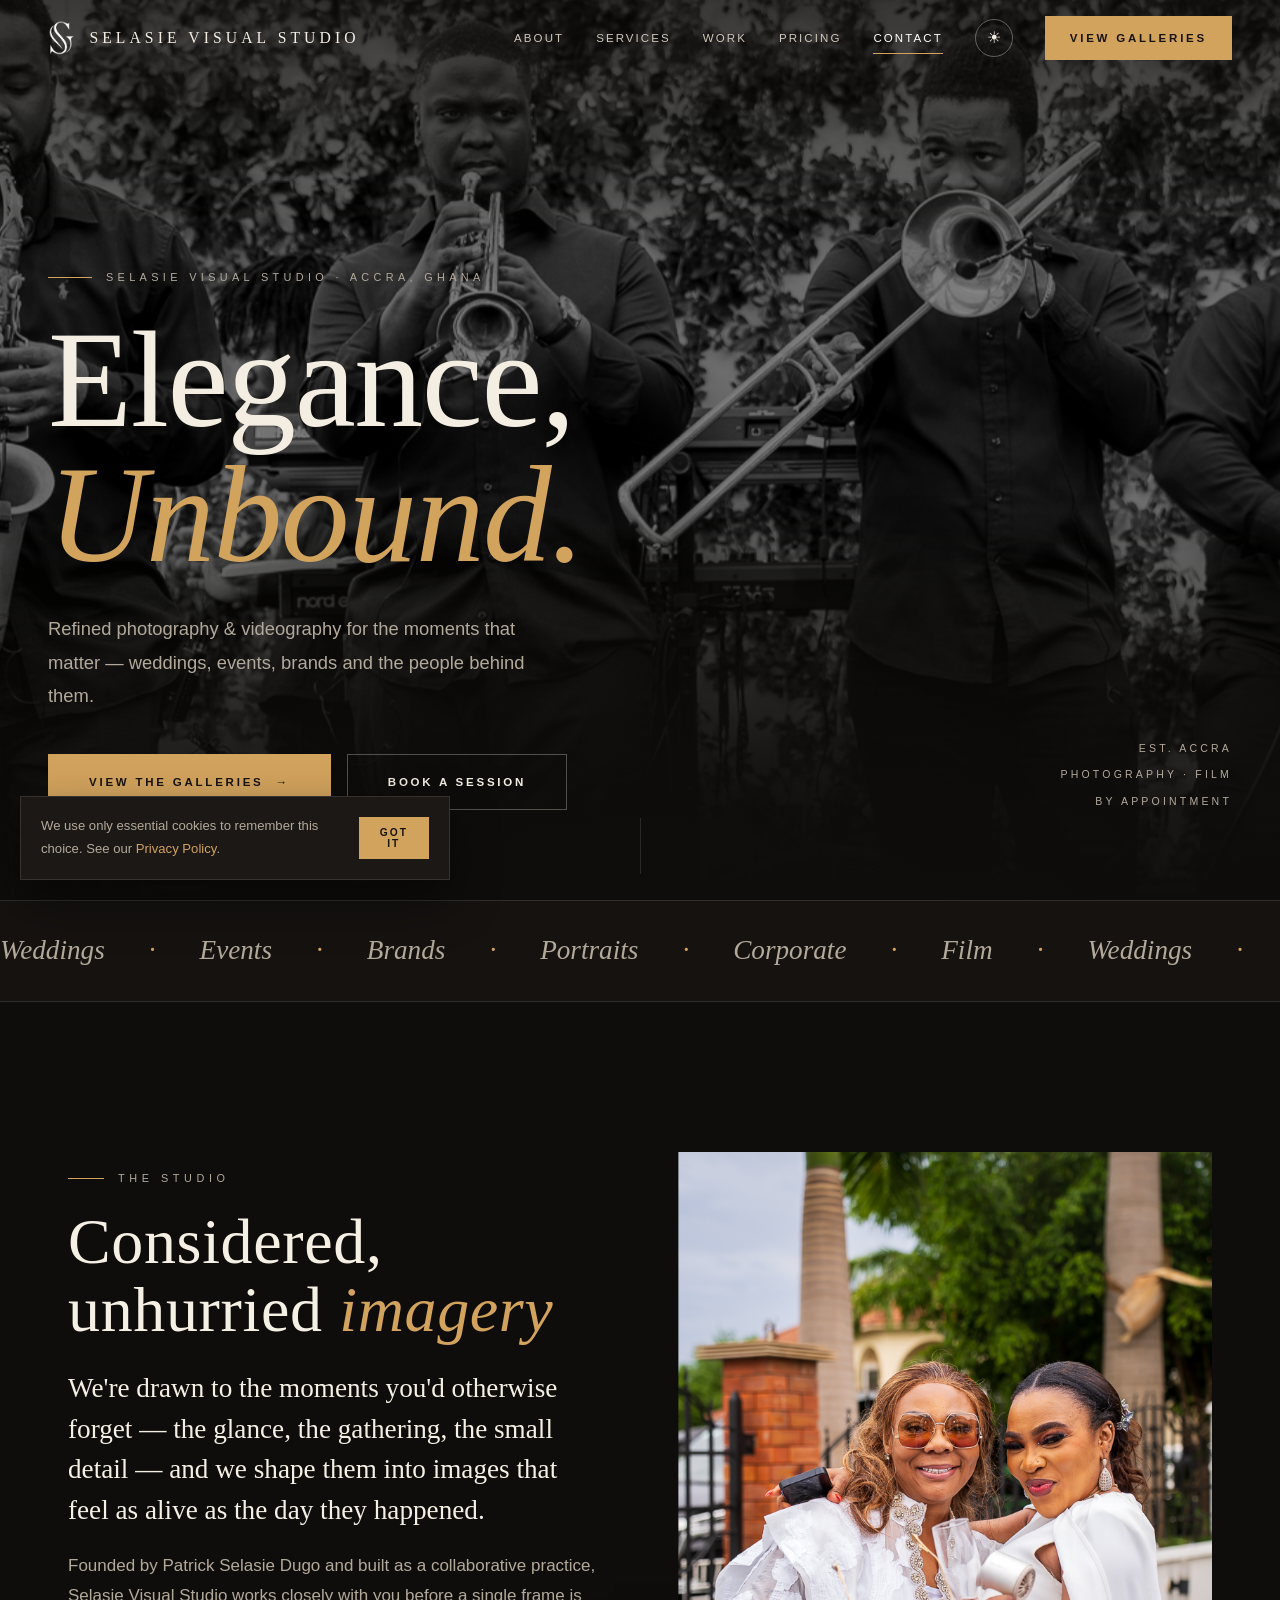
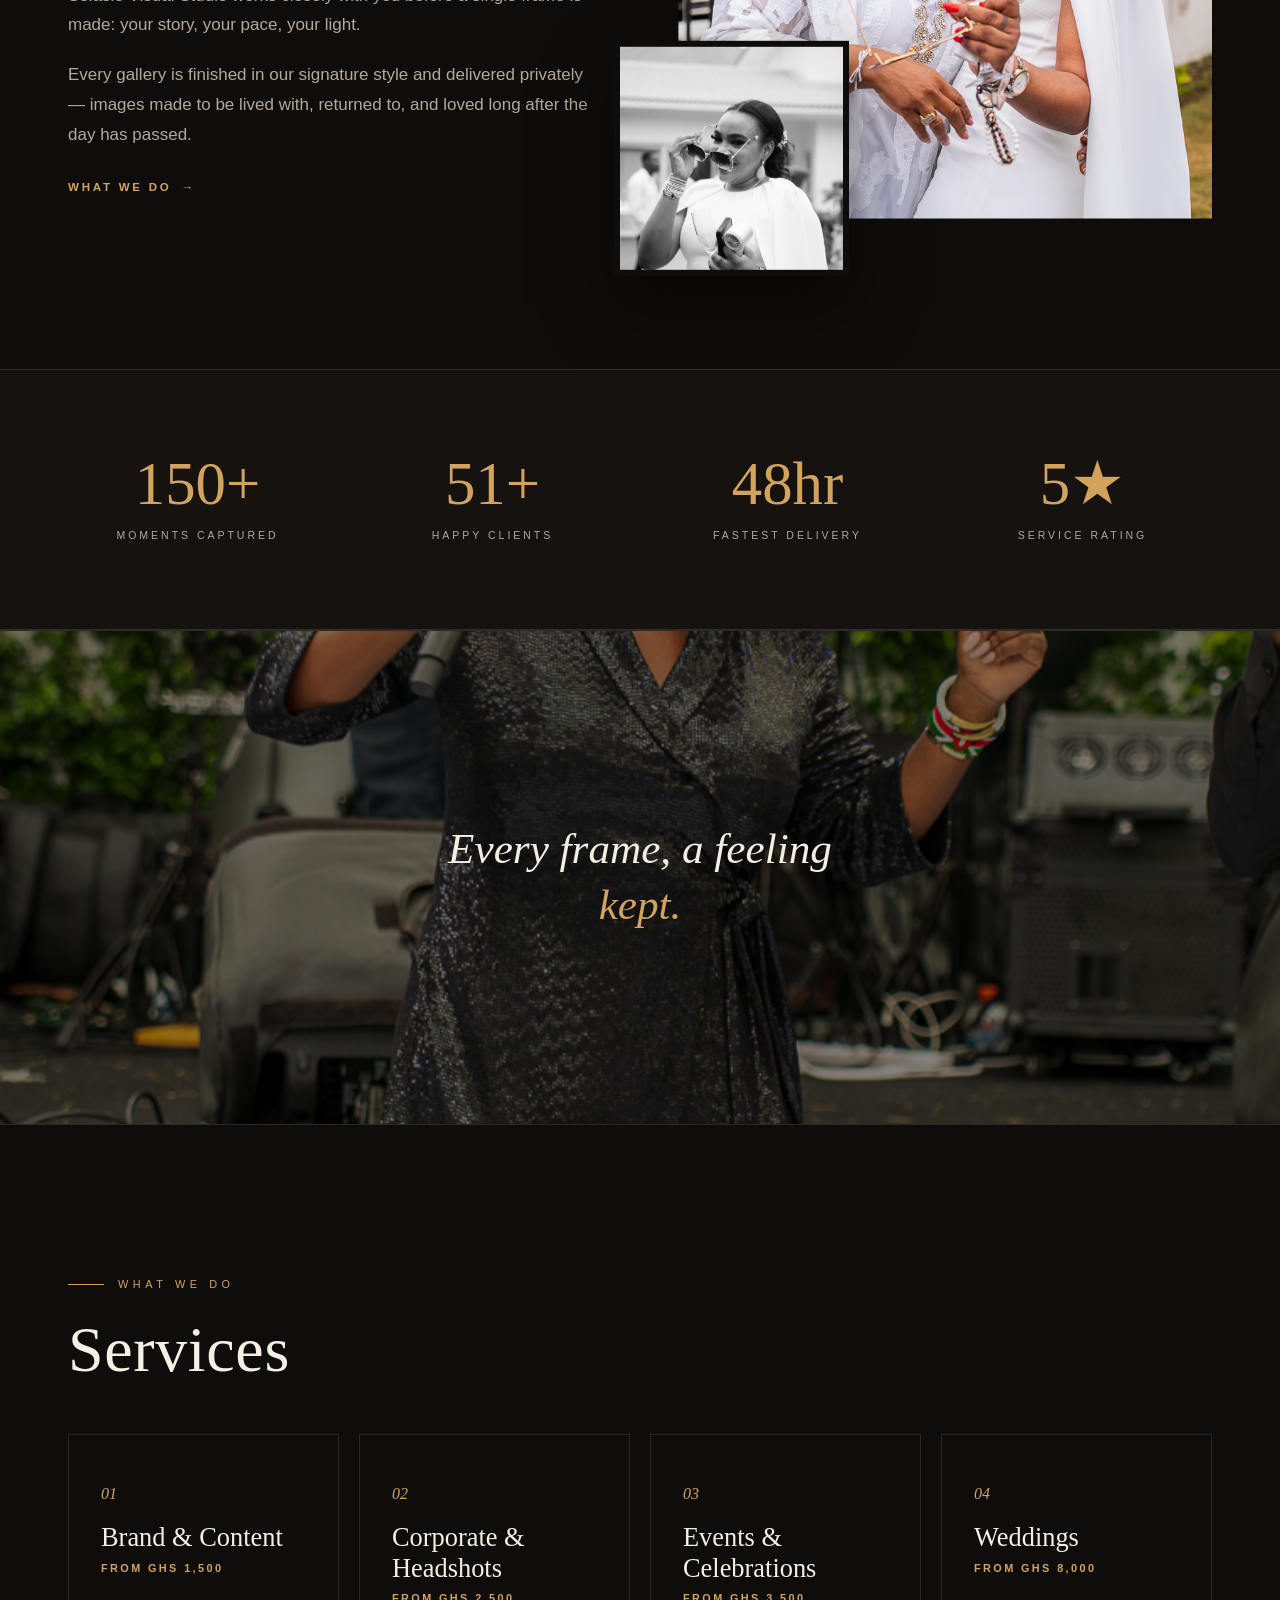
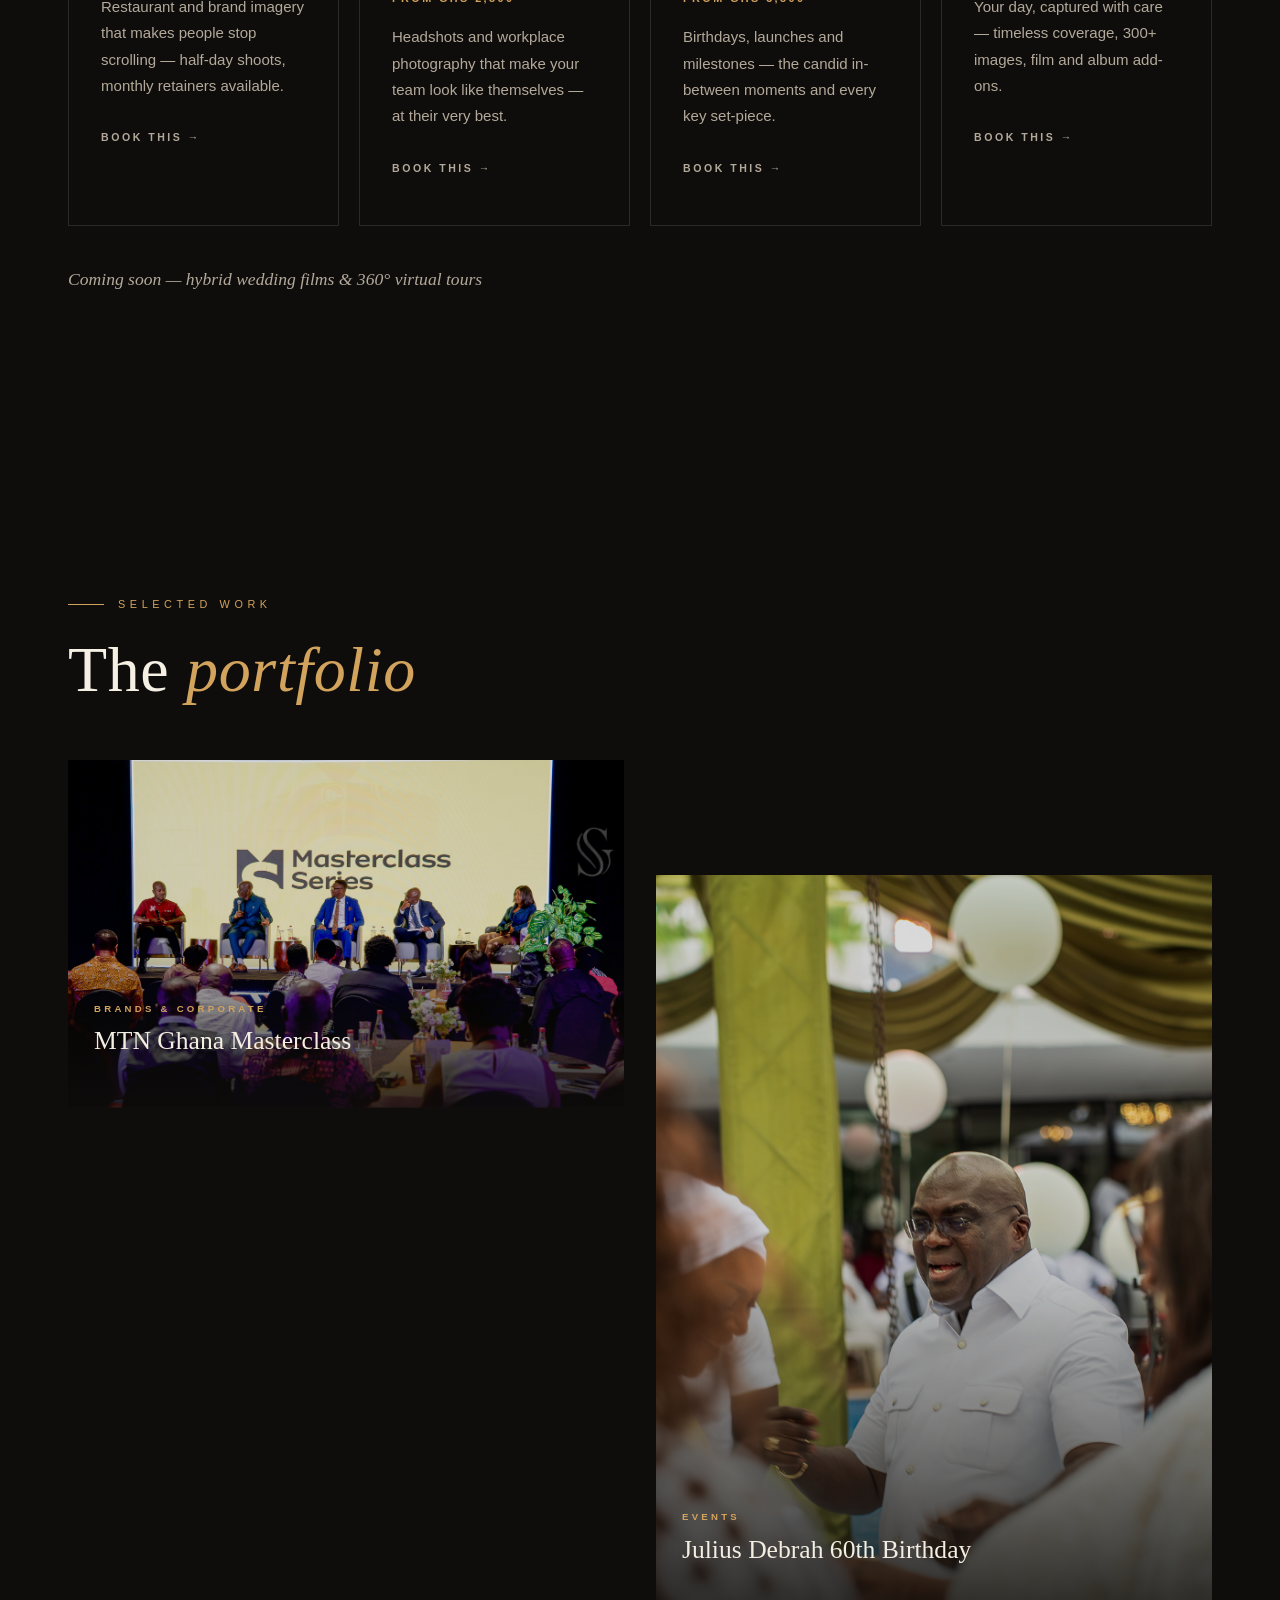
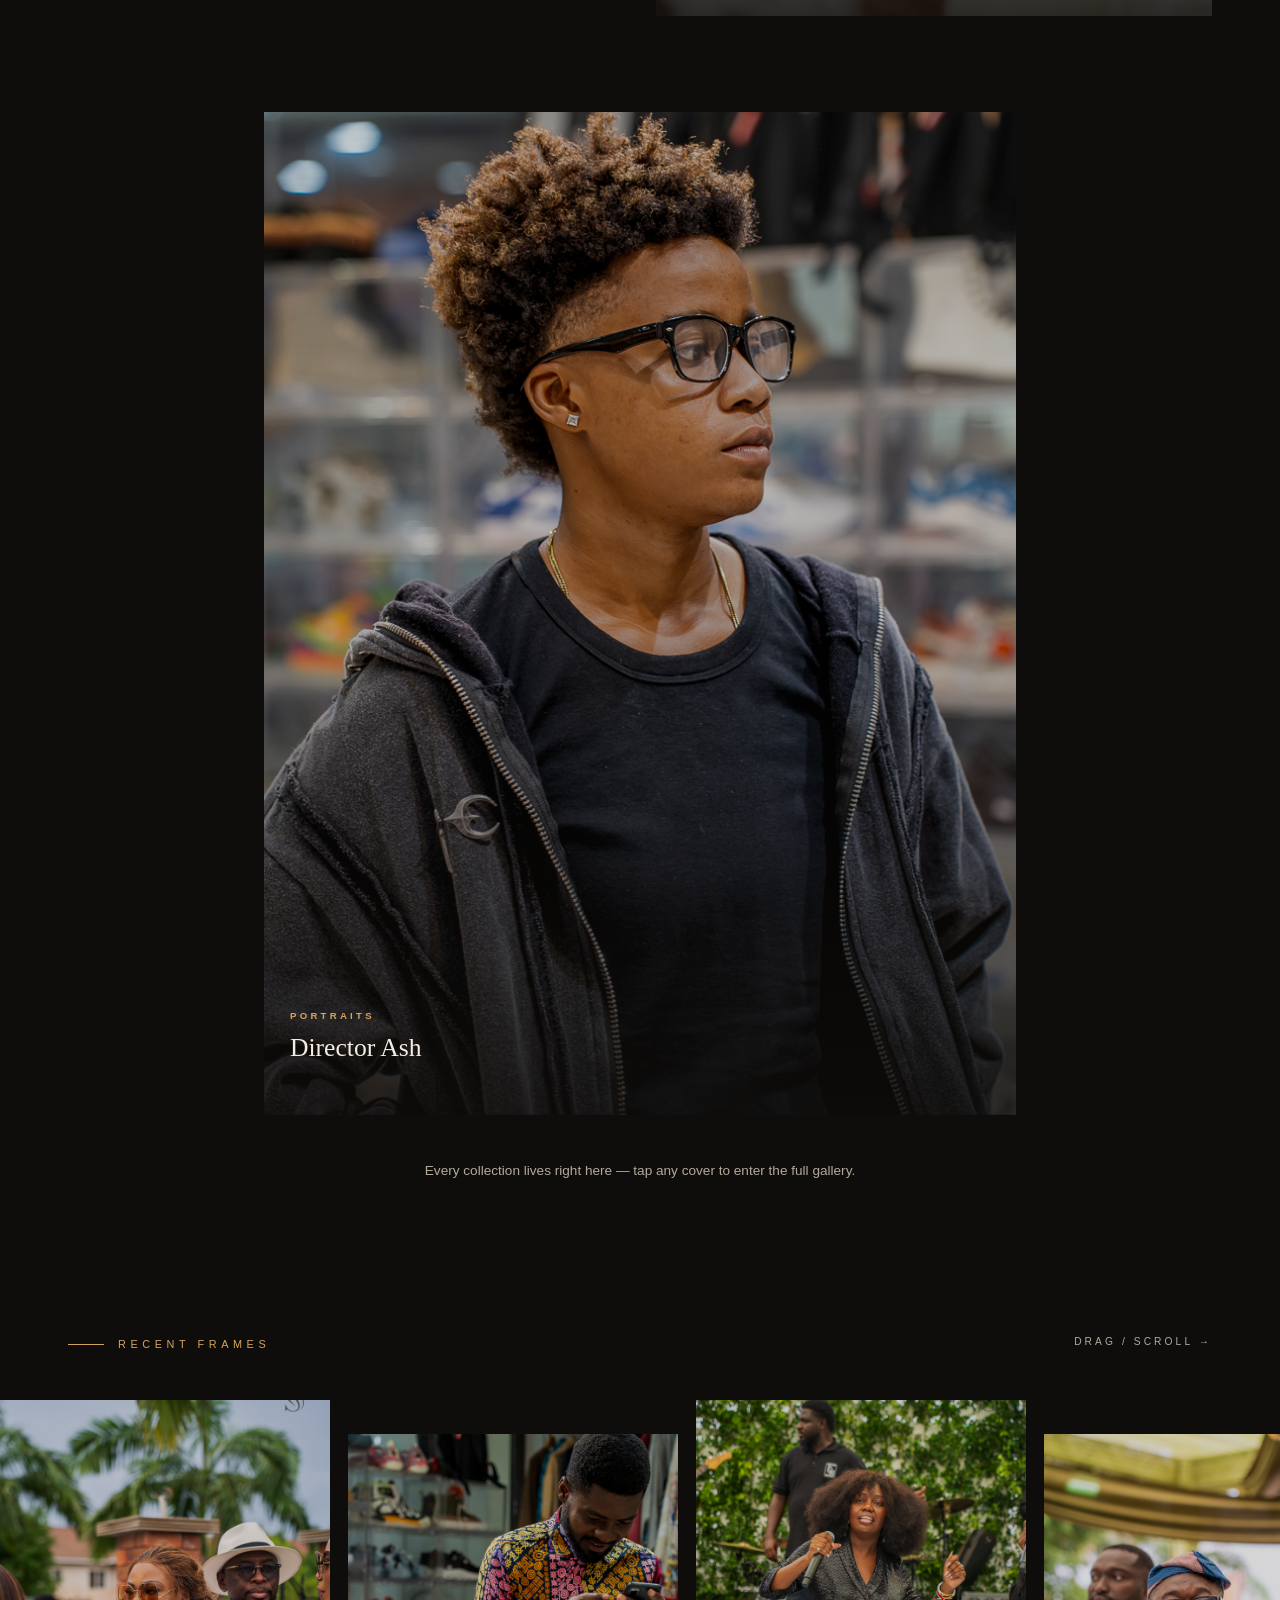
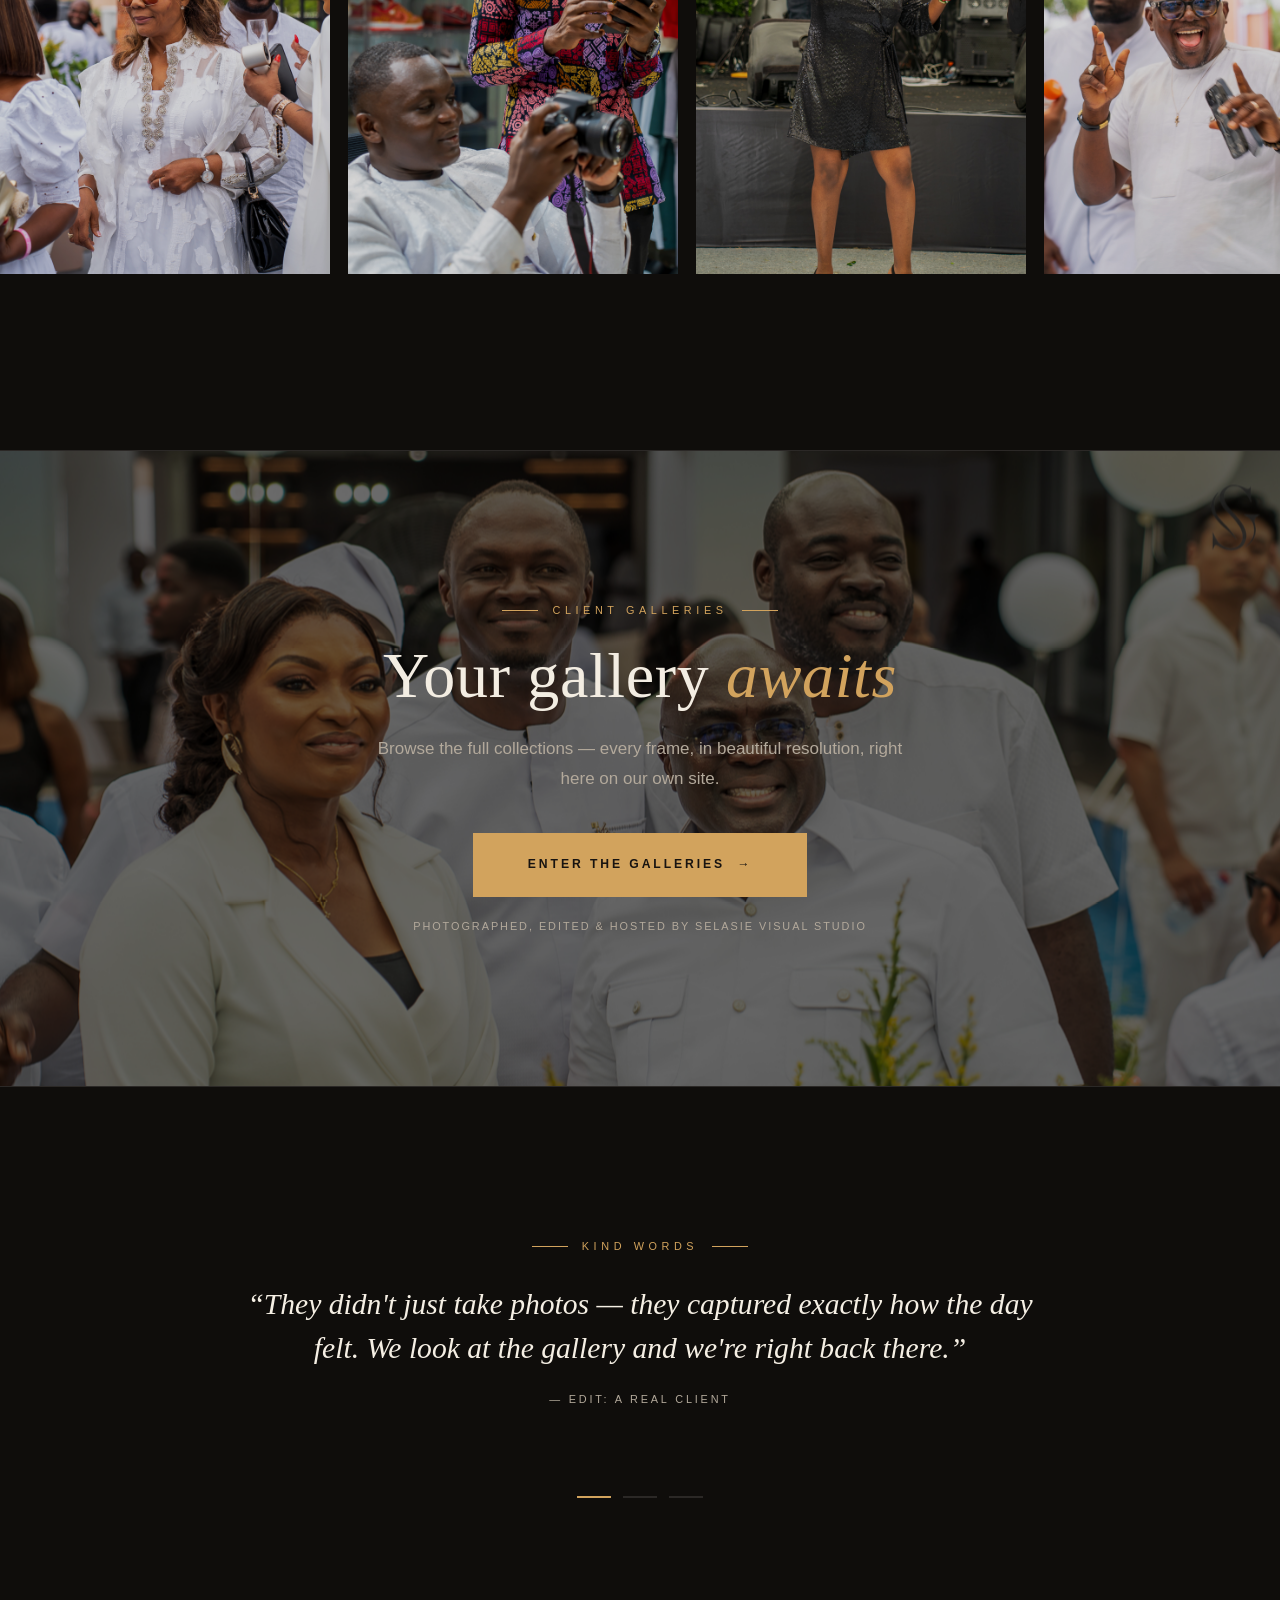
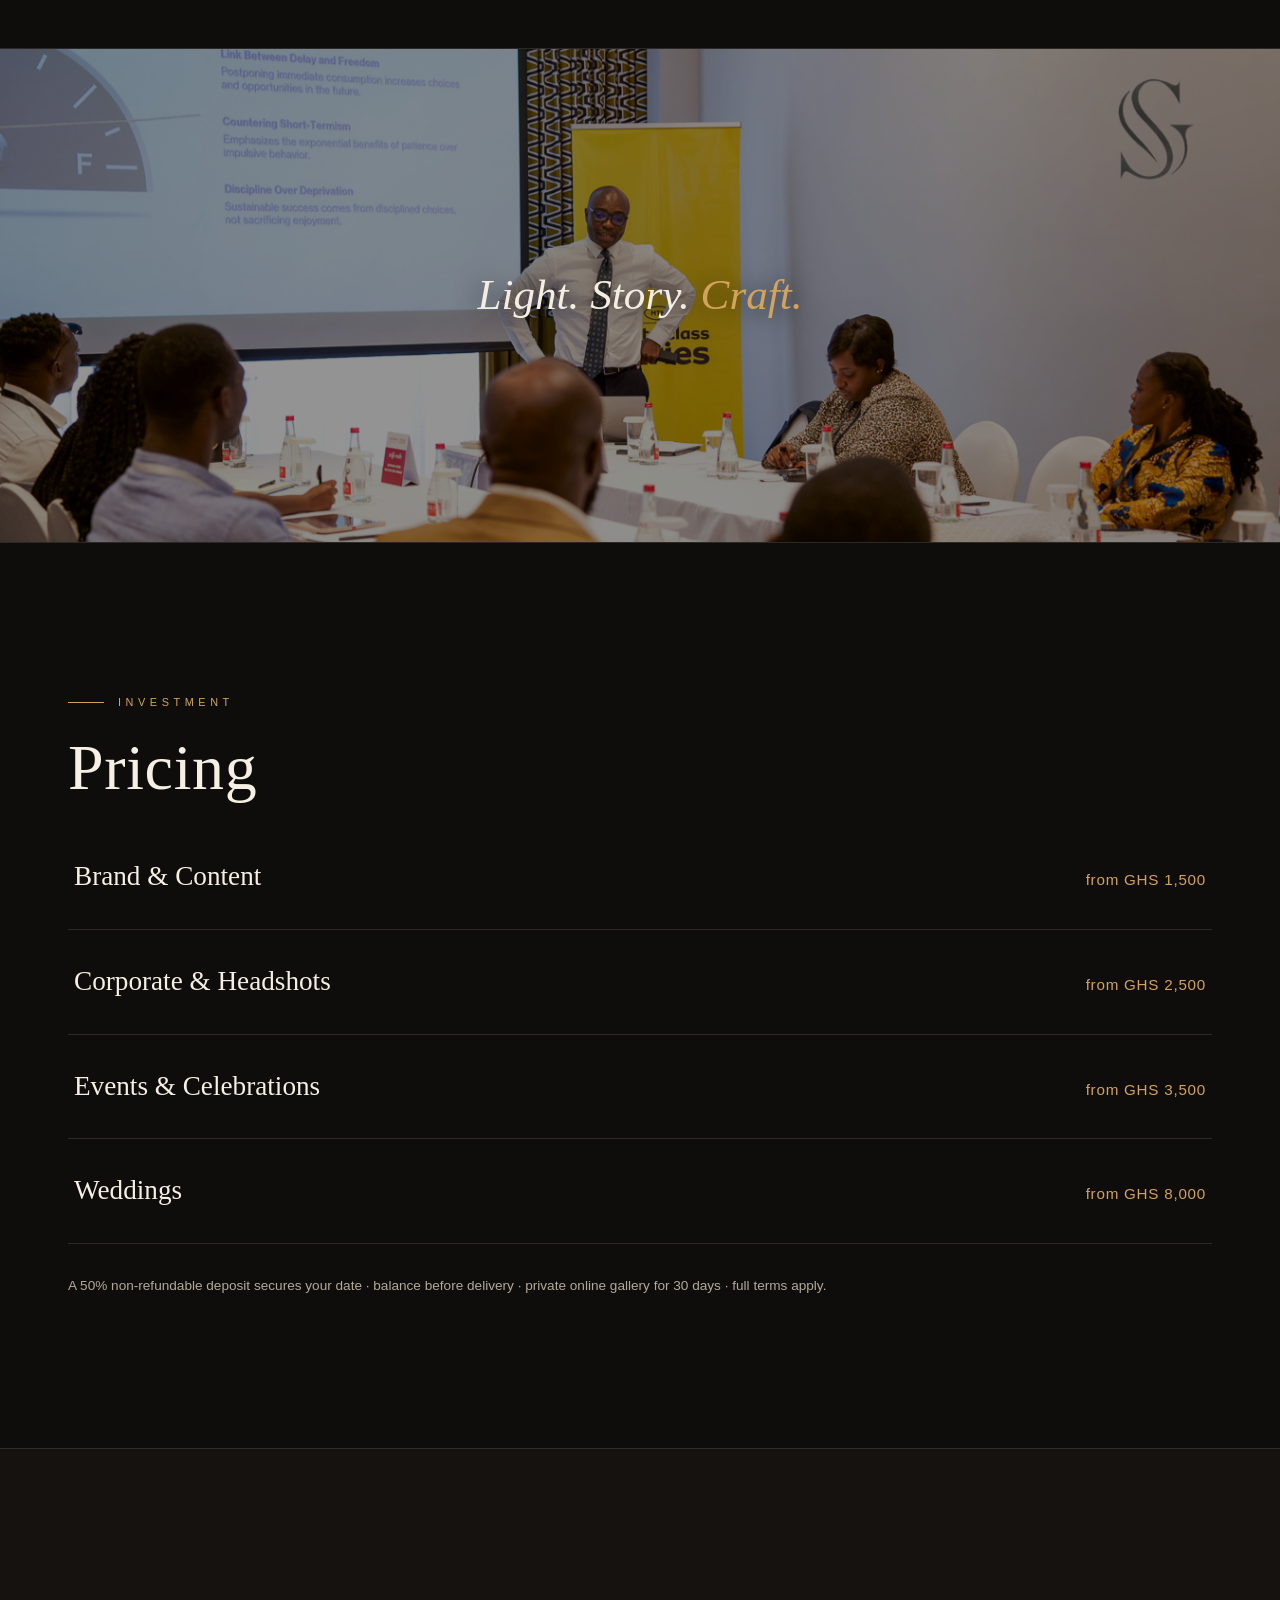
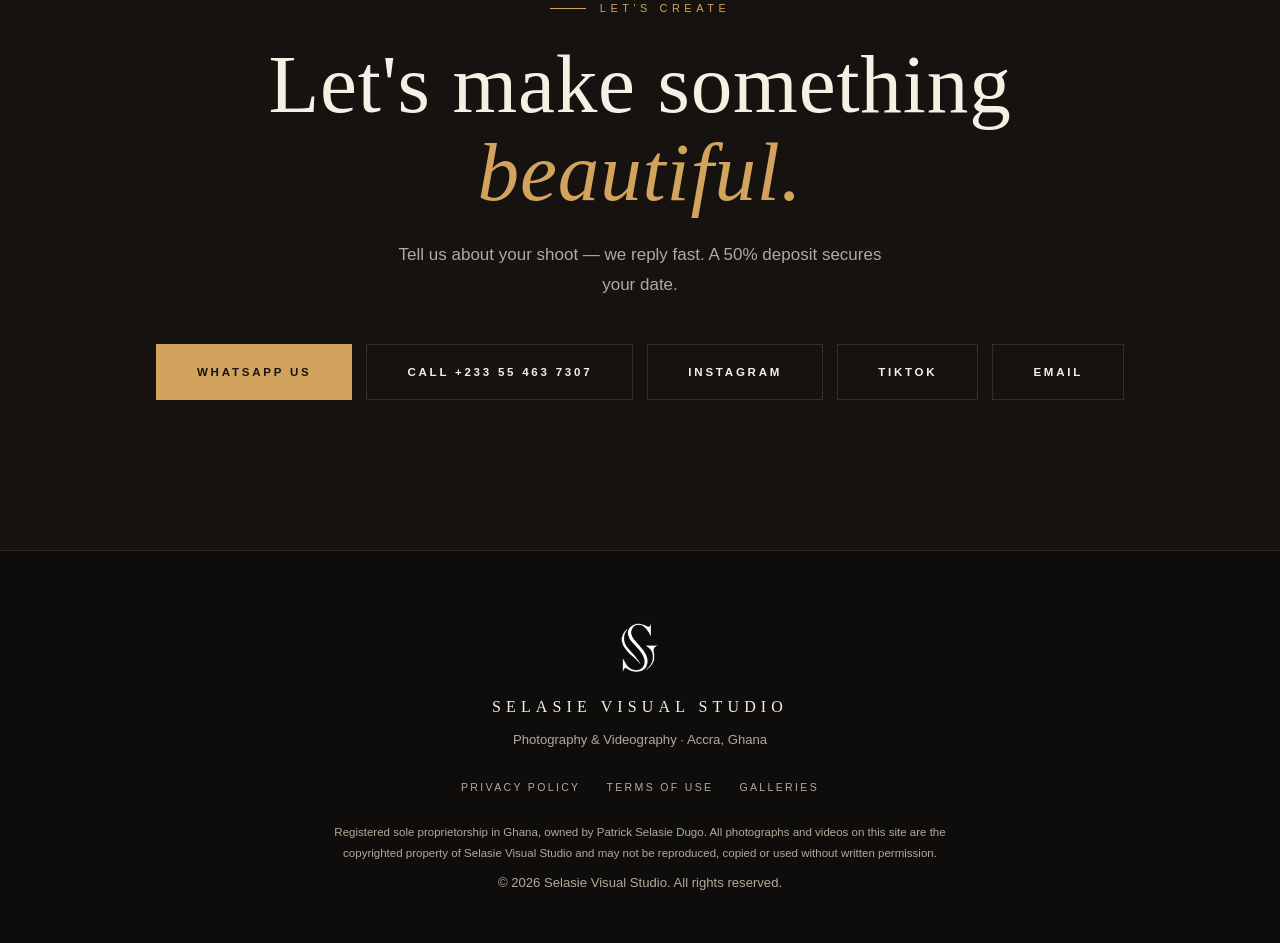
==== commit 267fdd2f: "Fix: light-mode readability (nav over hero, weights, darker ink) + interlude/gallery-band photos vis" ====
--- a/index.html
+++ b/index.html
@@ -48,8 +48,8 @@
   }
   html[data-theme="light"]{
     --bg:#f7f3ec; --bg2:#f1ebdf; --panel:#ffffff;
-    --ink:#2c2620; --dim:#857868; --line:rgba(44,38,32,.14);
-    --gold:#a5793f; --gold-soft:rgba(165,121,63,.14);
+    --ink:#241f19; --dim:#6b5e4f; --line:rgba(44,38,32,.16);
+    --gold:#9c7038; --gold-soft:rgba(156,112,56,.14);
   }
   .theme-btn{background:none;border:1px solid var(--line);color:var(--ink);width:38px;height:38px;border-radius:50%;cursor:pointer;font-size:1rem;line-height:1;transition:border-color .3s,color .3s}
   .theme-btn:hover{border-color:var(--gold);color:var(--gold)}
@@ -59,8 +59,18 @@
   .hero .btn:not(.gold){border-color:rgba(243,237,226,.3);color:#f3ede2}
   .gallery p.sub,.gallery small{color:#b5aca0}
   .g-cat{color:#e0b877}
-  html[data-theme="light"] nav.scrolled{background:rgba(247,243,236,.9)}
-  html[data-theme="light"] .nav-links{color:#6b5f51}
+  html[data-theme="light"] nav.scrolled{background:rgba(247,243,236,.92)}
+  html[data-theme="light"] body{font-weight:400}
+  html[data-theme="light"] .h2{font-weight:500}
+  html[data-theme="light"] .about-copy p,.about-copy p{transition:color .3s}
+  /* nav floats over the dark hero photo in BOTH themes until you scroll — keep its text ivory there */
+  nav:not(.scrolled) .nav-brand{color:#f3ede2}
+  nav:not(.scrolled) .nav-links{color:#cfc7ba}
+  nav:not(.scrolled) .nav-links a:not(.btn):hover,nav:not(.scrolled) .nav-links a.active{color:#fff}
+  nav:not(.scrolled) .theme-btn{color:#f3ede2;border-color:rgba(243,237,226,.35)}
+  nav:not(.scrolled) .menu-btn{color:#f3ede2}
+  html[data-theme="light"] nav:not(.scrolled) .nav-brand img{filter:brightness(0) invert(1)}
+  html[data-theme="light"] nav.scrolled .nav-links{color:#6b5e4f}
   html[data-theme="light"] #loader{background:var(--bg)}
   html[data-theme="light"] #cookie{box-shadow:0 20px 50px rgba(44,38,32,.18)}
   html[data-theme="light"] .about-media .float{border-color:var(--bg);box-shadow:0 30px 60px rgba(44,38,32,.25)}
@@ -206,8 +216,8 @@
   /* ═══ Interludes — full-bleed image breaks between sections ═══ */
   .interlude{position:relative;height:clamp(340px,55vh,560px);overflow:hidden;display:flex;align-items:center;justify-content:center;text-align:center;border-top:1px solid var(--line);border-bottom:1px solid var(--line);padding:0 24px}
   .interlude .bg{position:absolute;inset:-12% 0;will-change:transform;z-index:0}
-  .interlude .bg img{width:100%;height:100%;object-fit:cover;filter:brightness(.38) saturate(.92)}
-  .interlude q{position:relative;z-index:2;font-family:var(--serif);font-style:italic;font-weight:300;font-size:clamp(1.5rem,3.8vw,2.7rem);max-width:22ch;line-height:1.3;quotes:none}
+  .interlude .bg img{width:100%;height:100%;object-fit:cover;filter:brightness(.58) saturate(.98)}
+  .interlude q{position:relative;z-index:2;font-family:var(--serif);font-style:italic;font-weight:300;font-size:clamp(1.5rem,3.8vw,2.7rem);max-width:22ch;line-height:1.3;quotes:none;text-shadow:0 2px 26px rgba(15,13,11,.75)}
   .interlude q em{color:var(--gold);font-style:italic}
 
   /* ═══ Work — staggered editorial grid ═══ */
@@ -251,7 +261,7 @@
   /* ═══ Gallery funnel ═══ */
   .gallery{position:relative;text-align:center;overflow:hidden;border-top:1px solid var(--line);border-bottom:1px solid var(--line)}
   .gallery .bgimg{position:absolute;inset:-10% 0;z-index:0;will-change:transform}
-  .gallery .bgimg img{width:100%;height:100%;object-fit:cover;filter:brightness(.22) saturate(.85)}
+  .gallery .bgimg img{width:100%;height:100%;object-fit:cover;filter:brightness(.42) saturate(.95)}
   .gallery .wrap{position:relative;z-index:2}
   .gallery .eyebrow{justify-content:center}
   .gallery .eyebrow::after{content:'';width:36px;height:1px;background:var(--gold)}
@@ -667,6 +677,7 @@
     if(!r.ok) return;
     const d = await r.json();
     setImg('.hero-media img', d.hero);
+    if(Array.isArray(d.hero_slides)) window.__heroSlides = d.hero_slides.filter(okUrl);
     setImg('.about-media .main', d.about_main);
     setImg('.about-media .float img', d.about_float);
     if(Array.isArray(d.portfolio) && d.portfolio.length){
@@ -729,8 +740,10 @@
   const media = document.querySelector('.hero-media');
   const base = media && media.querySelector('img');
   if(!base) return;
-  const extras = [...document.querySelectorAll('#strip img')].map(i => i.getAttribute('src'))
-    .filter(s => s && s !== base.getAttribute('src')).slice(0, 2);
+  const own = (window.__heroSlides || []).filter(s => s !== base.getAttribute('src'));
+  const extras = own.length ? own.slice(0, 3)
+    : [...document.querySelectorAll('#strip img')].map(i => i.getAttribute('src'))
+      .filter(s => s && s !== base.getAttribute('src')).slice(0, 2);
   if(!extras.length) return;
   const slides = [base];
   extras.forEach(src => {
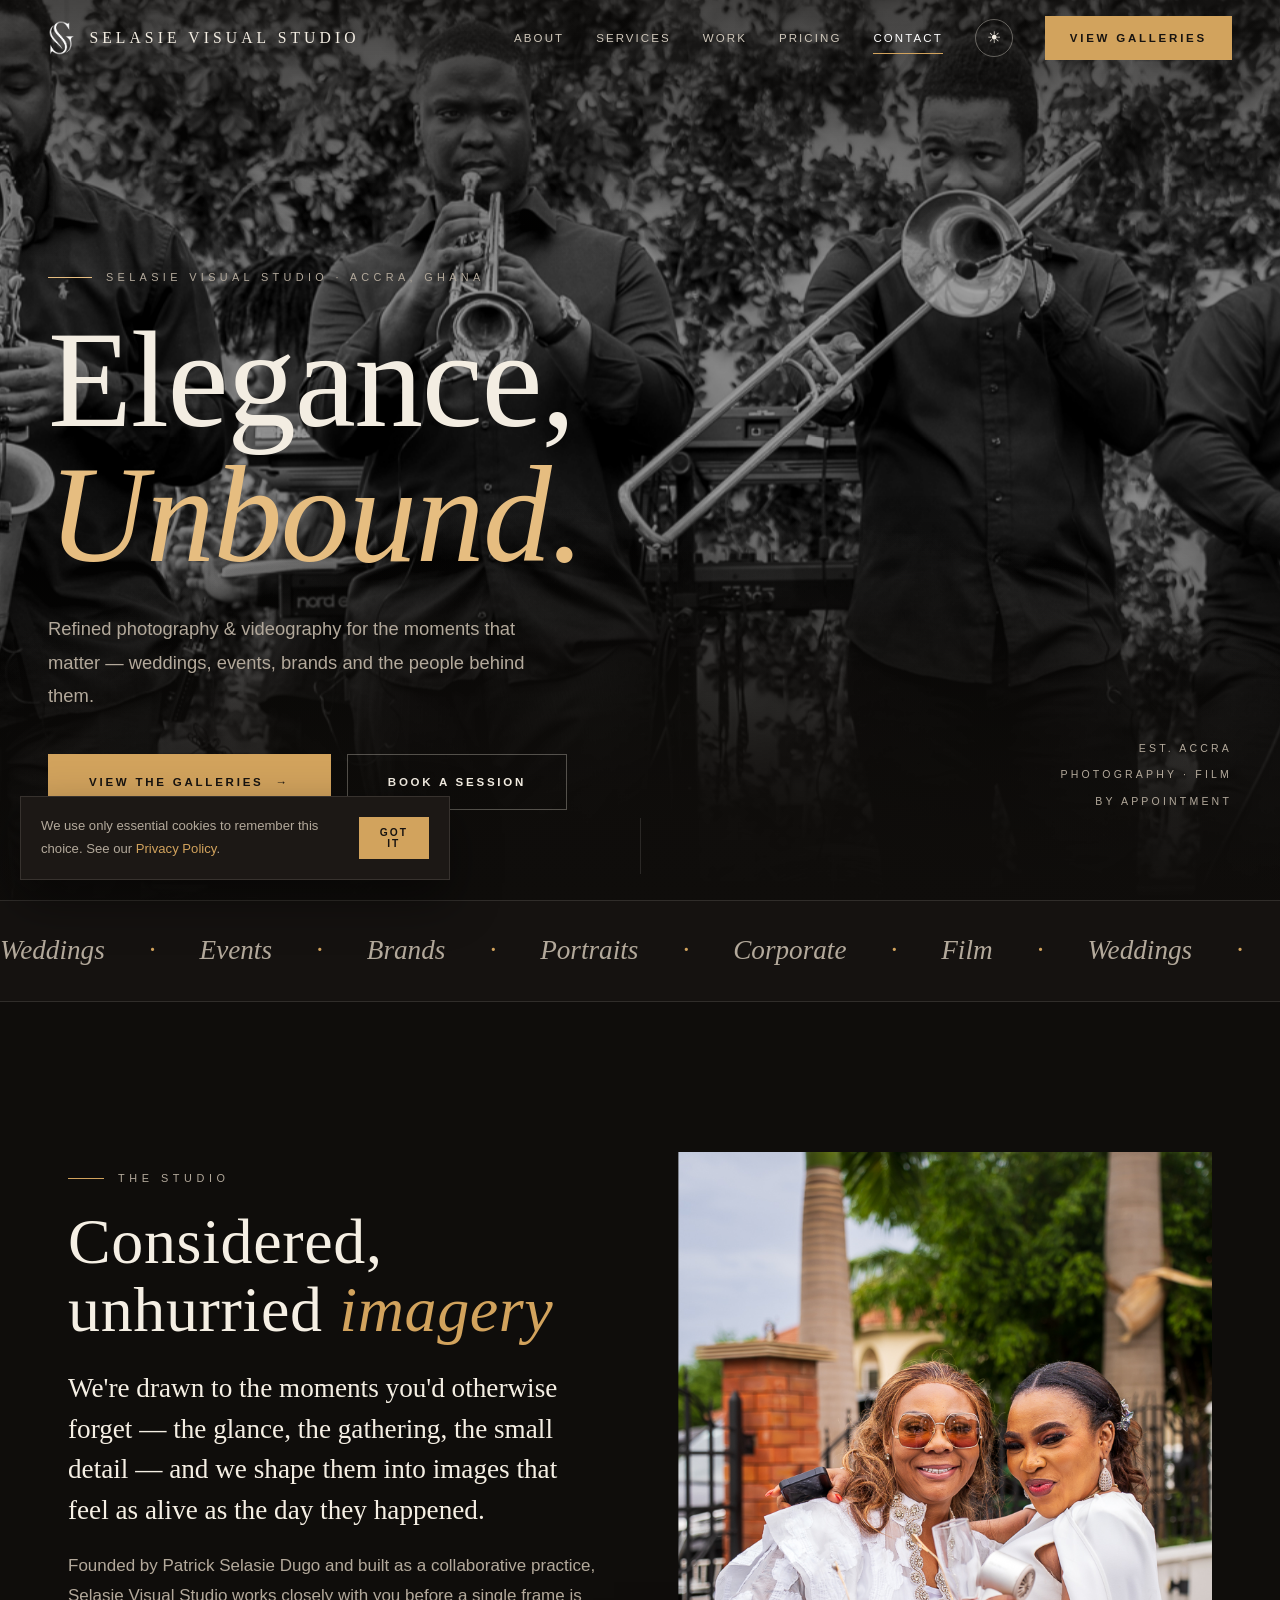
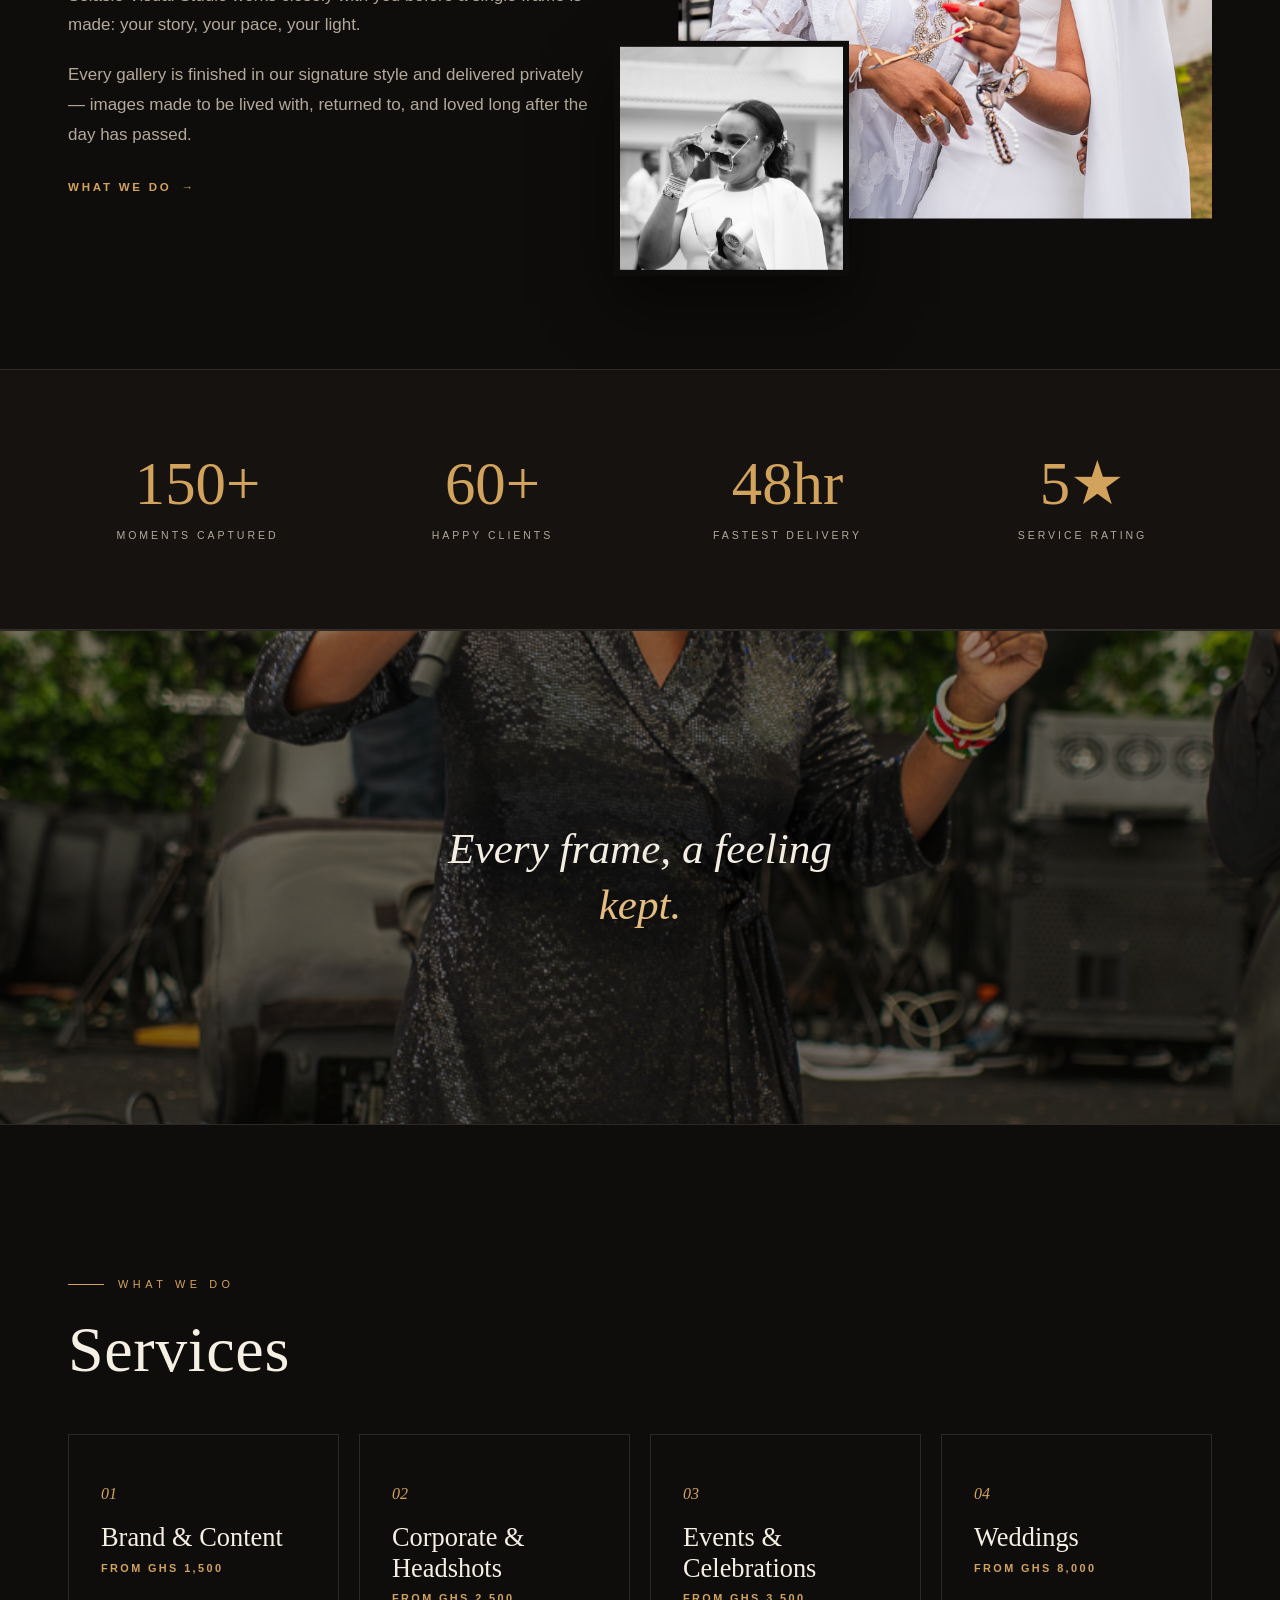
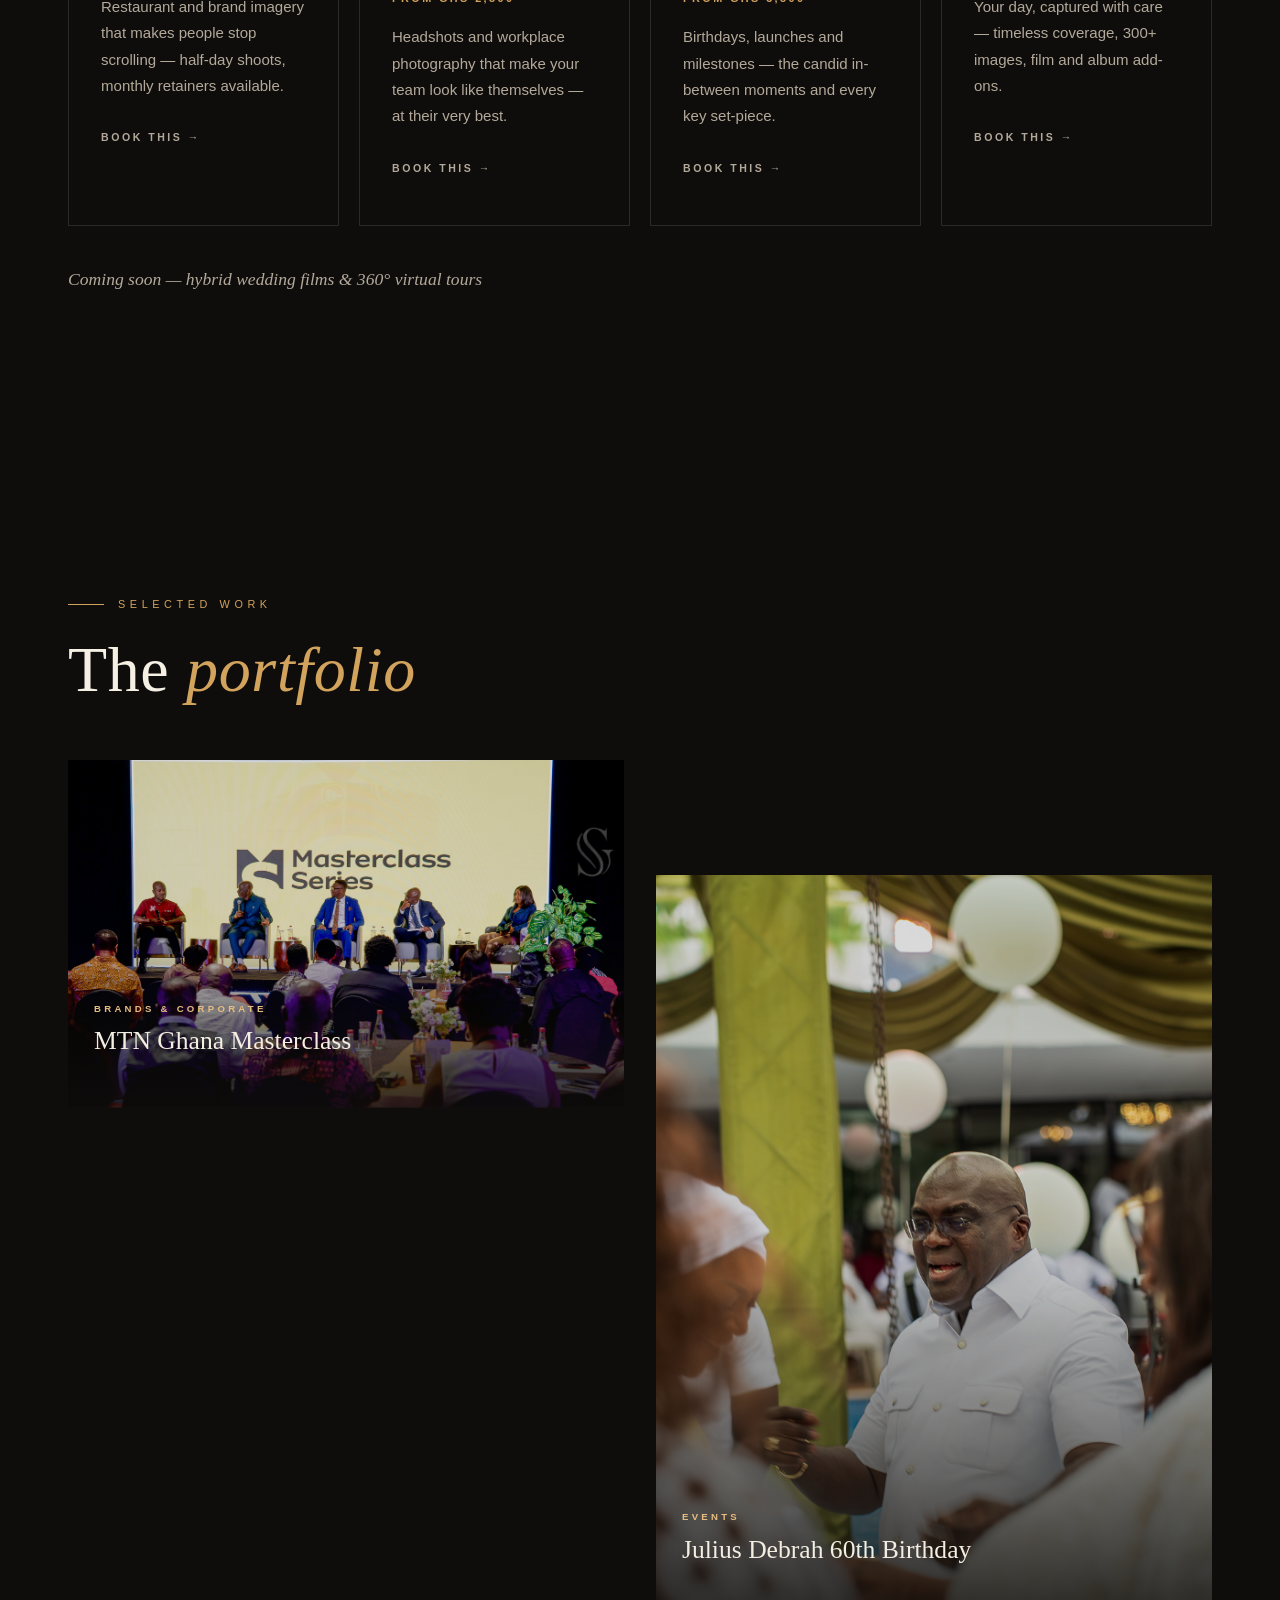
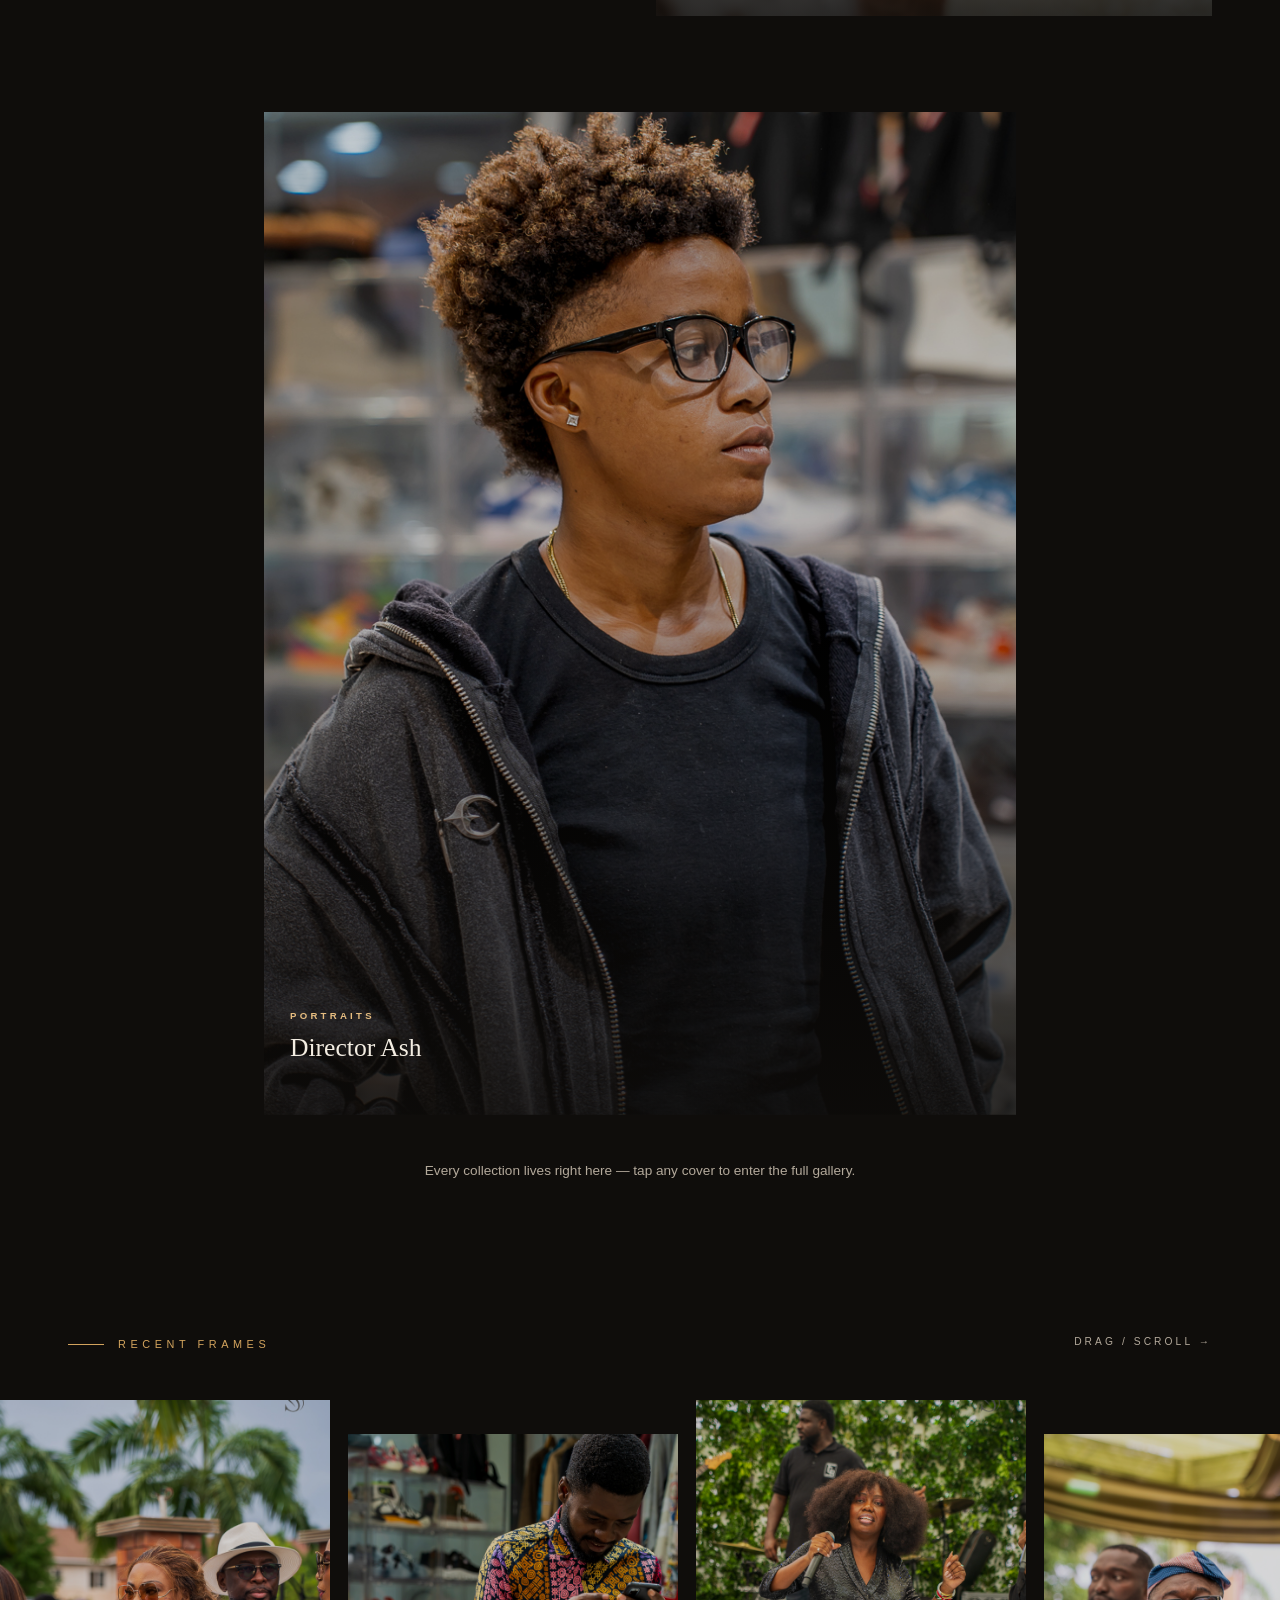
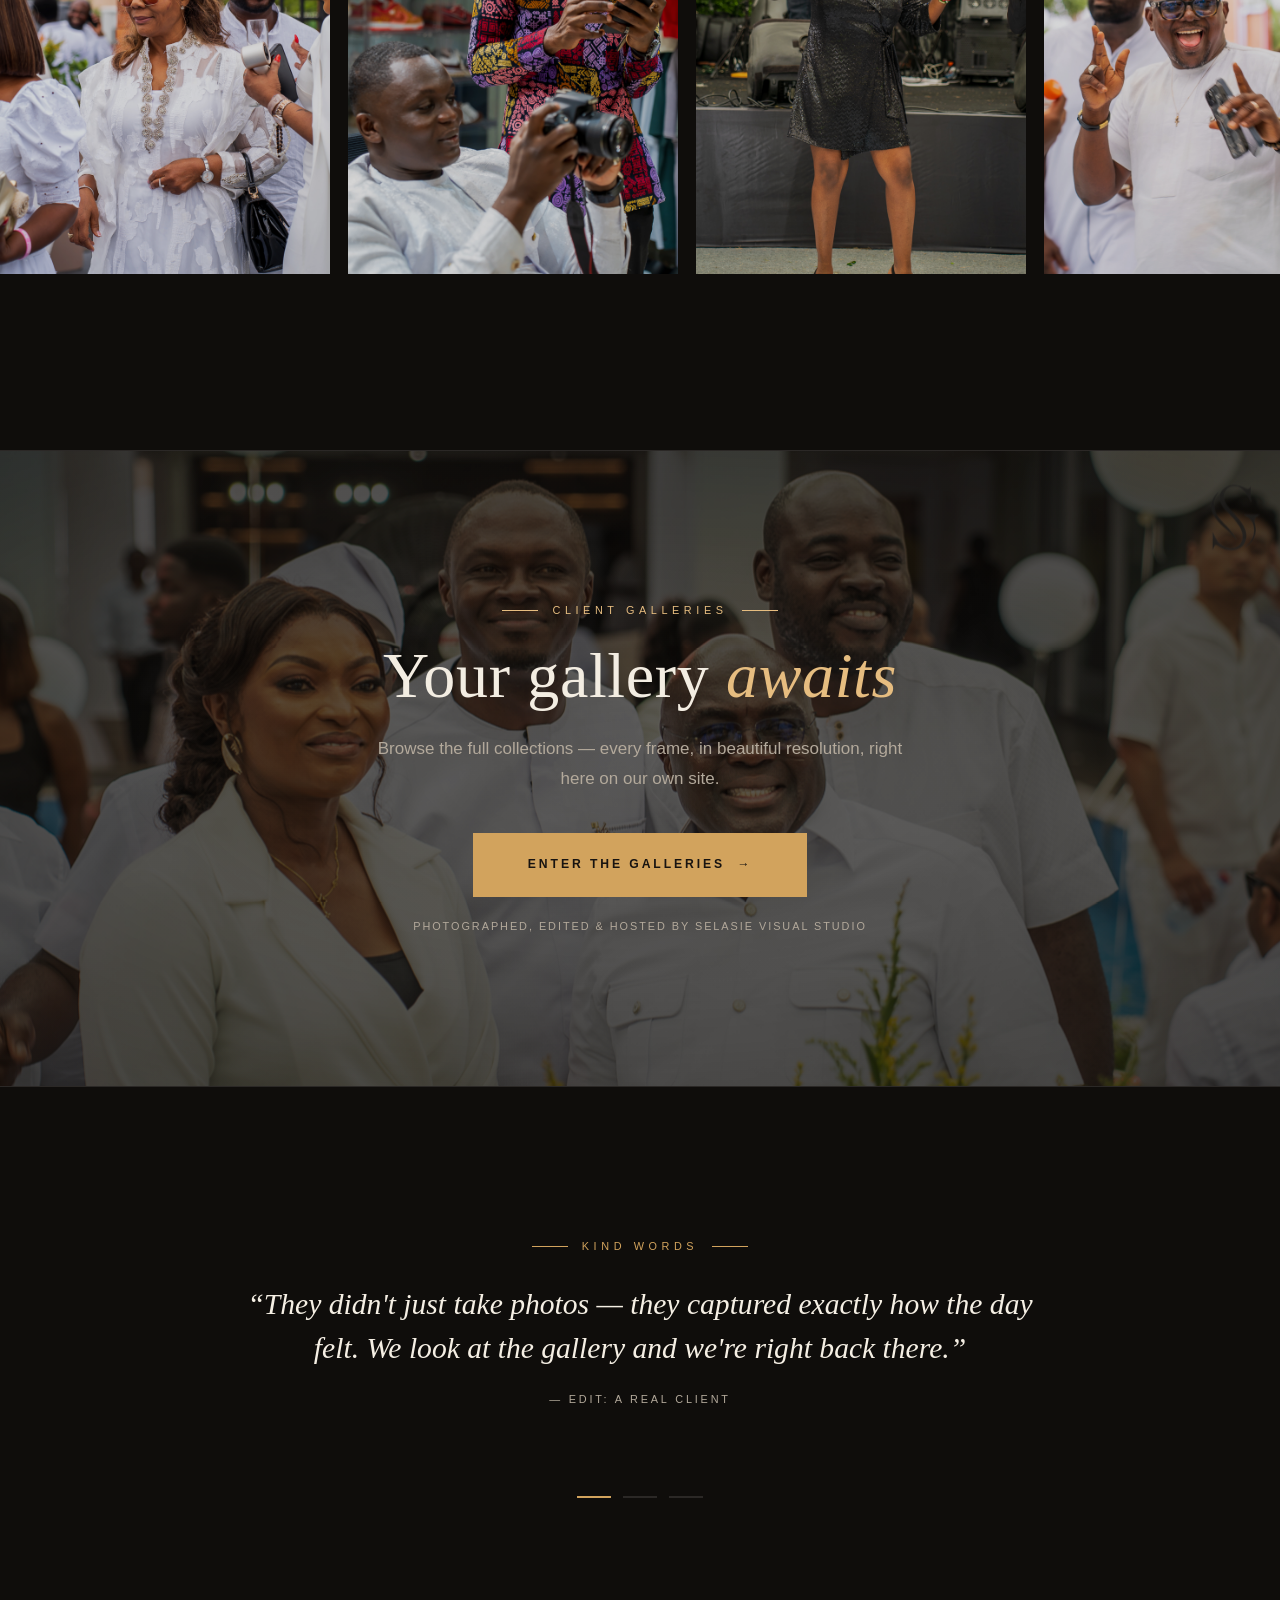
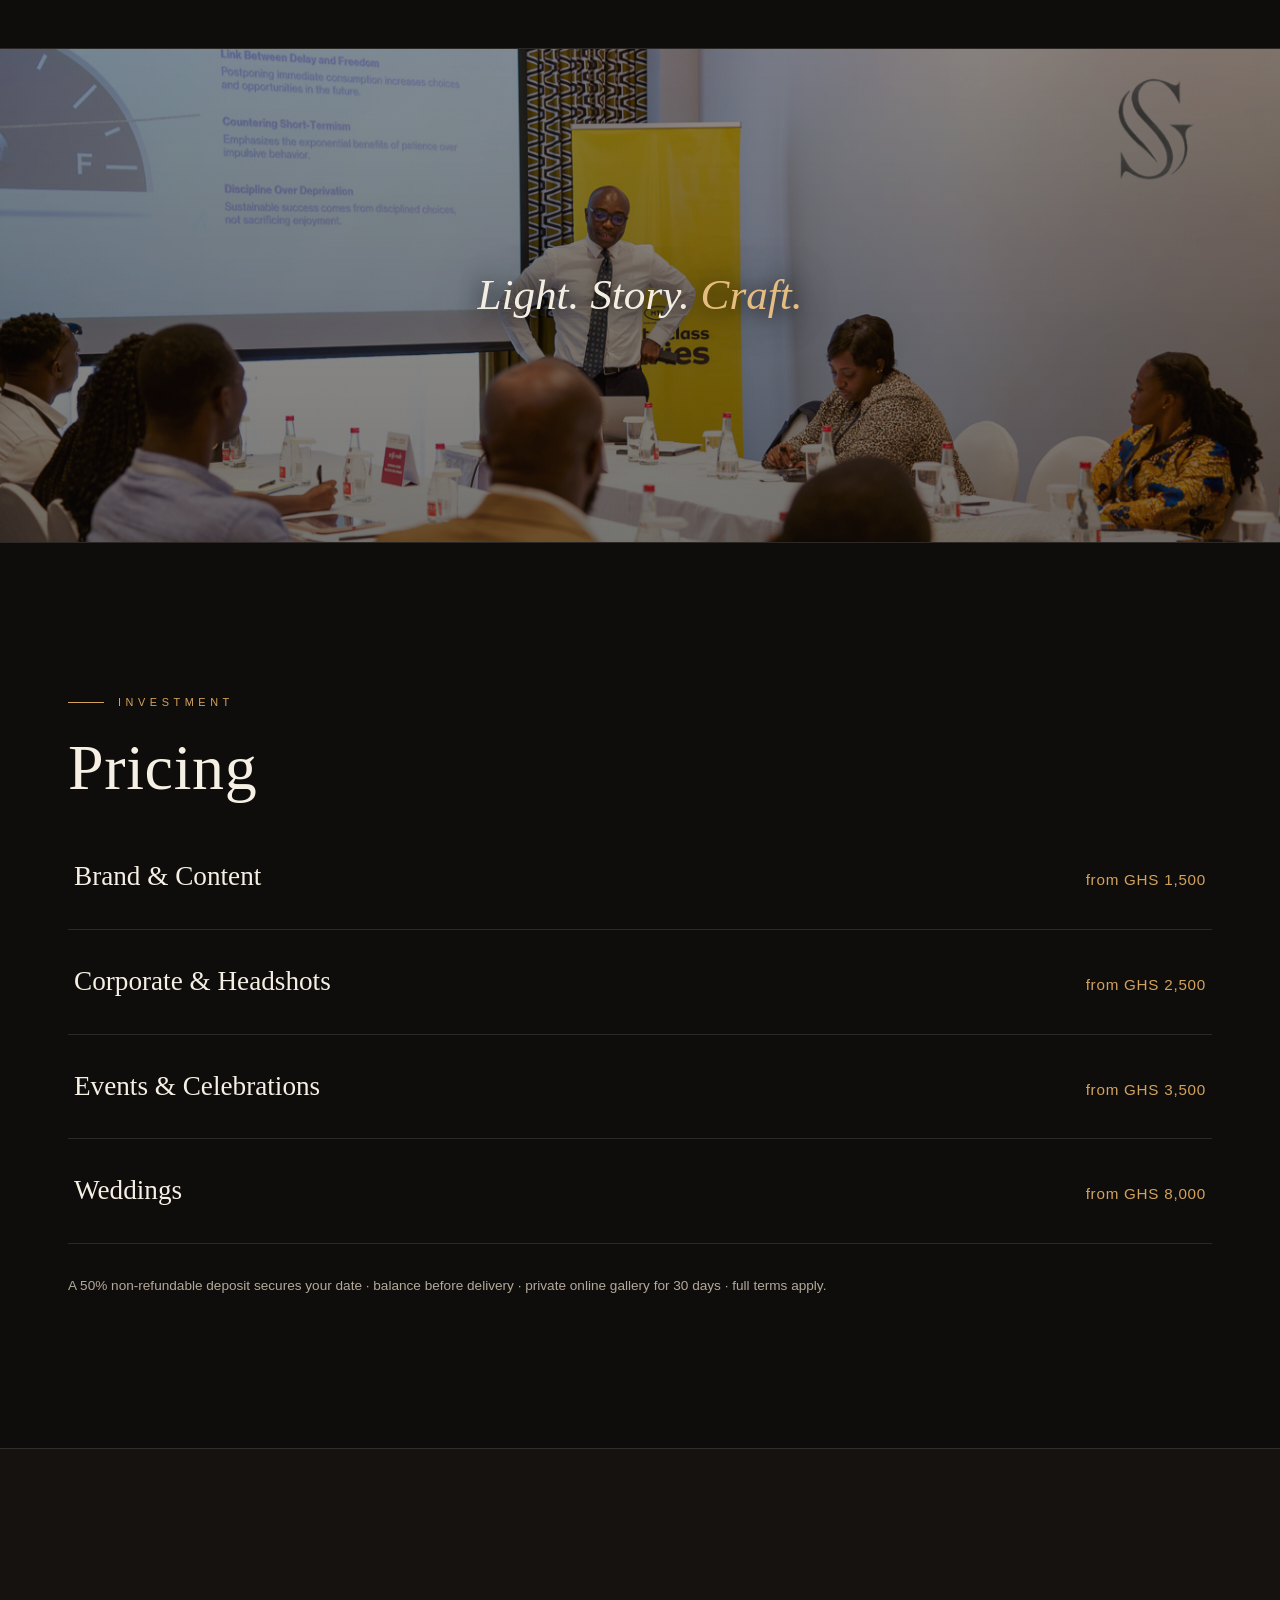
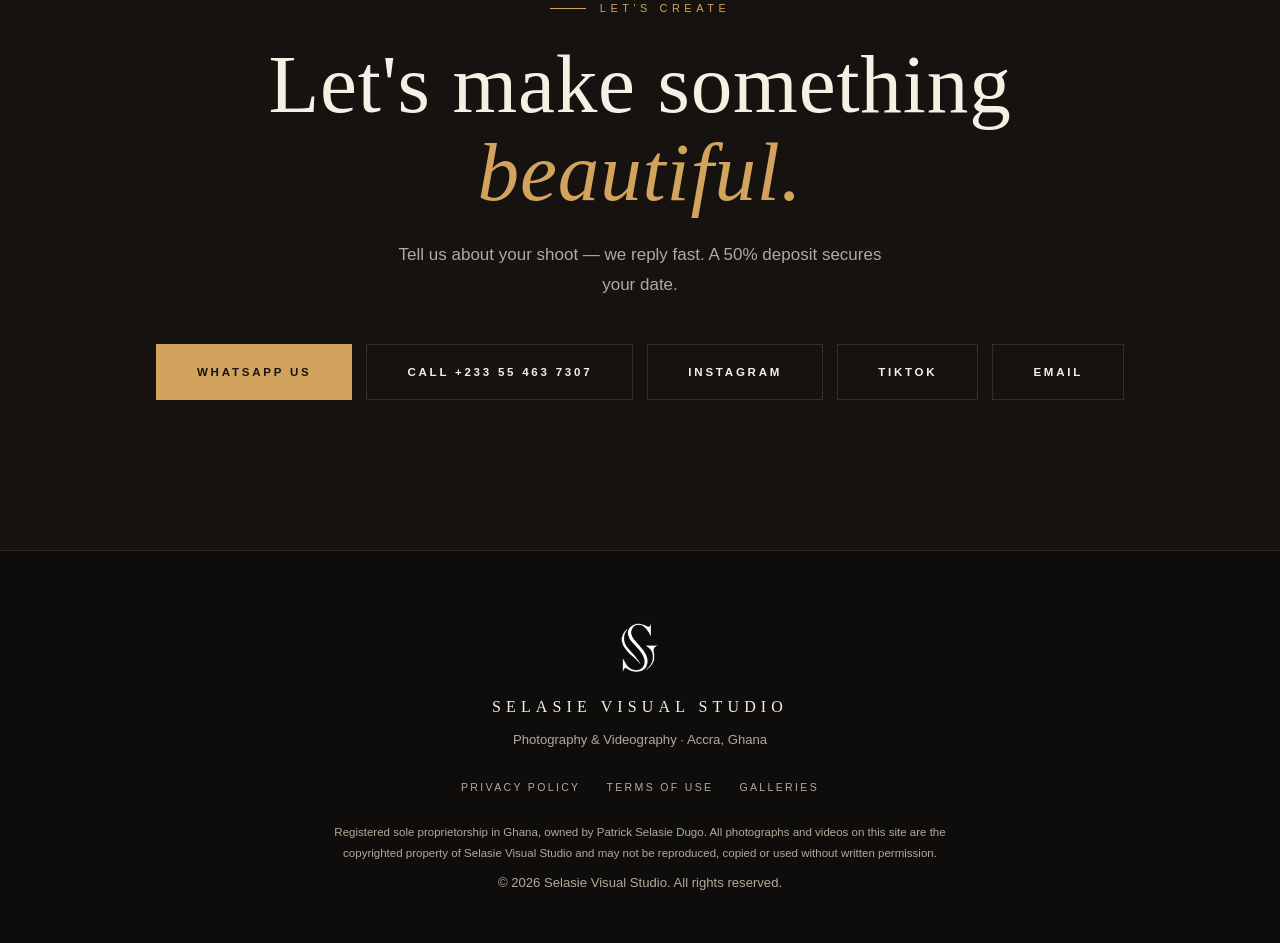
==== commit a9dd508f: "Remove Pixieset, fix light mode + photo brightness, add studio admin Remove Pixieset, fix light mode" ====
--- a/index.html
+++ b/index.html
@@ -57,7 +57,7 @@
   .hero,.interlude,.gallery,.g-card,.frame-card{color:#f3ede2}
   .hero .loc,.hero .lead,.hero-meta{color:#b5aca0}
   .hero .btn:not(.gold){border-color:rgba(243,237,226,.3);color:#f3ede2}
-  .gallery p.sub,.gallery small{color:#b5aca0}
+  .gallery p.sub,.gallery small{color:#ded6c9}
   .g-cat{color:#e0b877}
   html[data-theme="light"] nav.scrolled{background:rgba(247,243,236,.92)}
   html[data-theme="light"] body{font-weight:400}
@@ -130,7 +130,7 @@
   /* ═══ Hero ═══ */
   .hero{position:relative;height:100svh;min-height:640px;display:flex;align-items:flex-end;overflow:hidden;padding:0}
   .hero-media{position:absolute;inset:-8% 0;will-change:transform}
-  .hero-media img{position:absolute;top:0;left:0;width:100%;height:100%;object-fit:cover;filter:brightness(.52) saturate(.95) contrast(1.02);animation:heroIn 2.2s var(--ease) forwards;transform:scale(1.12);transition:opacity 2.2s var(--ease)}
+  .hero-media img{position:absolute;top:0;left:0;width:100%;height:100%;object-fit:cover;filter:brightness(.64) saturate(.95) contrast(1.02);animation:heroIn 2.2s var(--ease) forwards;transform:scale(1.12);transition:opacity 2.2s var(--ease)}
   .hero-media img.off{opacity:0}
   @keyframes heroIn{to{transform:scale(1)}}
   .hero-veil{position:absolute;inset:0;background:
@@ -216,8 +216,9 @@
   /* ═══ Interludes — full-bleed image breaks between sections ═══ */
   .interlude{position:relative;height:clamp(340px,55vh,560px);overflow:hidden;display:flex;align-items:center;justify-content:center;text-align:center;border-top:1px solid var(--line);border-bottom:1px solid var(--line);padding:0 24px}
   .interlude .bg{position:absolute;inset:-12% 0;will-change:transform;z-index:0}
-  .interlude .bg img{width:100%;height:100%;object-fit:cover;filter:brightness(.58) saturate(.98)}
-  .interlude q{position:relative;z-index:2;font-family:var(--serif);font-style:italic;font-weight:300;font-size:clamp(1.5rem,3.8vw,2.7rem);max-width:22ch;line-height:1.3;quotes:none;text-shadow:0 2px 26px rgba(15,13,11,.75)}
+  .interlude .bg img{width:100%;height:100%;object-fit:cover;filter:brightness(.78) saturate(.98)}
+  .interlude::before{content:'';position:absolute;inset:0;z-index:1;background:linear-gradient(rgba(15,13,11,.24),rgba(15,13,11,.42))}
+  .interlude q{position:relative;z-index:2;font-family:var(--serif);font-style:italic;font-weight:300;font-size:clamp(1.5rem,3.8vw,2.7rem);max-width:22ch;line-height:1.3;quotes:none;text-shadow:0 2px 20px rgba(15,13,11,.9),0 0 46px rgba(15,13,11,.6)}
   .interlude q em{color:var(--gold);font-style:italic}
 
   /* ═══ Work — staggered editorial grid ═══ */
@@ -261,7 +262,8 @@
   /* ═══ Gallery funnel ═══ */
   .gallery{position:relative;text-align:center;overflow:hidden;border-top:1px solid var(--line);border-bottom:1px solid var(--line)}
   .gallery .bgimg{position:absolute;inset:-10% 0;z-index:0;will-change:transform}
-  .gallery .bgimg img{width:100%;height:100%;object-fit:cover;filter:brightness(.42) saturate(.95)}
+  .gallery .bgimg img{width:100%;height:100%;object-fit:cover;filter:brightness(.64) saturate(.95)}
+  .gallery::before{content:'';position:absolute;inset:0;z-index:1;background:radial-gradient(120% 100% at 50% 50%,rgba(15,13,11,.42),rgba(15,13,11,.7))}
   .gallery .wrap{position:relative;z-index:2}
   .gallery .eyebrow{justify-content:center}
   .gallery .eyebrow::after{content:'';width:36px;height:1px;background:var(--gold)}
@@ -318,6 +320,12 @@
     .wipe img{clip-path:none;transform:none}
     html{scroll-behavior:auto}
   }
+
+  /* ═══ Legibility — gold & CTA accents on the always-dark photo sections stay light in BOTH themes ═══ */
+  .hero h1 em,.interlude q em,.gallery .h2 em,.gallery .eyebrow,.g-cat{color:#e6bd80}
+  .gallery .eyebrow::before,.gallery .eyebrow::after,.hero .loc::before{background:#e6bd80}
+  .g-cta::after{color:#e6bd80}
+  .g-card:hover .g-cta{color:#f3ede2}
 </style>
 </head>
 <body>
